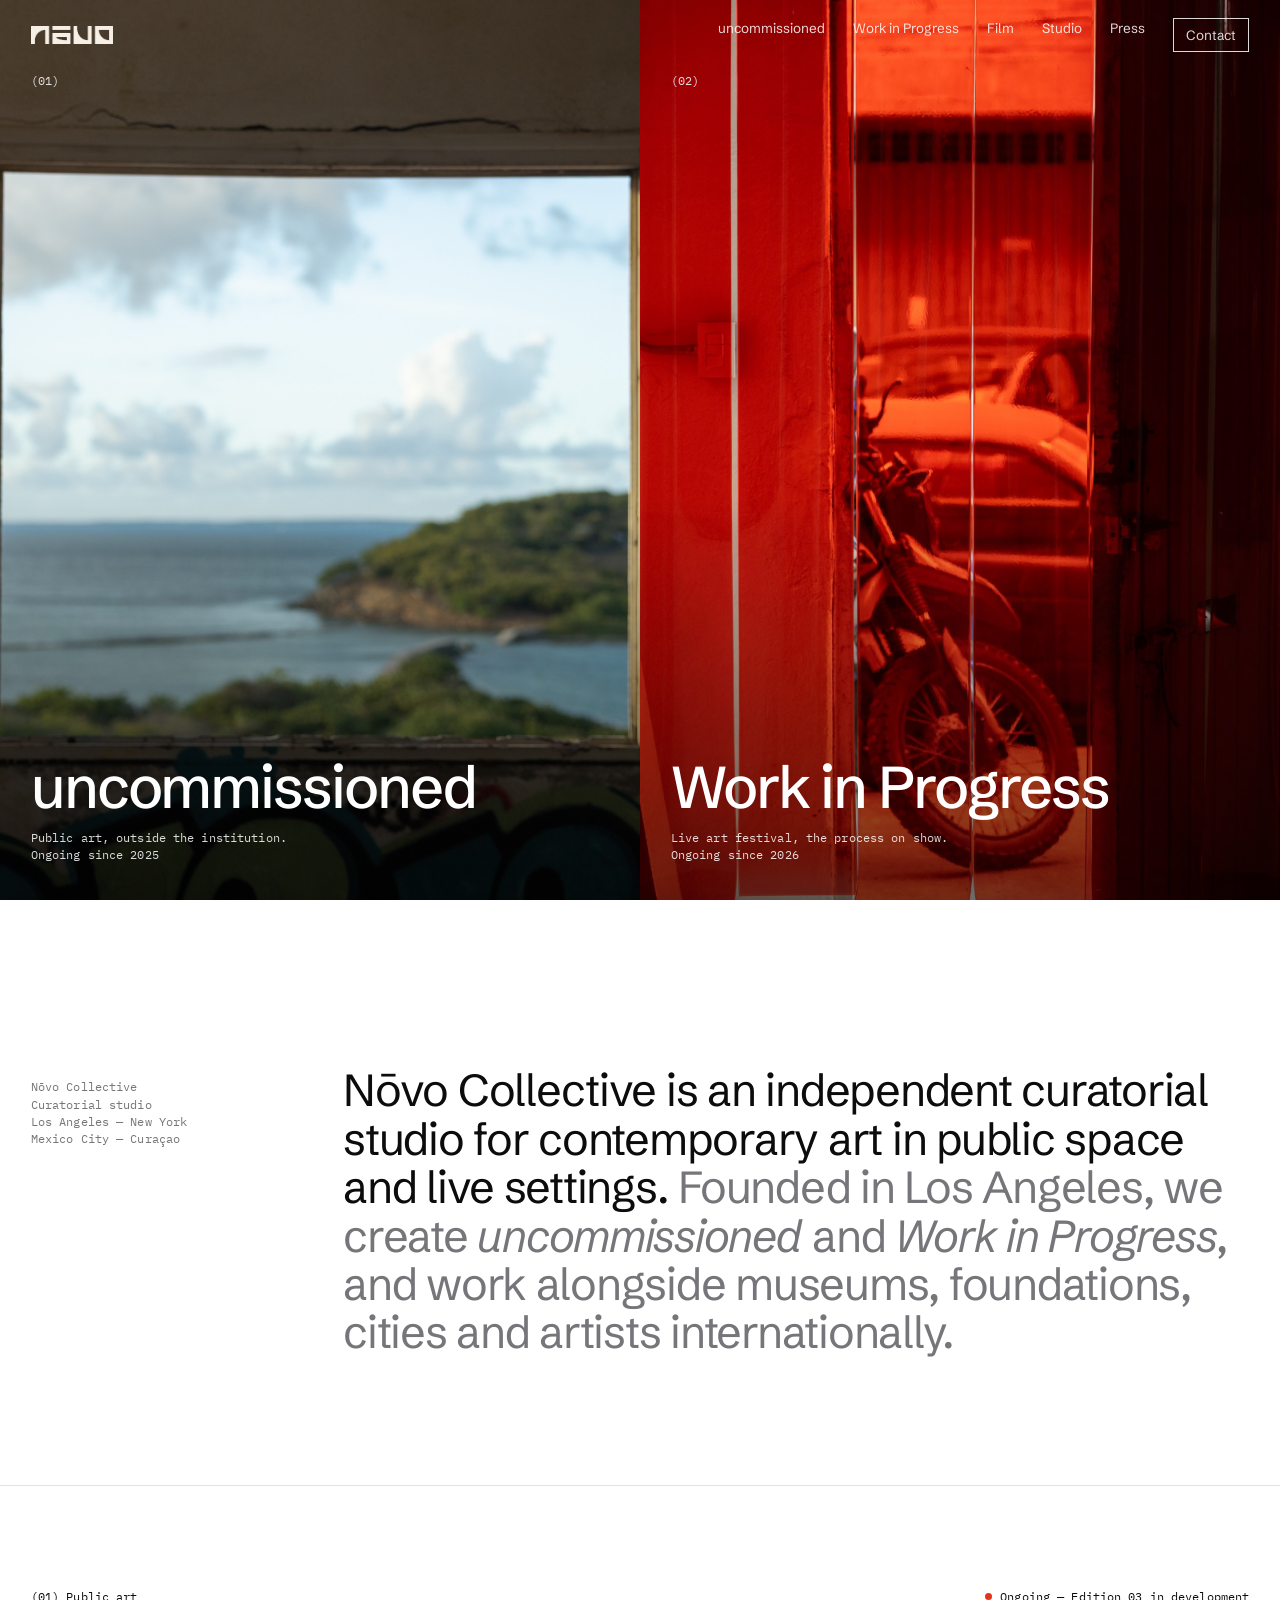
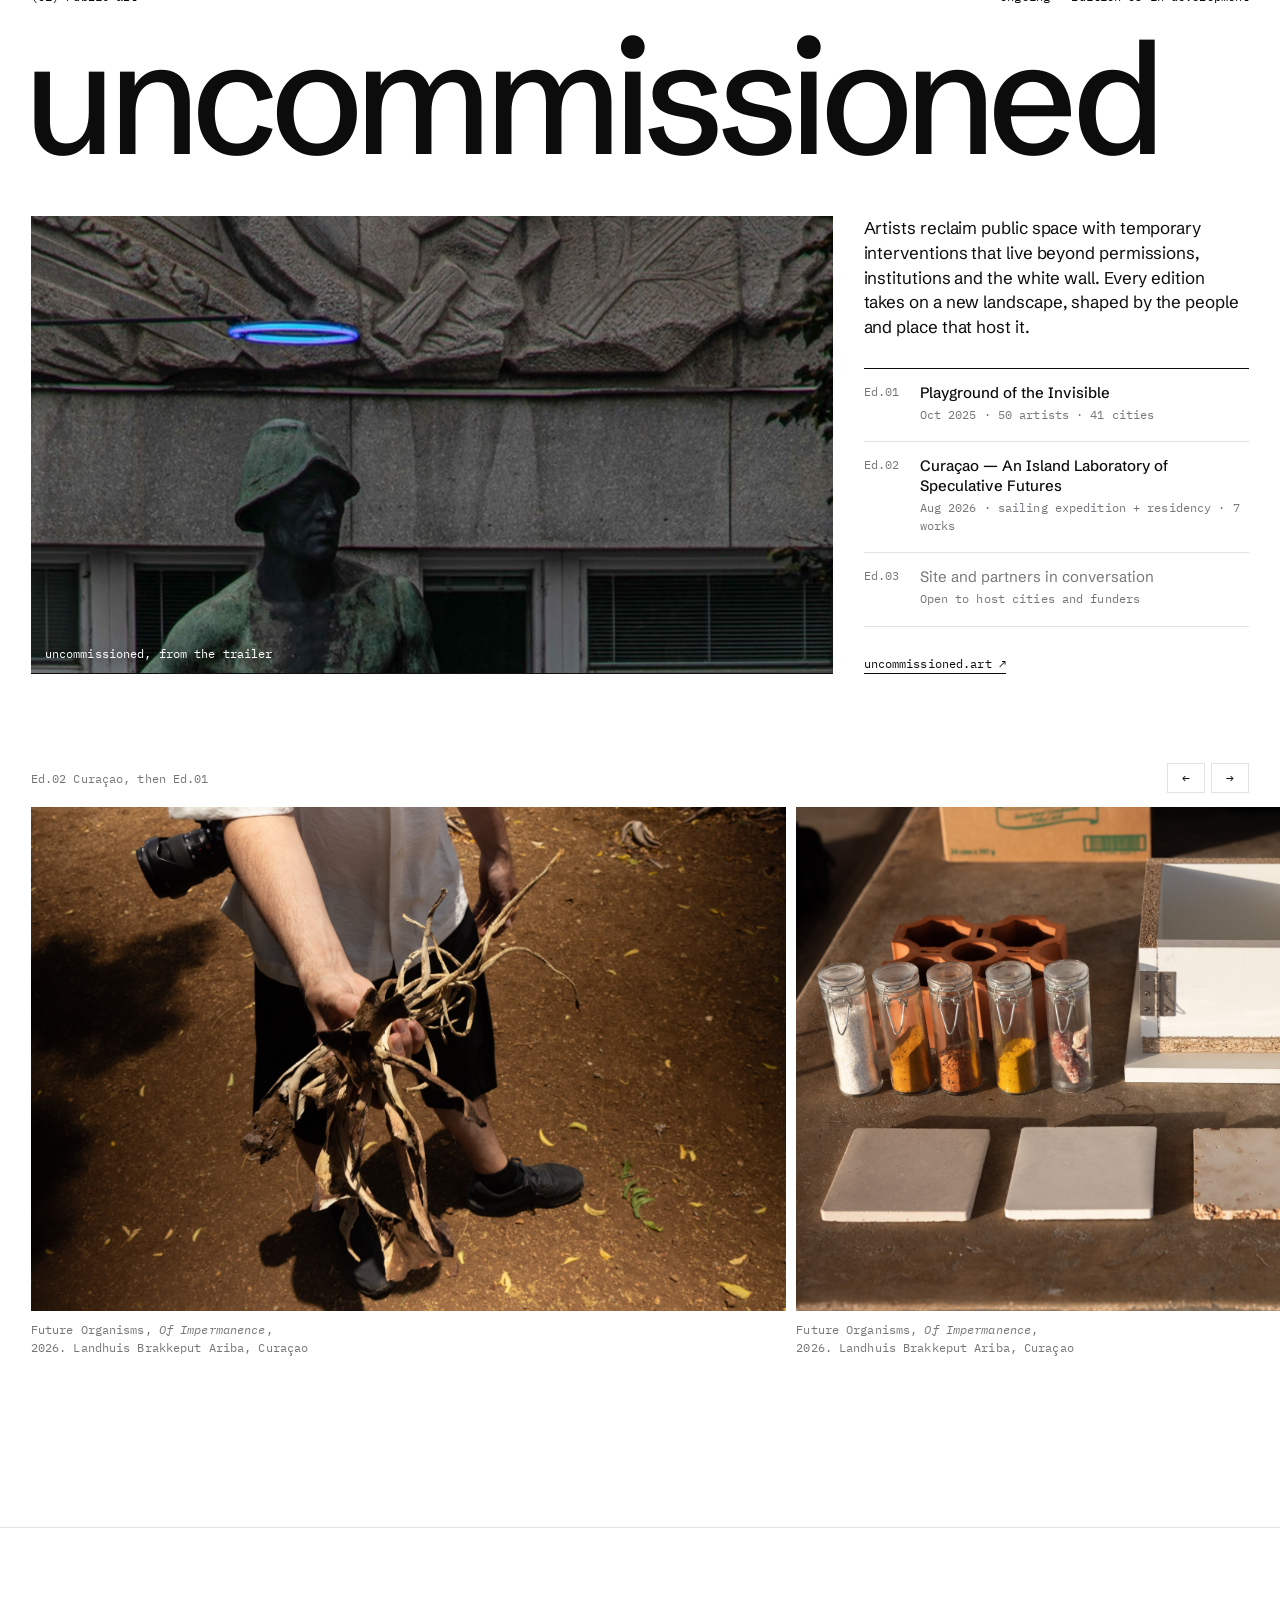
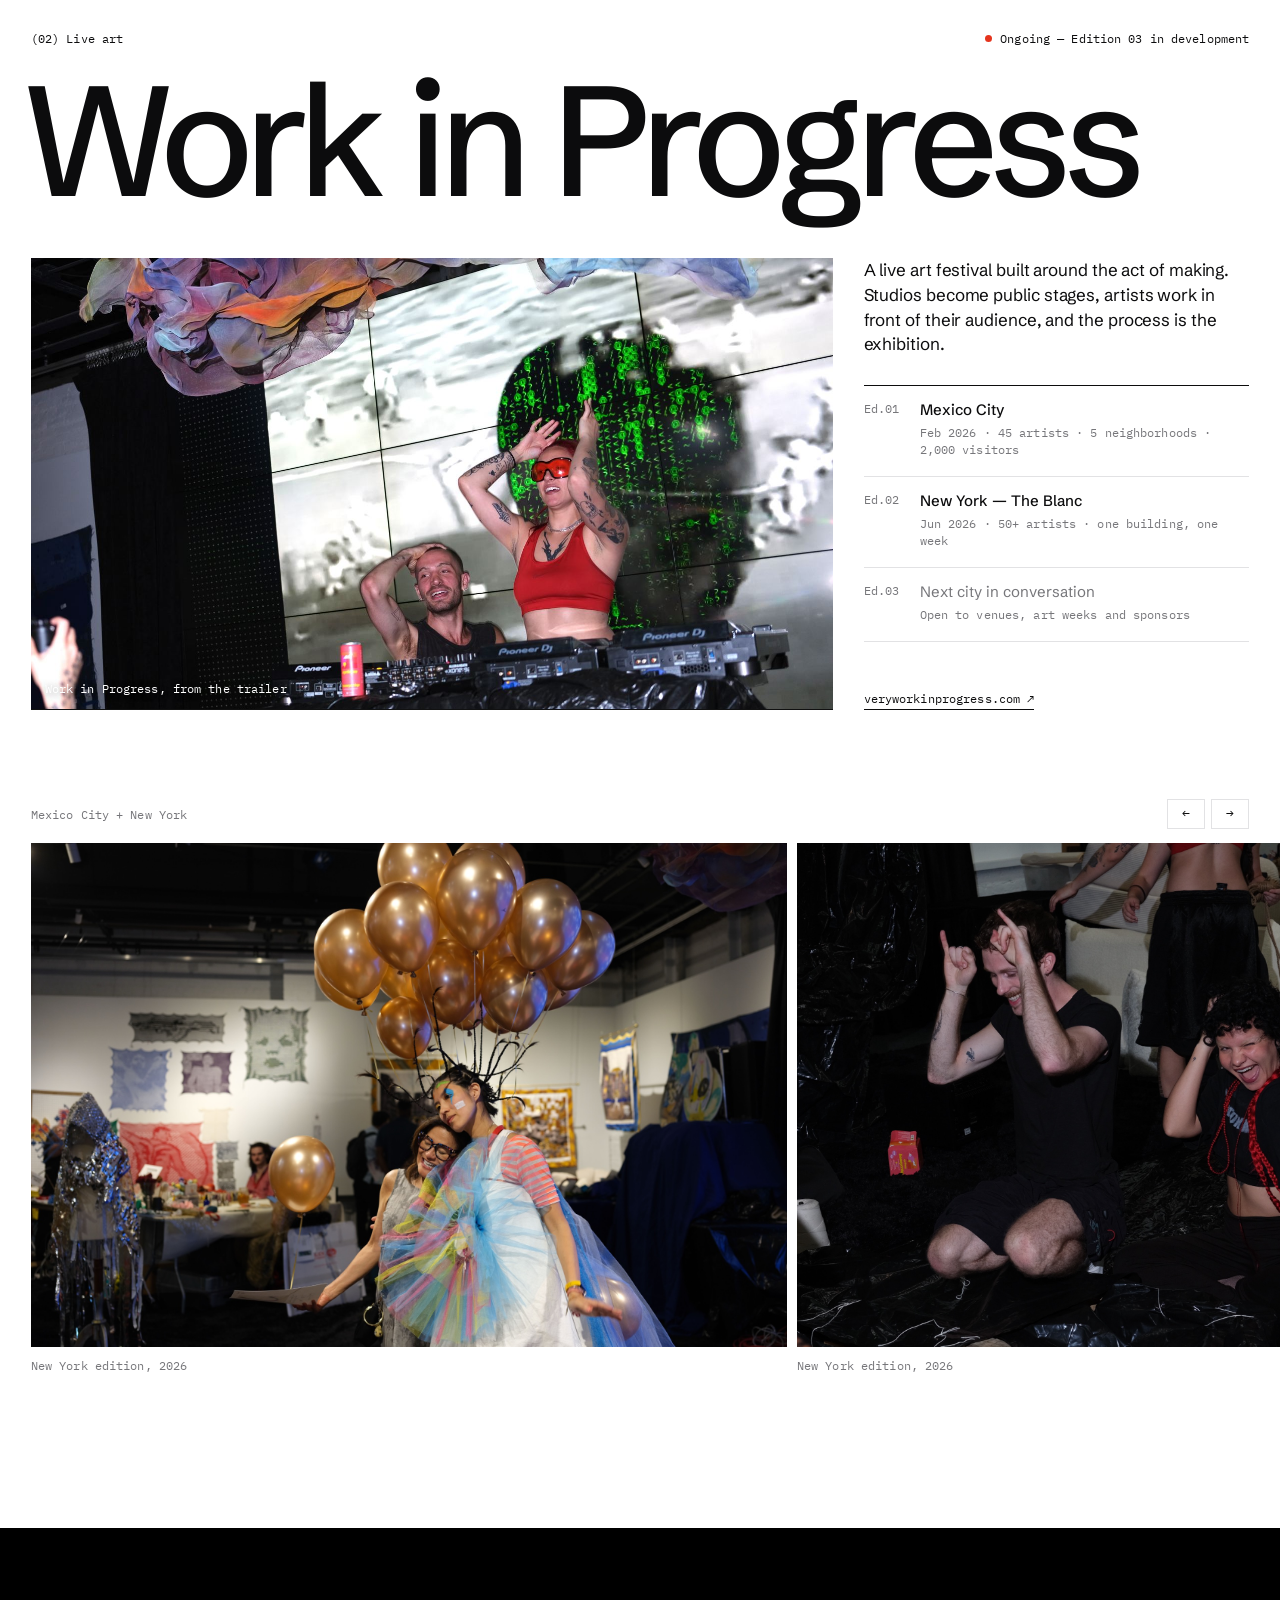
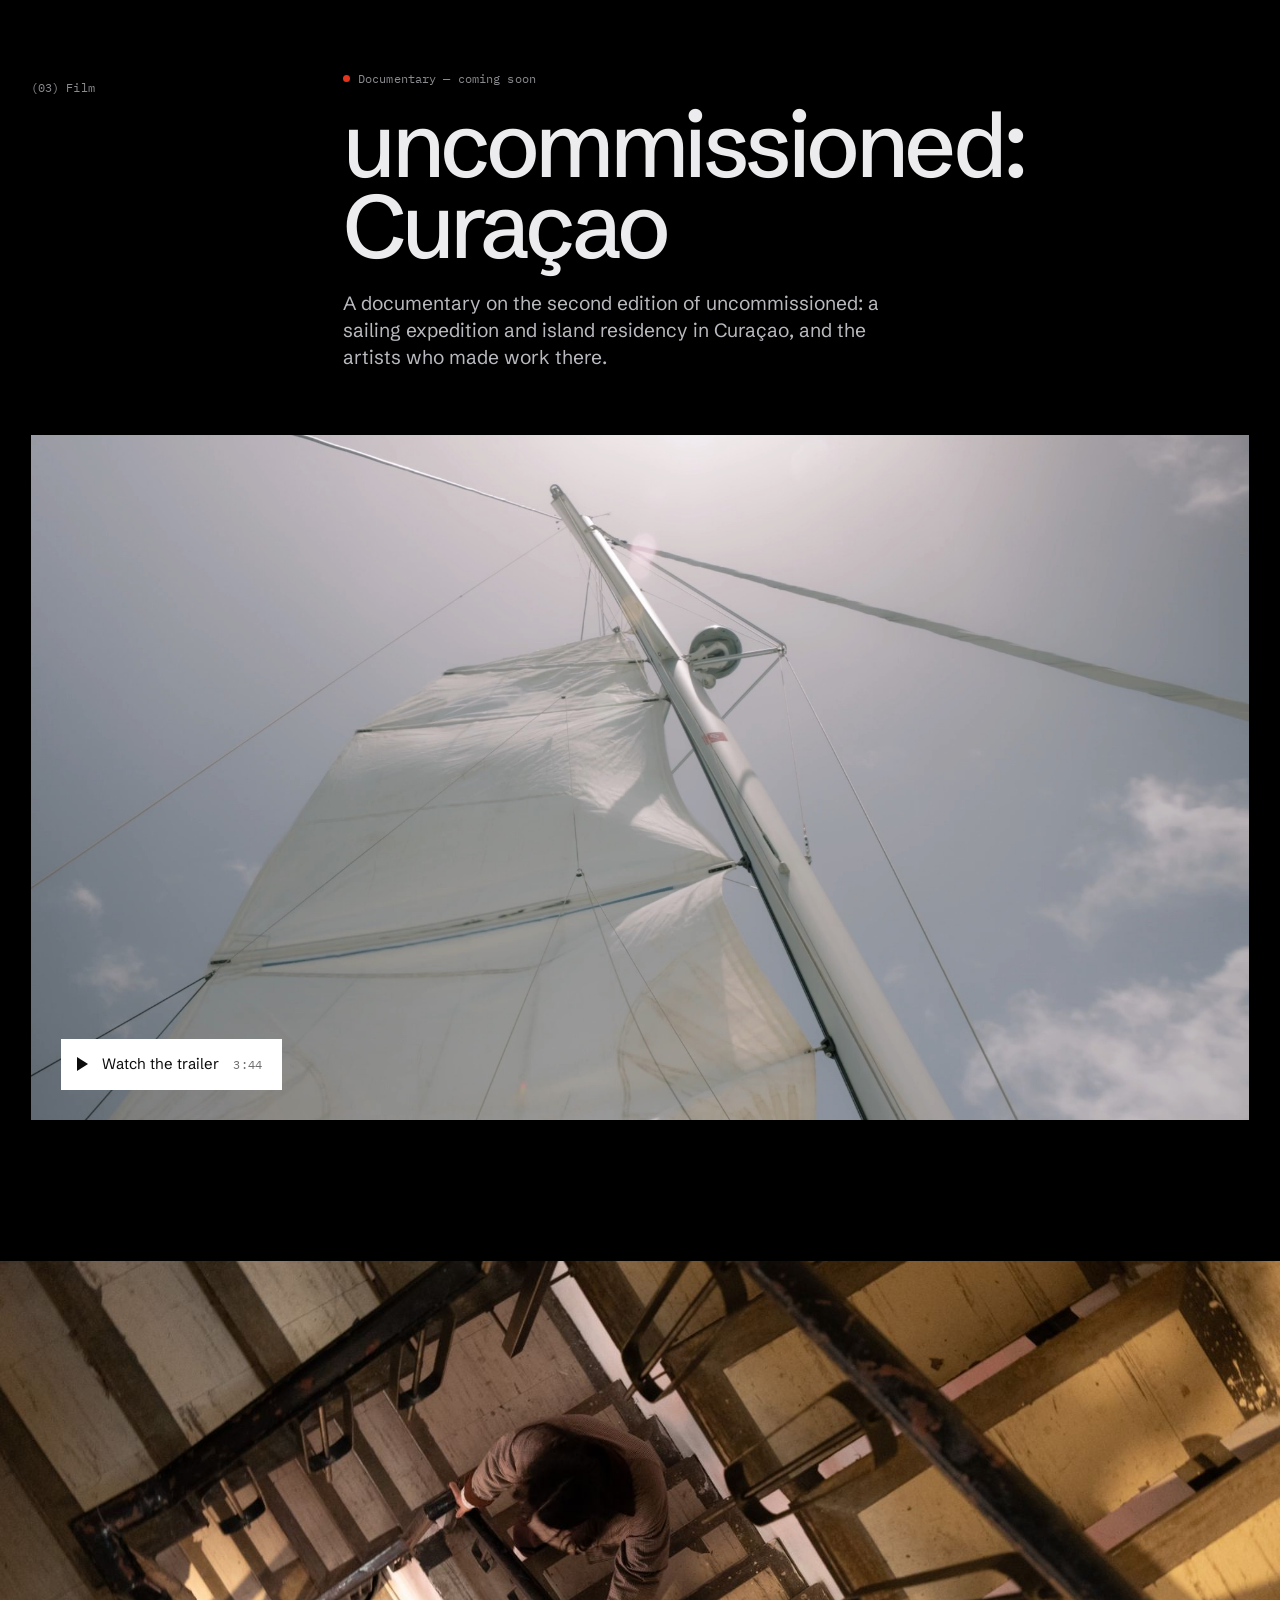
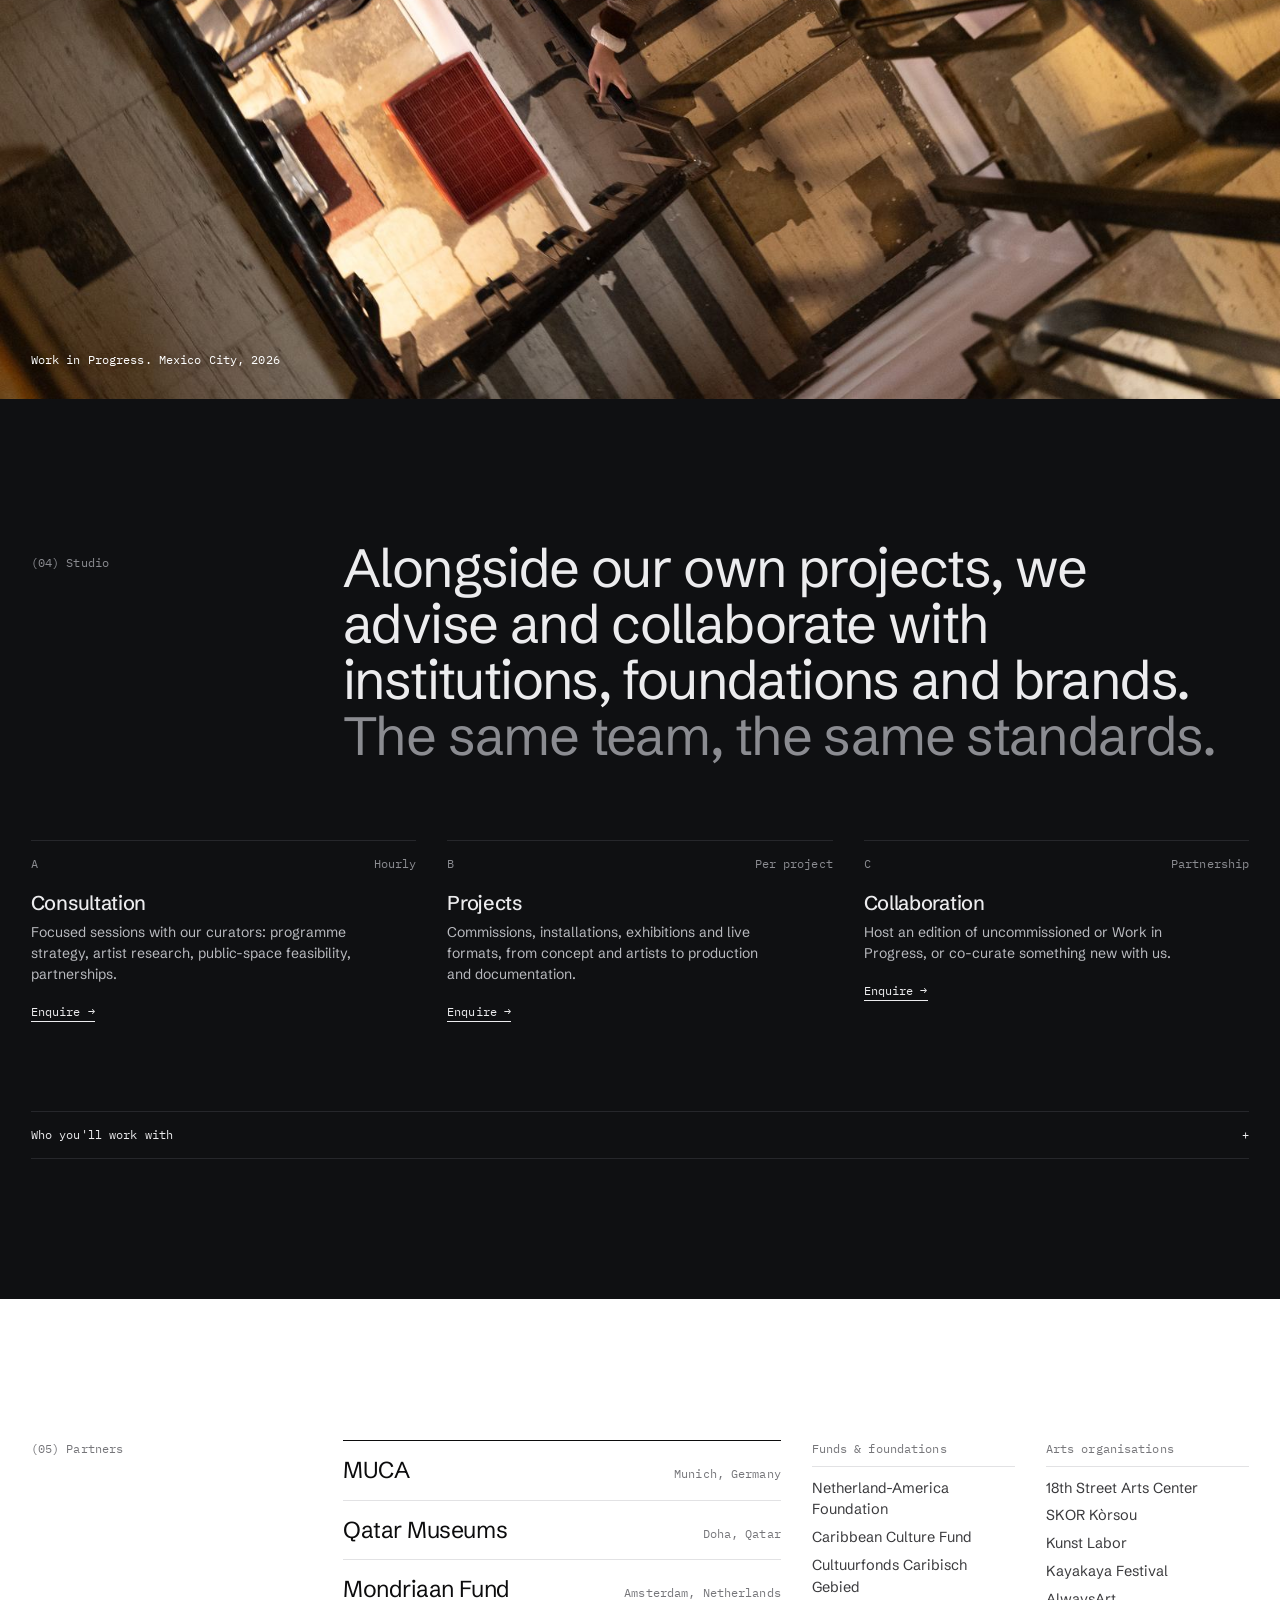
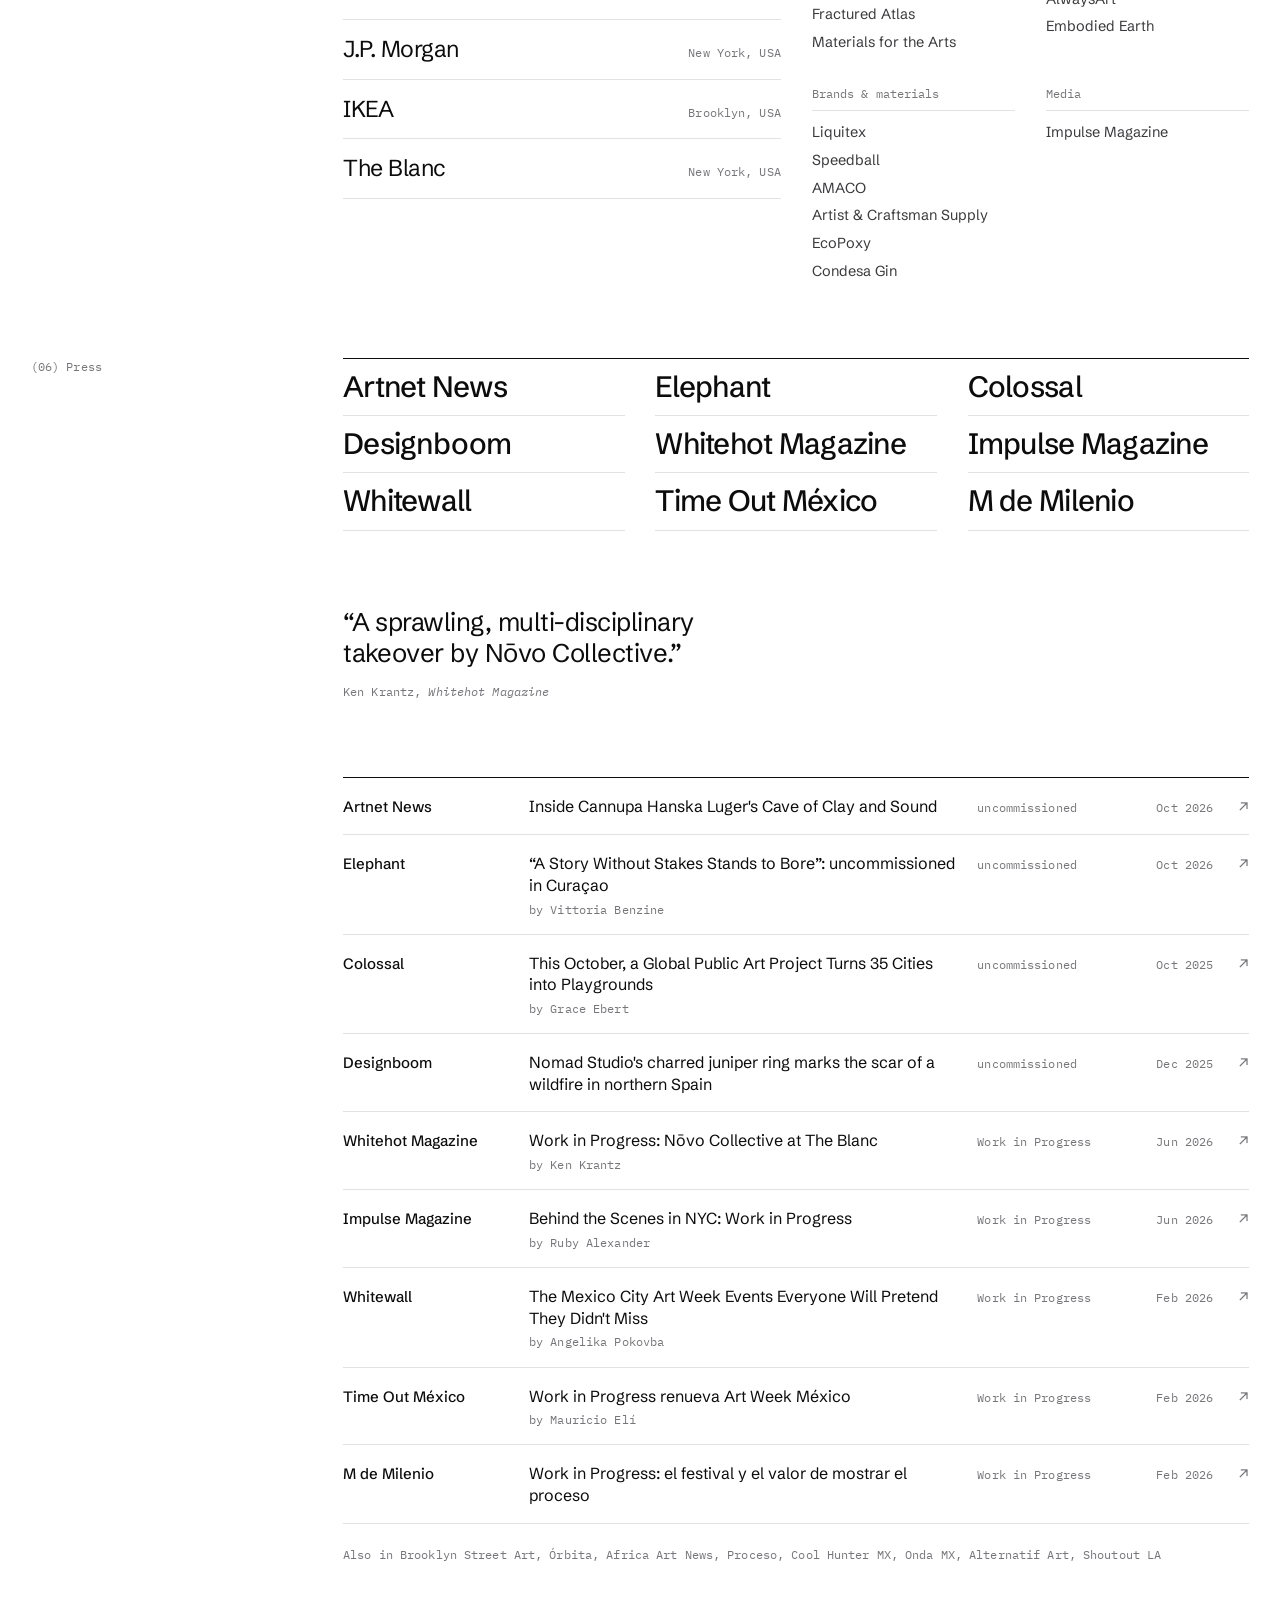
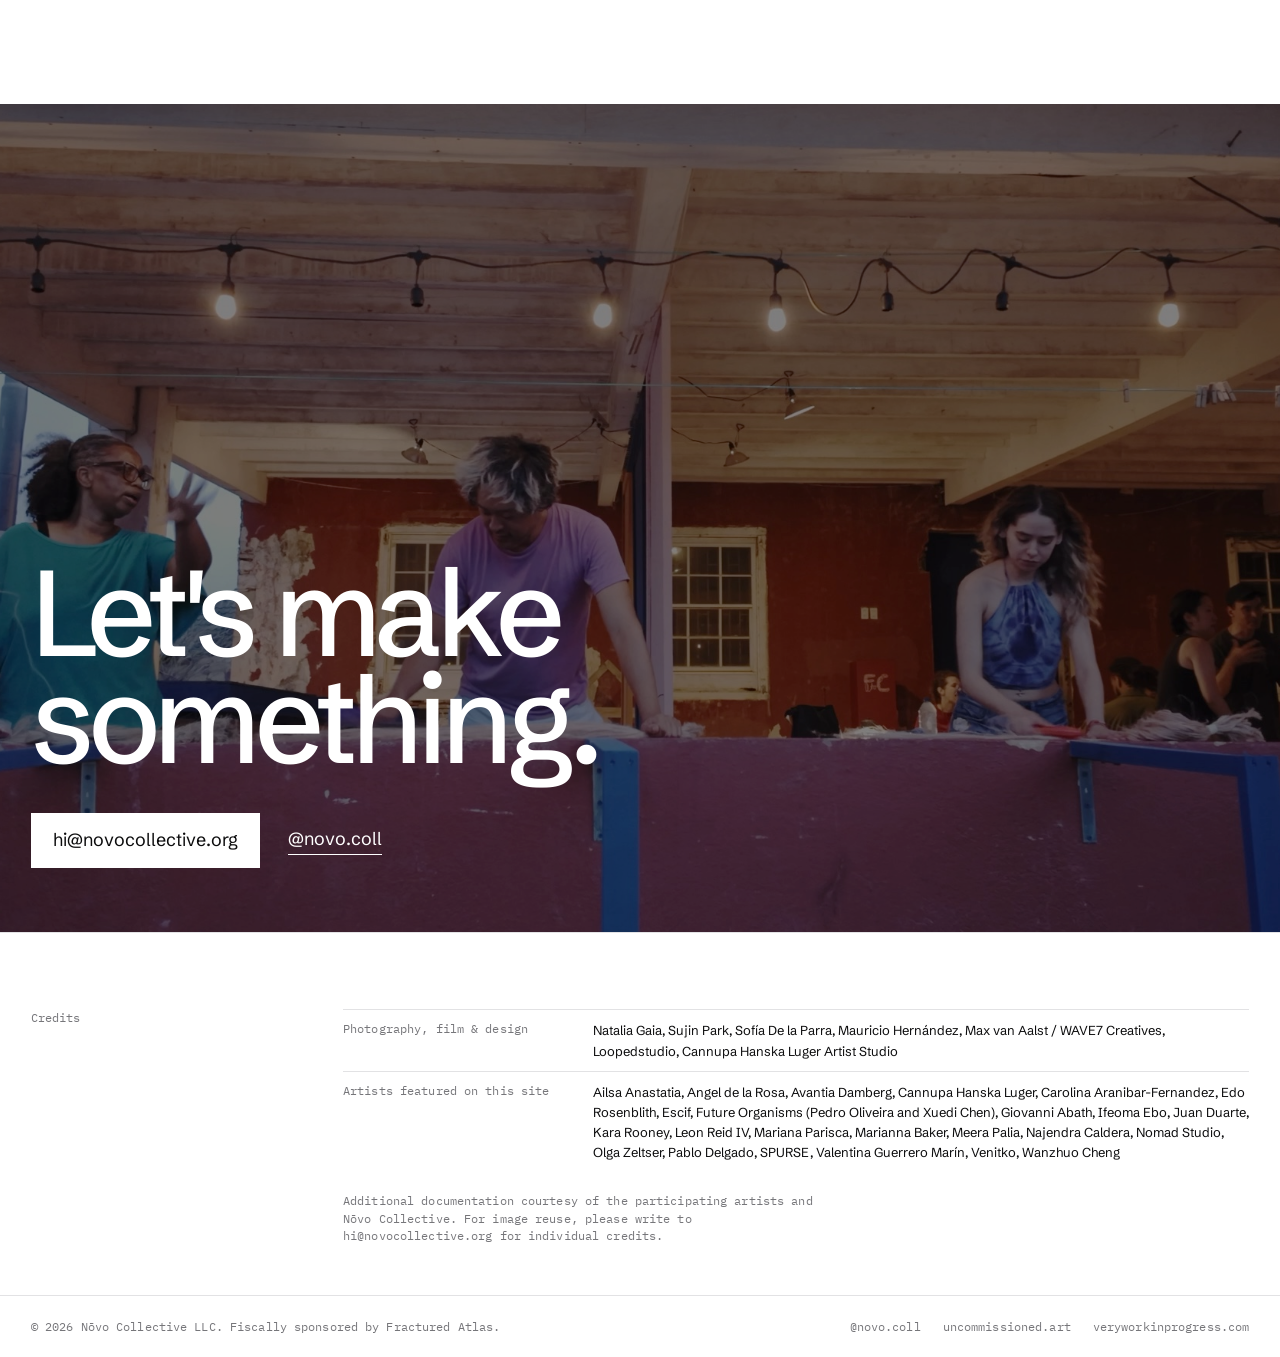
==== index.html @ 58501016 "Carolina Aranibar-Fernandez spelling Co-Authored-By: Claude Opus 5.5 <noreply@anthropic.com>" ====
<!doctype html>
<html lang="en">
<head>
<meta charset="utf-8">
<meta name="viewport" content="width=device-width, initial-scale=1">
<title>Nōvo Collective</title>
<meta name="description" content="Nōvo Collective is an independent curatorial studio working with contemporary art in public space and live settings. Creators of uncommissioned and Work in Progress.">
<meta property="og:title" content="Nōvo Collective">
<meta property="og:description" content="Independent curatorial studio. Creators of uncommissioned and Work in Progress.">
<meta property="og:image" content="https://novocollective.org/img/uc/curacao-window.jpg">
<meta property="og:url" content="https://novocollective.org/">
<meta name="twitter:card" content="summary_large_image">
<link rel="icon" type="image/png" href="img/brand/favicon-64.png">
<link rel="apple-touch-icon" href="img/brand/apple-touch-icon.png">
<link rel="preconnect" href="https://fonts.googleapis.com">
<link rel="preconnect" href="https://fonts.gstatic.com" crossorigin>
<link href="https://fonts.googleapis.com/css2?family=IBM+Plex+Mono:wght@400&family=Schibsted+Grotesk:ital,wght@0,400;0,500;1,400&display=swap" rel="stylesheet">
<link rel="stylesheet" href="style.css">
</head>
<body>

<header class="top">
  <a class="logo" href="#top" aria-label="Nōvo Collective, back to top"><img src="img/brand/novo-white.png" alt="Nōvo Collective"></a>
  <nav>
    <a href="#uncommissioned">uncommissioned</a>
    <a href="#wip">Work in Progress</a>
    <a href="#film">Film</a>
    <a href="#studio">Studio</a>
    <a href="#record">Press</a>
    <a class="cta" href="#contact">Contact</a>
  </nav>
</header>

<main id="top">

  <!-- Two pillars, side by side -->
  <section class="hero" aria-label="Our two projects">
    <a class="panel" href="#uncommissioned">
      <img src="img/uc/curacao-window.jpg" width="2400" height="1600" alt="A window in a ruined building framing the sea, Curaçao" fetchpriority="high">
      <span class="idx mono">(01)</span>
      <div class="panel-txt">
        <h2>uncommissioned</h2>
        <span class="mono">Public art, outside the institution.<br>Ongoing since 2025</span>
      </div>
    </a>
    <a class="panel" href="#wip">
      <img src="img/wip/mx-entrance.jpg" width="1600" height="2400" alt="The red-lit entrance of Work in Progress, Mexico City" fetchpriority="high">
      <span class="idx mono">(02)</span>
      <div class="panel-txt">
        <h2>Work in Progress</h2>
        <span class="mono">Live art festival, the process on show.<br>Ongoing since 2026</span>
      </div>
    </a>
  </section>

  <!-- Who we are -->
  <section class="statement grid">
    <p class="side mono mute">Nōvo Collective<br>Curatorial studio<br>Los Angeles — New York<br>Mexico City — Curaçao</p>
    <p class="lead">Nōvo Collective is an independent curatorial studio for contemporary art in public space and live settings. <em>Founded in Los Angeles, we create <i>uncommissioned</i> and <i>Work in Progress</i>, and work alongside museums, foundations, cities and artists internationally.</em></p>
  </section>

  <!-- Pillar 01 -->
  <section class="pillar" id="uncommissioned">
    <div class="grid p-head">
      <div class="no mono">
        <span>(01) Public art</span>
        <span class="status">Ongoing — Edition 03 in development</span>
      </div>
      <h2>uncommissioned</h2>
    </div>

    <div class="grid p-body">
<!-- lead:uc -->
      <figure class="lead">
        <video autoplay muted loop playsinline preload="metadata" poster="img/uc/stolen-light.jpg" aria-label="uncommissioned, excerpts from the trailer"><source src="media/uncommissioned-loop.mp4" type="video/mp4"></video>
        <figcaption class="mono">uncommissioned, from the trailer</figcaption>
      </figure>
<!-- /lead:uc -->
      <aside>
        <p>Artists reclaim public space with temporary interventions that live beyond permissions, institutions and the white wall. Every edition takes on a new landscape, shaped by the people and place that host it.</p>
        <div class="eds">
          <div class="ed"><span class="n mono">Ed.01</span><b>Playground of the Invisible</b><span class="mono mute">Oct 2025 · 50 artists · 41 cities</span></div>
          <div class="ed"><span class="n mono">Ed.02</span><b>Curaçao — An Island Laboratory of Speculative Futures</b><span class="mono mute">Aug 2026 · sailing expedition + residency · 7 works</span></div>
          <div class="ed next"><span class="n mono">Ed.03</span><b>Site and partners in conversation</b><span class="mono mute">Open to host cities and funders</span></div>
        </div>
        <a class="u mono" href="https://uncommissioned.art" target="_blank" rel="noopener">uncommissioned.art ↗</a>
      </aside>
    </div>

    <div class="strip">
      <div class="strip-bar"><span class="mono mute">Ed.02 Curaçao, then Ed.01</span><span class="btns"><button type="button" data-dir="-1" aria-label="Previous images">←</button><button type="button" data-dir="1" aria-label="Next images">→</button></span></div>
      <div class="track" tabindex="0" aria-label="uncommissioned photographs">
<!-- gallery:uc -->
        <figure><img src="img/gallery/uc/01-future-organisms-of-impermanence-2026-landhuis-brakkeput-ari.jpg" width="2000" height="1334" alt="Future Organisms, Of Impermanence, 2026. Landhuis Brakkeput Ariba, Curaçao" loading="lazy"><figcaption class="mono mute">Future Organisms, <i>Of Impermanence</i>, 2026. Landhuis Brakkeput Ariba, Curaçao</figcaption></figure>
        <figure><img src="img/gallery/uc/02-future-organisms-of-impermanence-2026-landhuis-brakkeput-ari.jpg" width="2000" height="1334" alt="Future Organisms, Of Impermanence, 2026. Landhuis Brakkeput Ariba, Curaçao" loading="lazy"><figcaption class="mono mute">Future Organisms, <i>Of Impermanence</i>, 2026. Landhuis Brakkeput Ariba, Curaçao</figcaption></figure>
        <figure><img src="img/gallery/uc/03-ailsa-anastatia-terms-and-conditions-2026-sint-jorisbaai-cur.jpg" width="2000" height="1333" alt="Ailsa Anastatia, Terms and Conditions, 2026. Sint Jorisbaai, Curaçao" loading="lazy"><figcaption class="mono mute">Ailsa Anastatia, <i>Terms and Conditions</i>, 2026. Sint Jorisbaai, Curaçao</figcaption></figure>
        <figure><img src="img/gallery/uc/04-ailsa-anastatia-terms-and-conditions-2026-sint-jorisbaai-cur.jpg" width="2000" height="1333" alt="Ailsa Anastatia, Terms and Conditions, 2026. Sint Jorisbaai, Curaçao" loading="lazy"><figcaption class="mono mute">Ailsa Anastatia, <i>Terms and Conditions</i>, 2026. Sint Jorisbaai, Curaçao</figcaption></figure>
        <figure><img src="img/gallery/uc/05-cannupa-hanska-luger-land-song-2026-kueba-di-indjan-curacao.jpg" width="1428" height="2000" alt="Cannupa Hanska Luger, Land Song, 2026. Kueba di Indjan, Curaçao" loading="lazy"><figcaption class="mono mute">Cannupa Hanska Luger, <i>Land Song</i>, 2026. Kueba di Indjan, Curaçao</figcaption></figure>
        <figure><img src="img/gallery/uc/06-cannupa-hanska-luger-land-song-2026-kueba-di-indjan-curacao.jpg" width="1428" height="2000" alt="Cannupa Hanska Luger, Land Song, 2026. Kueba di Indjan, Curaçao" loading="lazy"><figcaption class="mono mute">Cannupa Hanska Luger, <i>Land Song</i>, 2026. Kueba di Indjan, Curaçao</figcaption></figure>
        <figure><img src="img/gallery/uc/07-avantia-damberg-the-lands-hexagonised-treasures-2026-kueba-d.jpg" width="2000" height="1335" alt="Avantia Damberg, the land’s hexagonised treasures, 2026. Kueba di Indjan, Curaçao" loading="lazy"><figcaption class="mono mute">Avantia Damberg, <i>the land’s hexagonised treasures</i>, 2026. Kueba di Indjan, Curaçao</figcaption></figure>
        <figure><img src="img/gallery/uc/08-avantia-damberg-through-colourful-shades-inside-out-2026-kle.jpg" width="2000" height="1500" alt="Avantia Damberg, Through Colourful Shades - Inside Out, 2026. Klein Curaçao" loading="lazy"><figcaption class="mono mute">Avantia Damberg, <i>Through Colourful Shades - Inside Out</i>, 2026. Klein Curaçao</figcaption></figure>
        <figure><img src="img/gallery/uc/09-najendra-caldera-karga-2026-curacao.jpg" width="2000" height="1333" alt="Najendra Caldera, Karga, 2026. Curaçao" loading="lazy"><figcaption class="mono mute">Najendra Caldera, <i>Karga</i>, 2026. Curaçao</figcaption></figure>
        <figure><img src="img/gallery/uc/10-najendra-caldera-karga-2026-curacao.jpg" width="2000" height="1334" alt="Najendra Caldera, Karga, 2026. Curaçao" loading="lazy"><figcaption class="mono mute">Najendra Caldera, <i>Karga</i>, 2026. Curaçao</figcaption></figure>
        <figure><img src="img/gallery/uc/11-giovanni-abath-explaining-everything-without-saying-anything.jpg" width="2000" height="1334" alt="Giovanni Abath, Explaining Everything Without Saying Anything…, 2026. Curaçao" loading="lazy"><figcaption class="mono mute">Giovanni Abath, <i>Explaining Everything Without Saying Anything…</i>, 2026. Curaçao</figcaption></figure>
        <figure><img src="img/gallery/uc/12-carolina-aranibar-fernandez-the-reef-of-our-future-ancestors.jpg" width="1334" height="2000" alt="Carolina Aranibar-Fernandez, The Reef of our Future Ancestors, 2026. Curaçao" loading="lazy"><figcaption class="mono mute">Carolina Aranibar-Fernandez, <i>The Reef of our Future Ancestors</i>, 2026. Curaçao</figcaption></figure>
        <figure><img src="img/gallery/uc/13-carolina-aranibar-fernandez-the-reef-of-our-future-ancestors.jpg" width="1334" height="2000" alt="Carolina Aranibar-Fernandez, The Reef of our Future Ancestors, 2026. Curaçao" loading="lazy"><figcaption class="mono mute">Carolina Aranibar-Fernandez, <i>The Reef of our Future Ancestors</i>, 2026. Curaçao</figcaption></figure>
        <figure><img src="img/gallery/uc/14-carolina-aranibar-fernandez-the-reef-of-our-future-ancestors.jpg" width="2000" height="1334" alt="Carolina Aranibar-Fernandez, The Reef of our Future Ancestors, 2026. Curaçao" loading="lazy"><figcaption class="mono mute">Carolina Aranibar-Fernandez, <i>The Reef of our Future Ancestors</i>, 2026. Curaçao</figcaption></figure>
        <figure><img src="img/gallery/uc/15-carolina-aranibar-fernandez-the-reef-of-our-future-ancestors.jpg" width="2000" height="1334" alt="Carolina Aranibar-Fernandez, The Reef of our Future Ancestors, 2026. Curaçao" loading="lazy"><figcaption class="mono mute">Carolina Aranibar-Fernandez, <i>The Reef of our Future Ancestors</i>, 2026. Curaçao</figcaption></figure>
        <figure><img src="img/gallery/uc/16-angel-de-la-rosa-curacao-2026.jpg" width="1334" height="2000" alt="Angel de la Rosa. Curaçao, 2026" loading="lazy"><figcaption class="mono mute">Angel de la Rosa. Curaçao, 2026</figcaption></figure>
        <figure><img src="img/gallery/uc/17-ailsa-anastatia-curacao-2026.jpg" width="2000" height="1334" alt="Ailsa Anastatia. Curaçao, 2026" loading="lazy"><figcaption class="mono mute">Ailsa Anastatia. Curaçao, 2026</figcaption></figure>
        <figure><img src="img/gallery/uc/18-reception-kueba-di-indjan-curacao-2026.jpg" width="2000" height="1335" alt="Reception, Kueba di Indjan. Curaçao, 2026" loading="lazy"><figcaption class="mono mute">Reception, Kueba di Indjan. Curaçao, 2026</figcaption></figure>
        <figure><img src="img/gallery/uc/19-curacao-2026.jpg" width="2000" height="1335" alt="Curaçao, 2026" loading="lazy"><figcaption class="mono mute">Curaçao, 2026</figcaption></figure>
        <figure><img src="img/gallery/uc/20-curacao-2026.jpg" width="2000" height="1335" alt="Curaçao, 2026" loading="lazy"><figcaption class="mono mute">Curaçao, 2026</figcaption></figure>
        <figure><img src="img/gallery/uc/21-curacao-2026.jpg" width="2000" height="1500" alt="Curaçao, 2026" loading="lazy"><figcaption class="mono mute">Curaçao, 2026</figcaption></figure>
        <figure><img src="img/gallery/uc/22-curacao-2026.jpg" width="2000" height="900" alt="Curaçao, 2026" loading="lazy"><figcaption class="mono mute">Curaçao, 2026</figcaption></figure>
        <figure><img src="img/gallery/uc/23-curacao-2026.jpg" width="2000" height="900" alt="Curaçao, 2026" loading="lazy"><figcaption class="mono mute">Curaçao, 2026</figcaption></figure>
        <figure><img src="img/gallery/uc/24-curacao-2026.jpg" width="2000" height="900" alt="Curaçao, 2026" loading="lazy"><figcaption class="mono mute">Curaçao, 2026</figcaption></figure>
        <figure><img src="img/gallery/uc/25-curacao-2026.jpg" width="2000" height="1125" alt="Curaçao, 2026" loading="lazy"><figcaption class="mono mute">Curaçao, 2026</figcaption></figure>
        <figure><img src="img/gallery/uc/26-curacao-2026.jpg" width="2000" height="1334" alt="Curaçao, 2026" loading="lazy"><figcaption class="mono mute">Curaçao, 2026</figcaption></figure>
        <figure><img src="img/gallery/uc/27-curacao-2026.jpg" width="2000" height="1334" alt="Curaçao, 2026" loading="lazy"><figcaption class="mono mute">Curaçao, 2026</figcaption></figure>
        <figure><img src="img/gallery/uc/28-curacao-2026.jpg" width="2000" height="1334" alt="Curaçao, 2026" loading="lazy"><figcaption class="mono mute">Curaçao, 2026</figcaption></figure>
        <figure><img src="img/gallery/uc/29-curacao-2026.jpg" width="2000" height="1334" alt="Curaçao, 2026" loading="lazy"><figcaption class="mono mute">Curaçao, 2026</figcaption></figure>
        <figure><img src="img/gallery/uc/30-photo.jpg" width="1600" height="1065" alt="Photograph" loading="lazy"><figcaption class="mono mute"></figcaption></figure>
        <figure><img src="img/gallery/uc/31-cannupa-hanska-luger.jpg" width="1200" height="857" alt="Cannupa Hanska Luger" loading="lazy"><figcaption class="mono mute">Cannupa Hanska Luger</figcaption></figure>
        <figure><img src="img/gallery/uc/32-wanzhuo-cheng.jpg" width="1200" height="1221" alt="Wanzhuo Cheng" loading="lazy"><figcaption class="mono mute">Wanzhuo Cheng</figcaption></figure>
        <figure><img src="img/gallery/uc/33-nomad-studio-socarrado-castilla-y-leon.jpg" width="800" height="450" alt="Nomad Studio, Socarrado. Castilla y León" loading="lazy"><figcaption class="mono mute">Nomad Studio, <i>Socarrado</i>. Castilla y León</figcaption></figure>
        <figure><img src="img/gallery/uc/34-valentina-guerrero-marin.jpg" width="1200" height="1600" alt="Valentina Guerrero Marín" loading="lazy"><figcaption class="mono mute">Valentina Guerrero Marín</figcaption></figure>
        <figure><img src="img/gallery/uc/35-kara-rooney.jpg" width="1200" height="800" alt="Kara Rooney" loading="lazy"><figcaption class="mono mute">Kara Rooney</figcaption></figure>
        <figure><img src="img/gallery/uc/36-spurse-et-al-carbon-harvest-new-paltz.jpg" width="800" height="600" alt="SPURSE et al., Carbon Harvest. New Paltz" loading="lazy"><figcaption class="mono mute">SPURSE et al., <i>Carbon Harvest</i>. New Paltz</figcaption></figure>
        <figure><img src="img/gallery/uc/37-escif.jpg" width="900" height="978" alt="Escif" loading="lazy"><figcaption class="mono mute">Escif</figcaption></figure>
        <figure><img src="img/gallery/uc/38-leon-reid-iv.jpg" width="1200" height="900" alt="Leon Reid IV" loading="lazy"><figcaption class="mono mute">Leon Reid IV</figcaption></figure>
<!-- /gallery:uc -->
      </div>
    </div>
  </section>

  <!-- Pillar 02 -->
  <section class="pillar" id="wip" style="margin-top:clamp(96px,12vw,170px)">
    <div class="grid p-head">
      <div class="no mono">
        <span>(02) Live art</span>
        <span class="status">Ongoing — Edition 03 in development</span>
      </div>
      <h2>Work in Progress</h2>
    </div>

    <div class="grid p-body">
<!-- lead:wip -->
      <figure class="lead">
        <video autoplay muted loop playsinline preload="metadata" poster="img/wip/verbal-animal.jpg" aria-label="Work in Progress, excerpts from the trailer"><source src="media/work-in-progress-loop.mp4" type="video/mp4"></video>
        <figcaption class="mono">Work in Progress, from the trailer</figcaption>
      </figure>
<!-- /lead:wip -->
      <aside>
        <p>A live art festival built around the act of making. Studios become public stages, artists work in front of their audience, and the process is the exhibition.</p>
        <div class="eds">
          <div class="ed"><span class="n mono">Ed.01</span><b>Mexico City</b><span class="mono mute">Feb 2026 · 45 artists · 5 neighborhoods · 2,000 visitors</span></div>
          <div class="ed"><span class="n mono">Ed.02</span><b>New York — The Blanc</b><span class="mono mute">Jun 2026 · 50+ artists · one building, one week</span></div>
          <div class="ed next"><span class="n mono">Ed.03</span><b>Next city in conversation</b><span class="mono mute">Open to venues, art weeks and sponsors</span></div>
        </div>
        <a class="u mono" href="https://veryworkinprogress.com" target="_blank" rel="noopener">veryworkinprogress.com ↗</a>
      </aside>
    </div>

    <div class="strip">
      <div class="strip-bar"><span class="mono mute">Mexico City + New York</span><span class="btns"><button type="button" data-dir="-1" aria-label="Previous images">←</button><button type="button" data-dir="1" aria-label="Next images">→</button></span></div>
      <div class="track" tabindex="0" aria-label="Work in Progress photographs">
<!-- gallery:wip -->
        <figure><img src="img/gallery/wip/01-new-york-edition-2026.jpg" width="2000" height="1333" alt="New York edition, 2026" loading="lazy"><figcaption class="mono mute">New York edition, 2026</figcaption></figure>
        <figure><img src="img/gallery/wip/02-new-york-edition-2026.jpg" width="2000" height="1489" alt="New York edition, 2026" loading="lazy"><figcaption class="mono mute">New York edition, 2026</figcaption></figure>
        <figure><img src="img/gallery/wip/03-new-york-edition-2026.jpg" width="2000" height="1333" alt="New York edition, 2026" loading="lazy"><figcaption class="mono mute">New York edition, 2026</figcaption></figure>
        <figure><img src="img/gallery/wip/04-new-york-edition-2026.jpg" width="2000" height="1333" alt="New York edition, 2026" loading="lazy"><figcaption class="mono mute">New York edition, 2026</figcaption></figure>
        <figure><img src="img/gallery/wip/05-new-york-edition-2026.jpg" width="2000" height="1506" alt="New York edition, 2026" loading="lazy"><figcaption class="mono mute">New York edition, 2026</figcaption></figure>
        <figure><img src="img/gallery/wip/06-new-york-edition-2026.jpg" width="2000" height="1333" alt="New York edition, 2026" loading="lazy"><figcaption class="mono mute">New York edition, 2026</figcaption></figure>
        <figure><img src="img/gallery/wip/07-new-york-edition-2026.jpg" width="2000" height="1333" alt="New York edition, 2026" loading="lazy"><figcaption class="mono mute">New York edition, 2026</figcaption></figure>
        <figure><img src="img/gallery/wip/08-new-york-edition-2026.jpg" width="2000" height="1333" alt="New York edition, 2026" loading="lazy"><figcaption class="mono mute">New York edition, 2026</figcaption></figure>
        <figure><img src="img/gallery/wip/09-new-york-edition-2026.jpg" width="2000" height="1333" alt="New York edition, 2026" loading="lazy"><figcaption class="mono mute">New York edition, 2026</figcaption></figure>
        <figure><img src="img/gallery/wip/10-new-york-edition-2026.jpg" width="2000" height="1333" alt="New York edition, 2026" loading="lazy"><figcaption class="mono mute">New York edition, 2026</figcaption></figure>
        <figure><img src="img/gallery/wip/11-new-york-edition-2026.jpg" width="2000" height="1333" alt="New York edition, 2026" loading="lazy"><figcaption class="mono mute">New York edition, 2026</figcaption></figure>
        <figure><img src="img/gallery/wip/12-new-york-edition-2026.jpg" width="2000" height="1333" alt="New York edition, 2026" loading="lazy"><figcaption class="mono mute">New York edition, 2026</figcaption></figure>
        <figure><img src="img/gallery/wip/13-new-york-edition-2026.jpg" width="2000" height="1333" alt="New York edition, 2026" loading="lazy"><figcaption class="mono mute">New York edition, 2026</figcaption></figure>
        <figure><img src="img/gallery/wip/14-new-york-edition-2026.jpg" width="2000" height="1333" alt="New York edition, 2026" loading="lazy"><figcaption class="mono mute">New York edition, 2026</figcaption></figure>
        <figure><img src="img/gallery/wip/15-new-york-edition-2026.jpg" width="2000" height="1333" alt="New York edition, 2026" loading="lazy"><figcaption class="mono mute">New York edition, 2026</figcaption></figure>
        <figure><img src="img/gallery/wip/16-new-york-edition-2026.jpg" width="2000" height="1333" alt="New York edition, 2026" loading="lazy"><figcaption class="mono mute">New York edition, 2026</figcaption></figure>
        <figure><img src="img/gallery/wip/17-new-york-edition-2026.jpg" width="2000" height="1333" alt="New York edition, 2026" loading="lazy"><figcaption class="mono mute">New York edition, 2026</figcaption></figure>
        <figure><img src="img/gallery/wip/18-new-york-edition-2026.jpg" width="1600" height="1066" alt="New York edition, 2026" loading="lazy"><figcaption class="mono mute">New York edition, 2026</figcaption></figure>
        <figure><img src="img/gallery/wip/19-new-york-edition-2026.jpg" width="1600" height="1066" alt="New York edition, 2026" loading="lazy"><figcaption class="mono mute">New York edition, 2026</figcaption></figure>
        <figure><img src="img/gallery/wip/20-new-york-edition-2026.jpg" width="1600" height="1066" alt="New York edition, 2026" loading="lazy"><figcaption class="mono mute">New York edition, 2026</figcaption></figure>
        <figure><img src="img/gallery/wip/21-new-york-edition-2026.jpg" width="1600" height="1066" alt="New York edition, 2026" loading="lazy"><figcaption class="mono mute">New York edition, 2026</figcaption></figure>
        <figure><img src="img/gallery/wip/22-mexico-city-edition-2026.jpg" width="800" height="533" alt="Mexico City edition, 2026" loading="lazy"><figcaption class="mono mute">Mexico City edition, 2026</figcaption></figure>
        <figure><img src="img/gallery/wip/23-mexico-city-edition-2026.jpg" width="1600" height="1066" alt="Mexico City edition, 2026" loading="lazy"><figcaption class="mono mute">Mexico City edition, 2026</figcaption></figure>
        <figure><img src="img/gallery/wip/24-mexico-city-edition-2026.jpg" width="1600" height="1066" alt="Mexico City edition, 2026" loading="lazy"><figcaption class="mono mute">Mexico City edition, 2026</figcaption></figure>
        <figure><img src="img/gallery/wip/25-mexico-city-edition-2026.jpg" width="1600" height="1066" alt="Mexico City edition, 2026" loading="lazy"><figcaption class="mono mute">Mexico City edition, 2026</figcaption></figure>
        <figure><img src="img/gallery/wip/26-mexico-city-edition-2026.jpg" width="1600" height="1066" alt="Mexico City edition, 2026" loading="lazy"><figcaption class="mono mute">Mexico City edition, 2026</figcaption></figure>
        <figure><img src="img/gallery/wip/27-mexico-city-edition-2026.jpg" width="1600" height="1066" alt="Mexico City edition, 2026" loading="lazy"><figcaption class="mono mute">Mexico City edition, 2026</figcaption></figure>
        <figure><img src="img/gallery/wip/28-mexico-city-edition-2026.jpg" width="1600" height="1066" alt="Mexico City edition, 2026" loading="lazy"><figcaption class="mono mute">Mexico City edition, 2026</figcaption></figure>
<!-- /gallery:wip -->
      </div>
    </div>
  </section>

<!-- film -->
  <section class="film" id="film">
    <div class="grid f-head">
      <p class="no mono">(03) Film</p>
      <div class="f-title">
        <p class="mono f-status"><span class="status">Documentary — coming soon</span></p>
        <h2>uncommissioned: Curaçao</h2>
        <p class="f-lede">A documentary on the second edition of uncommissioned: a sailing expedition and island residency in Curaçao, and the artists who made work there.</p>
      </div>
    </div>
    <figure class="player">
      <video preload="none" playsinline poster="img/film/curacao-documentary.jpg" aria-label="uncommissioned: Curaçao, documentary trailer"><source src="media/curacao-documentary-trailer.mp4" type="video/mp4"></video>
      <button class="play" type="button"><span class="tri" aria-hidden="true"></span><span>Watch the trailer</span><span class="mono">3:44</span></button>
    </figure>
  </section>
<!-- /film -->

  <figure class="bleed">
    <img src="img/wip/mx-stairwell.jpg" width="1600" height="1066" alt="Looking down a spiral stairwell during Work in Progress, Mexico City" loading="lazy">
    <figcaption class="mono">Work in Progress. Mexico City, 2026</figcaption>
  </figure>

  <!-- Studio / work with us -->
  <section class="work" id="studio">
    <div class="grid w-head">
      <p class="no mono mute">(04) Studio</p>
      <h2>Alongside our own projects, we advise and collaborate with institutions, foundations and brands. <span>The same team, the same standards.</span></h2>
    </div>

    <div class="grid offers">
      <article class="offer">
        <div class="row mono mute"><span>A</span><span>Hourly</span></div>
        <h3>Consultation</h3>
        <p>Focused sessions with our curators: programme strategy, artist research, public-space feasibility, partnerships.</p>
        <a class="go u mono" href="mailto:hi@novocollective.org?subject=Consultation">Enquire →</a>
      </article>
      <article class="offer">
        <div class="row mono mute"><span>B</span><span>Per project</span></div>
        <h3>Projects</h3>
        <p>Commissions, installations, exhibitions and live formats, from concept and artists to production and documentation.</p>
        <a class="go u mono" href="mailto:hi@novocollective.org?subject=Project">Enquire →</a>
      </article>
      <article class="offer">
        <div class="row mono mute"><span>C</span><span>Partnership</span></div>
        <h3>Collaboration</h3>
        <p>Host an edition of uncommissioned or Work in Progress, or co-curate something new with us.</p>
        <a class="go u mono" href="mailto:hi@novocollective.org?subject=Collaboration">Enquire →</a>
      </article>
    </div>

    <div class="grid">
      <details class="team">
        <summary class="mono"><span>Who you'll work with</span><span class="plus" aria-hidden="true">+</span></summary>
        <div class="people">
          <div class="person">
            <p class="name">Chuman Zhang</p>
            <p class="mono mute">Co-Founder · Curatorial &amp; Production</p>
            <p>Leads production, from first plan to opening day, and shapes curatorial and marketing direction.</p>
          </div>
          <div class="person">
            <p class="name">Jerry Guo</p>
            <p class="mono mute">Co-Founder · Creative Director &amp; Partnerships</p>
            <p>Shapes the creative direction of each project, and leads partnerships and business development, from the first conversation to a signed agreement.</p>
          </div>
        </div>
      </details>
    </div>
  </section>

  <!-- Partners + press -->
  <section class="record grid" id="record">
    <p class="no mono mute">(05) Partners</p>
    <div class="partners">
      <ul class="big-list">
        <li>MUCA <span class="mono mute">Munich, Germany</span></li>
        <li>Qatar Museums <span class="mono mute">Doha, Qatar</span></li>
        <li>Mondriaan Fund <span class="mono mute">Amsterdam, Netherlands</span></li>
        <li>J.P. Morgan <span class="mono mute">New York, USA</span></li>
        <li>IKEA <span class="mono mute">Brooklyn, USA</span></li>
        <li>The Blanc <span class="mono mute">New York, USA</span></li>
      </ul>
      <div class="groups">
        <div>
          <p class="mono mute">Funds &amp; foundations</p>
          <ul>
            <li>Netherland-America Foundation</li>
            <li>Caribbean Culture Fund</li>
            <li>Cultuurfonds Caribisch Gebied</li>
            <li>Fractured Atlas</li>
            <li>Materials for the Arts</li>
          </ul>
        </div>
        <div>
          <p class="mono mute">Arts organisations</p>
          <ul>
            <li>18th Street Arts Center</li>
            <li>SKOR Kòrsou</li>
            <li>Kunst Labor</li>
            <li>Kayakaya Festival</li>
            <li>AlwaysArt</li>
            <li>Embodied Earth</li>
          </ul>
        </div>
        <div>
          <p class="mono mute">Brands &amp; materials</p>
          <ul>
            <li>Liquitex</li>
            <li>Speedball</li>
            <li>AMACO</li>
            <li>Artist &amp; Craftsman Supply</li>
            <li>EcoPoxy</li>
            <li>Condesa Gin</li>
          </ul>
        </div>
        <div>
          <p class="mono mute">Media</p>
          <ul>
            <li>Impulse Magazine</li>
          </ul>
        </div>
      </div>
    </div>

    <p class="no mono mute">(06) Press</p>
    <div class="press">
<!-- press -->
      <ul class="outlets" aria-label="Featured in"><li>Artnet News</li><li>Elephant</li><li>Colossal</li><li>Designboom</li><li>Whitehot Magazine</li><li>Impulse Magazine</li><li>Whitewall</li><li>Time Out México</li><li>M de Milenio</li></ul>
      <div class="quotes">
        <blockquote><p>“A sprawling, multi-disciplinary takeover by Nōvo Collective.”</p><cite class="mono mute">Ken Krantz, <i>Whitehot Magazine</i></cite></blockquote>
      </div>
      <ul class="press-list">
        <li><a href="https://news.artnet.com/art-world/cannupa-hanska-luger-curacao-uncommissioned-2818058" target="_blank" rel="noopener"><span class="o">Artnet News</span><span class="t">Inside Cannupa Hanska Luger&#x27;s Cave of Clay and Sound</span><span class="p mono mute">uncommissioned</span><span class="d mono mute">Oct 2026</span><span class="ar" aria-hidden="true">↗</span></a></li>
        <li><a href="https://elephant.art/a-story-without-stakes-stands-to-bore-uncommissioned-in-curacao/" target="_blank" rel="noopener"><span class="o">Elephant</span><span class="t">“A Story Without Stakes Stands to Bore”: uncommissioned in Curaçao<span class="by mono mute">by Vittoria Benzine</span></span><span class="p mono mute">uncommissioned</span><span class="d mono mute">Oct 2026</span><span class="ar" aria-hidden="true">↗</span></a></li>
        <li><a href="https://www.thisiscolossal.com/2025/10/novo-collective-uncommissioned/" target="_blank" rel="noopener"><span class="o">Colossal</span><span class="t">This October, a Global Public Art Project Turns 35 Cities into Playgrounds<span class="by mono mute">by Grace Ebert</span></span><span class="p mono mute">uncommissioned</span><span class="d mono mute">Oct 2025</span><span class="ar" aria-hidden="true">↗</span></a></li>
        <li><a href="https://www.designboom.com/architecture/nomad-studio-charred-juniper-ring-scar-wildfire-northern-spain-12-29-2025/" target="_blank" rel="noopener"><span class="o">Designboom</span><span class="t">Nomad Studio&#x27;s charred juniper ring marks the scar of a wildfire in northern Spain</span><span class="p mono mute">uncommissioned</span><span class="d mono mute">Dec 2025</span><span class="ar" aria-hidden="true">↗</span></a></li>
        <li><a href="https://whitehotmagazine.com/articles/n-vo-collective-at-blanc/7892" target="_blank" rel="noopener"><span class="o">Whitehot Magazine</span><span class="t">Work in Progress: Nōvo Collective at The Blanc<span class="by mono mute">by Ken Krantz</span></span><span class="p mono mute">Work in Progress</span><span class="d mono mute">Jun 2026</span><span class="ar" aria-hidden="true">↗</span></a></li>
        <li><a href="https://www.impulsemagazine.com/articles/behind-the-scenes-in-nyc-work-in-progress" target="_blank" rel="noopener"><span class="o">Impulse Magazine</span><span class="t">Behind the Scenes in NYC: Work in Progress<span class="by mono mute">by Ruby Alexander</span></span><span class="p mono mute">Work in Progress</span><span class="d mono mute">Jun 2026</span><span class="ar" aria-hidden="true">↗</span></a></li>
        <li><a href="https://whitewall.art/lifestyle/mexico-city-art-week-2026-events-highlight/" target="_blank" rel="noopener"><span class="o">Whitewall</span><span class="t">The Mexico City Art Week Events Everyone Will Pretend They Didn&#x27;t Miss<span class="by mono mute">by Angelika Pokovba</span></span><span class="p mono mute">Work in Progress</span><span class="d mono mute">Feb 2026</span><span class="ar" aria-hidden="true">↗</span></a></li>
        <li><a href="https://www.timeoutmexico.mx/ciudad-de-mexico/arte/work-in-progress-renueva-art-week-mexico" target="_blank" rel="noopener"><span class="o">Time Out México</span><span class="t">Work in Progress renueva Art Week México<span class="by mono mute">by Mauricio Elí</span></span><span class="p mono mute">Work in Progress</span><span class="d mono mute">Feb 2026</span><span class="ar" aria-hidden="true">↗</span></a></li>
        <li><a href="https://mrevistademilenio.com/work-in-progress-festival-y-el-valor-de-mostrar-el-proceso/" target="_blank" rel="noopener"><span class="o">M de Milenio</span><span class="t">Work in Progress: el festival y el valor de mostrar el proceso</span><span class="p mono mute">Work in Progress</span><span class="d mono mute">Feb 2026</span><span class="ar" aria-hidden="true">↗</span></a></li>
      </ul>
      <p class="also mono mute">Also in Brooklyn Street Art, Órbita, Africa Art News, Proceso, Cool Hunter MX, Onda MX, Alternatif Art, Shoutout LA</p>
<!-- /press -->
    </div>
  </section>

  <!-- Contact -->
  <section class="contact" id="contact">
    <img src="img/contact.jpg" width="1920" height="1080" alt="" loading="lazy">
    <div class="grid">
      <h2>Let's make<br>something.</h2>
      <div class="reach">
        <a class="btn" href="mailto:hi@novocollective.org">hi@novocollective.org</a>
        <a class="u" href="https://instagram.com/novo.coll" target="_blank" rel="noopener">@novo.coll</a>
      </div>
    </div>
  </section>

<!-- credits -->
  <section class="credits grid" id="credits">
    <p class="no mono mute">Credits</p>
    <dl class="cr">
      <div><dt class="mono mute">Photography, film &amp; design</dt><dd>Natalia Gaia, Sujin Park, Sofía De la Parra, Mauricio Hernández, Max van Aalst / WAVE7 Creatives, Loopedstudio, Cannupa Hanska Luger Artist Studio</dd></div>
      <div><dt class="mono mute">Artists featured on this site</dt><dd>Ailsa Anastatia, Angel de la Rosa, Avantia Damberg, Cannupa Hanska Luger, Carolina Aranibar-Fernandez, Edo Rosenblith, Escif, Future Organisms (Pedro Oliveira and Xuedi Chen), Giovanni Abath, Ifeoma Ebo, Juan Duarte, Kara Rooney, Leon Reid IV, Mariana Parisca, Marianna Baker, Meera Palia, Najendra Caldera, Nomad Studio, Olga Zeltser, Pablo Delgado, SPURSE, Valentina Guerrero Marín, Venitko, Wanzhuo Cheng</dd></div>
    </dl>
    <p class="cr-note mono mute">Additional documentation courtesy of the participating artists and Nōvo Collective. For image reuse, please write to hi@novocollective.org for individual credits.</p>
  </section>
<!-- /credits -->
</main>

<footer class="mono mute">
  <span>© 2026 Nōvo Collective LLC. Fiscally sponsored by Fractured Atlas.</span>
  <nav>
    <a href="https://instagram.com/novo.coll" target="_blank" rel="noopener">@novo.coll</a>
    <a href="https://uncommissioned.art" target="_blank" rel="noopener">uncommissioned.art</a>
    <a href="https://veryworkinprogress.com" target="_blank" rel="noopener">veryworkinprogress.com</a>
  </nav>
</footer>


<script>
  // filmstrip arrows
  document.querySelectorAll('.strip').forEach(function (s) {
    var t = s.querySelector('.track');
    s.querySelectorAll('button').forEach(function (b) {
      b.addEventListener('click', function () {
        t.scrollBy({ left: Number(b.dataset.dir) * t.clientWidth * 0.8, behavior: 'smooth' });
      });
    });
  });

  // project loops: play only while on screen
  var loops = document.querySelectorAll('.lead video');
  if ('IntersectionObserver' in window) {
    var vo = new IntersectionObserver(function (es) {
      es.forEach(function (e) { e.isIntersecting ? e.target.play().catch(function () {}) : e.target.pause(); });
    }, { threshold: 0.25 });
    loops.forEach(function (v) { vo.observe(v); });
  }

  // documentary trailer: plays with sound on click
  document.querySelectorAll('.player').forEach(function (f) {
    var v = f.querySelector('video'), b = f.querySelector('.play');
    b.addEventListener('click', function () {
      v.controls = true; v.muted = false; v.play(); f.classList.add('playing');
    });
    v.addEventListener('ended', function () { f.classList.remove('playing'); v.controls = false; v.load(); });
  });
  // header: transparent over the hero, then a solid bar that matches the section beneath it;
  // hides while scrolling down, returns when scrolling up
  (function () {
    var top = document.querySelector('.top'), hero = document.querySelector('.hero');
    var darks = document.querySelectorAll('.hero, .film, .bleed, .work, .contact');
    var lastY = window.scrollY, ticking = false;
    function update() {
      ticking = false;
      var y = window.scrollY, h = top.offsetHeight, mid = h / 2;
      var past = hero.getBoundingClientRect().bottom <= h;
      var dark = false;
      darks.forEach(function (d) { var r = d.getBoundingClientRect(); if (r.top <= mid && r.bottom > mid) dark = true; });
      top.classList.toggle('solid', past);
      top.classList.toggle('dark', dark);
      if (Math.abs(y - lastY) > 6) { top.classList.toggle('away', past && y > lastY); lastY = y; }
    }
    window.addEventListener('scroll', function () { if (!ticking) { ticking = true; requestAnimationFrame(update); } }, { passive: true });
    top.addEventListener('focusin', function () { top.classList.remove('away'); });
    update();
  })();
</script>
</body>
</html>
---- style.css ----
:root{
  --bg:#ffffff;
  --ink:#0c0c0d;
  --mute:#76767a;
  --rule:#e2e2e4;
  --night:#0f1012;
  --night-ink:#ececee;
  --night-mute:#8b8c91;
  --night-rule:#26272b;
  --signal:#e5341d;
  --gutter:clamp(16px,2.4vw,36px);
  --sans:'Schibsted Grotesk',system-ui,-apple-system,'Helvetica Neue',Arial,sans-serif;
  --mono:'IBM Plex Mono',ui-monospace,Menlo,monospace;
}
*{margin:0;padding:0;box-sizing:border-box}
html{-webkit-text-size-adjust:100%;scroll-behavior:smooth}
body{background:var(--bg);color:var(--ink);font-family:var(--sans);font-size:16px;line-height:1.5;-webkit-font-smoothing:antialiased;overflow-x:hidden}
a{color:inherit;text-decoration:none}
img{display:block;max-width:100%}
::selection{background:var(--ink);color:var(--bg)}
.film ::selection,.work ::selection,.contact ::selection,.hero ::selection,.top.dark ::selection{background:#fff;color:#0c0c0d}
.mono{font-family:var(--mono);font-size:11.5px;letter-spacing:.01em;line-height:1.5}
.mute{color:var(--mute)}
.grid{display:grid;grid-template-columns:repeat(12,minmax(0,1fr));column-gap:var(--gutter);padding-inline:var(--gutter)}
.u{background:linear-gradient(currentColor,currentColor) 0 100%/100% 1px no-repeat;padding-bottom:2px;transition:background-size .35s ease}
.u:hover{background-size:0 1px;background-position:100% 100%}
:focus-visible{outline:2px solid var(--signal);outline-offset:3px}

/* header */
.top{position:fixed;inset:0 0 auto 0;z-index:50;display:flex;justify-content:space-between;align-items:center;padding:18px var(--gutter);color:#fff;border-bottom:1px solid transparent;transition:background-color .35s,color .35s,border-color .35s,transform .45s cubic-bezier(.2,.7,.2,1)}
.top.solid{background:rgba(255,255,255,.96);color:var(--ink);border-bottom-color:var(--rule);-webkit-backdrop-filter:blur(12px);backdrop-filter:blur(12px)}
.top.solid .logo img{filter:invert(1)}
.top.solid.dark{background:rgba(12,12,13,.94);color:#ececee;border-bottom-color:rgba(255,255,255,.08)}
.top.solid.dark .logo img{filter:none}
.top.away{transform:translateY(-101%)}
.top .logo img{height:18px;width:auto}
.top nav{display:flex;gap:28px;font-size:13.5px}
.top nav a{opacity:.85}
.top nav a:hover{opacity:1}
.top .cta{border:1px solid currentColor;padding:6px 12px}
@media (max-width:760px){.top nav a:not(.cta){display:none}.top .logo img{height:15px}}

/* hero diptych */
.hero{display:grid;grid-template-columns:1fr 1fr;height:100svh;min-height:560px;background:#000}
.panel{position:relative;overflow:hidden;color:#fff}
.panel img{width:100%;height:100%;object-fit:cover;transition:transform 1.4s cubic-bezier(.2,.7,.2,1),filter .6s}
.panel::after{content:"";position:absolute;inset:auto 0 0 0;height:45%;background:linear-gradient(transparent,rgba(0,0,0,.55))}
.panel:hover img{transform:scale(1.025)}
.hero:hover .panel:not(:hover) img{filter:brightness(.7)}
.panel-txt{position:absolute;left:var(--gutter);right:var(--gutter);bottom:calc(var(--gutter) + 6px);z-index:2;display:flex;flex-direction:column;gap:14px}
.panel h2{font-weight:500;font-size:clamp(34px,4.6vw,76px);line-height:.95;letter-spacing:-.035em}
.panel .mono{opacity:.85}
.panel .idx{position:absolute;top:72px;left:var(--gutter);z-index:2}
@media (max-width:760px){
  .hero{grid-template-columns:1fr;grid-template-rows:1fr 1fr}
  .panel .idx{top:64px}
  .panel+.panel .idx{top:16px}
  .panel-txt{gap:8px}
}

/* statement */
.statement{padding-block:clamp(88px,13vw,180px) clamp(72px,10vw,140px)}
.statement .side{grid-column:1/4;padding-top:12px}
.statement .lead{grid-column:4/13;font-size:clamp(26px,3.5vw,54px);line-height:1.08;letter-spacing:-.028em;font-weight:400}
.statement .lead em{font-style:normal;color:var(--mute)}
.statement .lead i{font-style:italic}
.statement .links{grid-column:4/13;margin-top:44px;display:flex;gap:32px;flex-wrap:wrap;font-size:15px}
@media (max-width:900px){.statement .side,.statement .lead,.statement .links{grid-column:1/-1}.statement .side{margin-bottom:28px;padding:0}}

/* pillars */
.pillar{padding-top:clamp(64px,8vw,120px);border-top:1px solid var(--rule)}
.p-head{align-items:end;margin-bottom:clamp(32px,4vw,56px)}
.p-head .no{grid-column:1/-1;display:flex;justify-content:space-between;gap:16px;padding-bottom:clamp(16px,2vw,28px)}
.p-head h2{grid-column:1/-1;font-weight:500;font-size:clamp(44px,12.2vw,210px);line-height:.86;letter-spacing:-.055em;margin-left:-.04em;white-space:nowrap}
.status{display:inline-flex;align-items:center;gap:8px}
.status::before{content:"";width:7px;height:7px;border-radius:50%;background:var(--signal);animation:pulse 2.4s ease-in-out infinite}
@keyframes pulse{50%{opacity:.3}}
@media (prefers-reduced-motion:reduce){.status::before{animation:none}*{scroll-behavior:auto!important}}
.p-body{row-gap:40px;align-items:stretch}
/* media box: at least 16:9, stretches so its bottom edge lines up with the last rule in the side column */
.p-body .lead{grid-column:1/9;position:relative;overflow:hidden;background:#111;min-height:0}
.p-body .lead::before{content:"";display:block;padding-top:56.25%}
.p-body .lead img,.p-body .lead video{position:absolute;inset:0;width:100%;height:100%;object-fit:cover;display:block}
.p-body .lead figcaption{position:absolute;left:14px;bottom:12px;margin:0;color:#fff;text-shadow:0 1px 8px rgba(0,0,0,.45);z-index:1}
.p-body aside{grid-column:9/13;display:flex;flex-direction:column;gap:28px}
.p-body aside>a:last-child{margin-top:auto;align-self:flex-start}
.p-body aside p{font-size:17px;line-height:1.45;letter-spacing:-.005em}
figcaption{margin-top:10px}
.eds{border-top:1px solid var(--ink)}
.ed{display:grid;grid-template-columns:44px 1fr;gap:4px 12px;padding:14px 0;border-bottom:1px solid var(--rule)}
.ed .n{grid-row:span 3;color:var(--mute)}
.ed b{font-weight:500;font-size:15px;line-height:1.3}
.ed.next b{color:var(--mute);font-weight:400}
@media (max-width:900px){
  .p-head .no,.p-head h2,.p-body .lead,.p-body aside{grid-column:1/-1}
  .p-head .no{flex-direction:column;gap:4px}
}

/* filmstrip */
.strip{position:relative;margin-top:clamp(56px,7vw,96px)}
.strip-bar{display:flex;justify-content:space-between;align-items:center;padding:0 var(--gutter) 14px}
.strip-bar .btns{display:flex;gap:6px}
.strip-bar button{font:inherit;font-family:var(--mono);font-size:13px;background:none;border:1px solid var(--rule);color:var(--ink);width:38px;height:30px;cursor:pointer;transition:border-color .2s}
.strip-bar button:hover{border-color:var(--ink)}
.track{display:flex;gap:10px;overflow-x:auto;scroll-snap-type:x mandatory;scrollbar-width:none;padding-inline:var(--gutter);scroll-padding-inline:var(--gutter);overscroll-behavior-x:contain}
.track::-webkit-scrollbar{display:none}
.track figure{flex:none;scroll-snap-align:start}
.track img{height:clamp(280px,56vh,600px);width:auto;background:#f1f1f2}
.track figcaption{max-width:40ch}
@media (max-width:760px){.track img{height:58vw;min-height:240px}}

/* film */
.film{background:#000;color:#ececee;padding-block:clamp(88px,11vw,160px);margin-top:clamp(96px,12vw,170px)}
.f-head{margin-bottom:clamp(40px,5vw,72px);row-gap:24px}
.f-head .no{grid-column:1/4;color:#8b8c91;padding-top:10px}
.f-title{grid-column:4/13}
.f-status{color:#8b8c91;margin-bottom:18px}
.f-title h2{font-weight:500;font-size:clamp(40px,7vw,120px);line-height:.9;letter-spacing:-.05em}
.f-lede{margin-top:24px;font-size:clamp(17px,1.5vw,21px);line-height:1.4;color:#b9babf;max-width:46ch}
.player{position:relative;background:#000;margin-inline:var(--gutter)}
.player video{display:block;width:100%;aspect-ratio:16/9;object-fit:cover;background:#000}
.play{position:absolute;left:var(--gutter);bottom:var(--gutter);display:flex;align-items:center;gap:14px;background:#fff;color:#0c0c0d;border:0;padding:14px 20px 14px 16px;font:inherit;font-size:15px;cursor:pointer;transition:background .25s,color .25s}
.play:hover{background:#0c0c0d;color:#fff}
.play .tri{width:0;height:0;border-left:11px solid currentColor;border-top:7px solid transparent;border-bottom:7px solid transparent}
.play .mono{opacity:.6}
.player.playing .play{display:none}
@media (max-width:900px){.f-head .no,.f-title{grid-column:1/-1}.f-head .no{padding:0}}
@media (max-width:600px){.play{left:12px;bottom:12px;padding:10px 14px 10px 12px;font-size:13px;gap:10px}}

.film+.bleed{margin-top:0}

/* full-bleed break */
.bleed{position:relative;margin-top:clamp(96px,12vw,170px)}
.bleed img{width:100%;height:clamp(380px,82vh,900px);object-fit:cover}
.bleed figcaption{position:absolute;left:var(--gutter);bottom:var(--gutter);color:#fff;margin:0;text-shadow:0 1px 8px rgba(0,0,0,.35)}

/* services */
.work{background:var(--night);color:var(--night-ink);padding-block:clamp(88px,11vw,160px)}
.work .mute,.work .mono.mute{color:var(--night-mute)}
.w-head .no{grid-column:1/4;padding-top:14px}
.w-head h2{grid-column:4/13;font-weight:400;font-size:clamp(30px,4.2vw,64px);line-height:1.04;letter-spacing:-.03em}
.w-head h2 span{color:var(--night-mute)}
.offers{margin-top:clamp(48px,6vw,80px);row-gap:36px}
.offer{grid-column:span 4;border-top:1px solid var(--night-rule);padding-top:14px;display:flex;flex-direction:column}
.offer .row{display:flex;justify-content:space-between;align-items:baseline}
.offer h3{font-weight:500;font-size:20px;letter-spacing:-.015em;line-height:1.15;margin:18px 0 8px}
.offer p{color:#b9babf;font-size:14px;line-height:1.5;max-width:36ch}
.offer .go{margin-top:18px;align-self:flex-start;color:var(--night-ink)}
@media (max-width:800px){.w-head .no,.w-head h2,.offer{grid-column:1/-1}.w-head .no{margin-bottom:22px;padding:0}}

.team{grid-column:1/-1;margin-top:clamp(56px,7vw,96px);border-top:1px solid var(--night-rule);border-bottom:1px solid var(--night-rule)}
.team summary{list-style:none;cursor:pointer;display:flex;justify-content:space-between;padding:14px 0;color:var(--night-ink)}
.team summary::-webkit-details-marker{display:none}
.team .plus{transition:transform .3s}
.team[open] .plus{transform:rotate(45deg)}
.people{display:grid;grid-template-columns:1fr 1fr;gap:var(--gutter);padding:8px 0 32px}
.person .name{font-size:20px;font-weight:500;letter-spacing:-.015em}
.person p{margin-bottom:6px}
.person p:not(.name):not(.mono){color:#b9babf;font-size:14px;max-width:44ch;margin-top:10px}
@media (max-width:700px){.people{grid-template-columns:1fr;row-gap:32px}}

/* partners + press */
.record{padding-block:clamp(88px,11vw,160px);row-gap:72px}
.record .no{grid-column:1/4}
.record .partners{grid-column:4/13;display:grid;grid-template-columns:1fr 1fr;gap:var(--gutter)}
.big-list{list-style:none;border-top:1px solid var(--ink)}
.big-list li{display:flex;justify-content:space-between;align-items:baseline;gap:12px;padding:12px 0;border-bottom:1px solid var(--rule);font-size:clamp(19px,1.8vw,26px);letter-spacing:-.02em}
.groups{display:grid;grid-template-columns:1fr 1fr;gap:28px var(--gutter);align-content:start}
.groups p{border-bottom:1px solid var(--rule);padding-bottom:8px;margin-bottom:8px}
.groups ul{list-style:none;font-size:14.5px;color:#3a3a3d}
.groups li{padding:3px 0}
.record .press{grid-column:4/13}
.outlets{list-style:none;display:grid;grid-template-columns:repeat(3,1fr);column-gap:var(--gutter);border-top:1px solid var(--ink);margin-bottom:clamp(48px,6vw,80px)}
.outlets li{font-size:clamp(20px,2.3vw,34px);line-height:1.1;letter-spacing:-.025em;font-weight:500;padding:12px 0;border-bottom:1px solid var(--rule)}
.quotes{display:grid;grid-template-columns:repeat(auto-fit,minmax(260px,1fr));gap:var(--gutter);margin-bottom:clamp(48px,6vw,80px)}
.quotes blockquote p{font-size:clamp(20px,2vw,28px);line-height:1.2;letter-spacing:-.02em;max-width:28ch}
.quotes cite{display:block;font-style:normal;margin-top:14px}
.press-list{list-style:none;border-top:1px solid var(--ink)}
.press-list a{display:grid;grid-template-columns:170px 1fr 140px 80px 20px;gap:16px;padding:16px 0;border-bottom:1px solid var(--rule);align-items:baseline;transition:border-color .25s}
.press-list a:hover{border-bottom-color:var(--ink)}
.press-list .o{font-size:15px;font-weight:500}
.press-list .t{font-size:16px;line-height:1.35}
.press-list .by{display:block;margin-top:4px}
.press-list .d{text-align:right}
.press-list .ar{text-align:right;color:var(--mute);transition:color .25s,transform .25s}
.press-list a:hover .ar{color:var(--ink);transform:translate(2px,-2px)}
.also{margin-top:22px}
@media (max-width:900px){
  .record .no,.record .partners,.record .press{grid-column:1/-1}
  .record{row-gap:24px}
  .record .no:not(:first-child){margin-top:56px}
  .record .partners{grid-template-columns:1fr;row-gap:40px}
  .outlets{grid-template-columns:1fr 1fr}
  .press-list a{grid-template-columns:1fr auto;gap:6px 12px}
  .press-list .t{grid-column:1/-1;grid-row:2}
  .press-list .p{grid-column:1;grid-row:3}
  .press-list .d{grid-column:2;grid-row:1}
  .press-list .ar{display:none}
}

/* contact */
.contact{position:relative;color:#fff;min-height:92svh;display:flex;flex-direction:column;justify-content:flex-end;overflow:hidden}
.contact>img{position:absolute;inset:0;width:100%;height:100%;object-fit:cover;filter:brightness(.55)}
.contact .grid{position:relative;z-index:1;padding-bottom:clamp(36px,5vw,72px);row-gap:40px}
.contact h2{grid-column:1/13;font-weight:500;font-size:clamp(48px,9.5vw,164px);line-height:.88;letter-spacing:-.055em}
.reach{grid-column:1/-1;display:flex;align-items:center;gap:28px;flex-wrap:wrap;font-size:clamp(16px,1.4vw,19px)}
.btn{background:#fff;color:var(--ink);padding:14px 22px;transition:background .25s,color .25s}
.btn:hover{background:var(--ink);color:#fff}

/* credits */
.credits{padding-block:clamp(48px,6vw,80px) clamp(36px,4vw,56px);row-gap:20px;border-top:1px solid var(--rule)}
.credits .no{grid-column:1/4}
.cr{grid-column:4/13}
.cr div{display:grid;grid-template-columns:minmax(0,1fr) minmax(0,3fr);column-gap:var(--gutter);padding:10px 0;border-top:1px solid var(--rule)}
.cr dd{font-size:13px;line-height:1.55;color:var(--ink)}
.cr-note{grid-column:4/13;max-width:72ch}
@media (max-width:800px){.credits .no,.cr,.cr-note{grid-column:1/-1}.cr div{grid-template-columns:1fr;row-gap:4px}}
footer{padding:22px var(--gutter);display:flex;justify-content:space-between;flex-wrap:wrap;gap:10px 28px;border-top:1px solid var(--rule)}
footer nav{display:flex;gap:22px;flex-wrap:wrap}
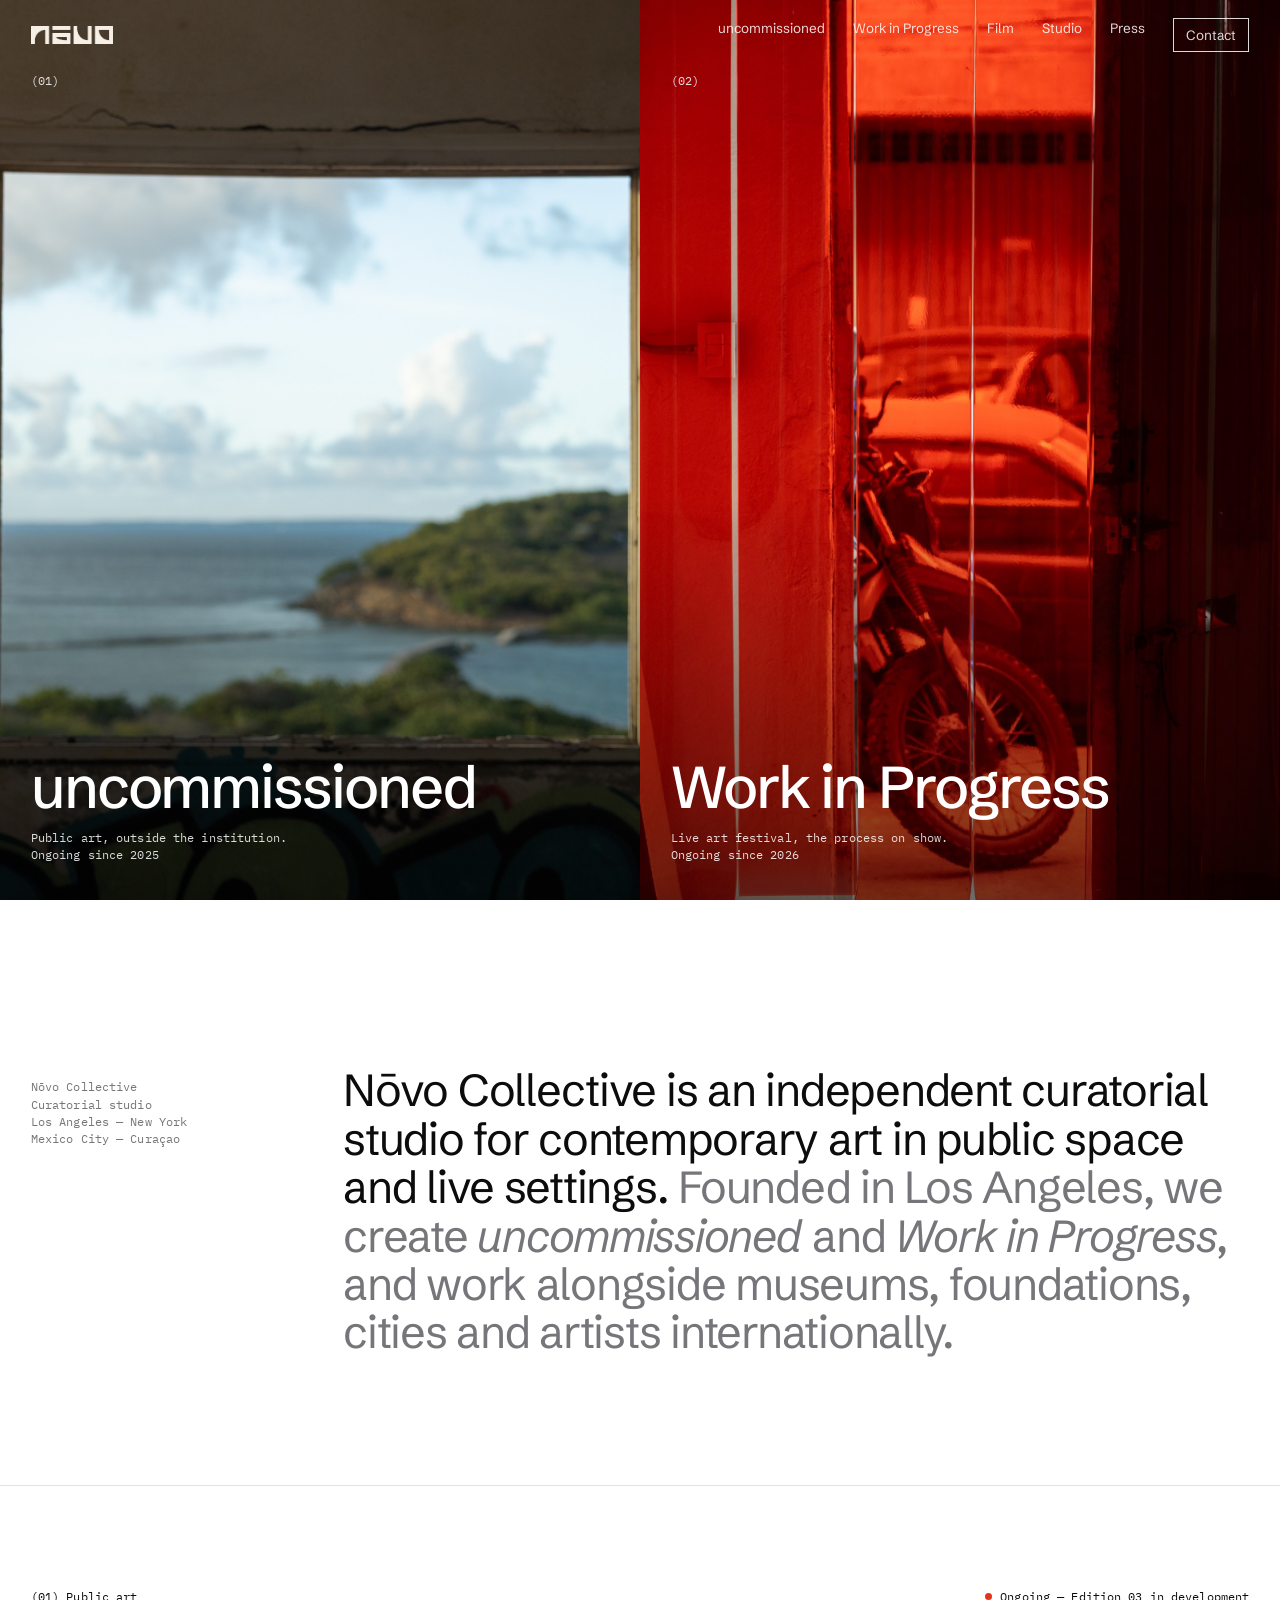
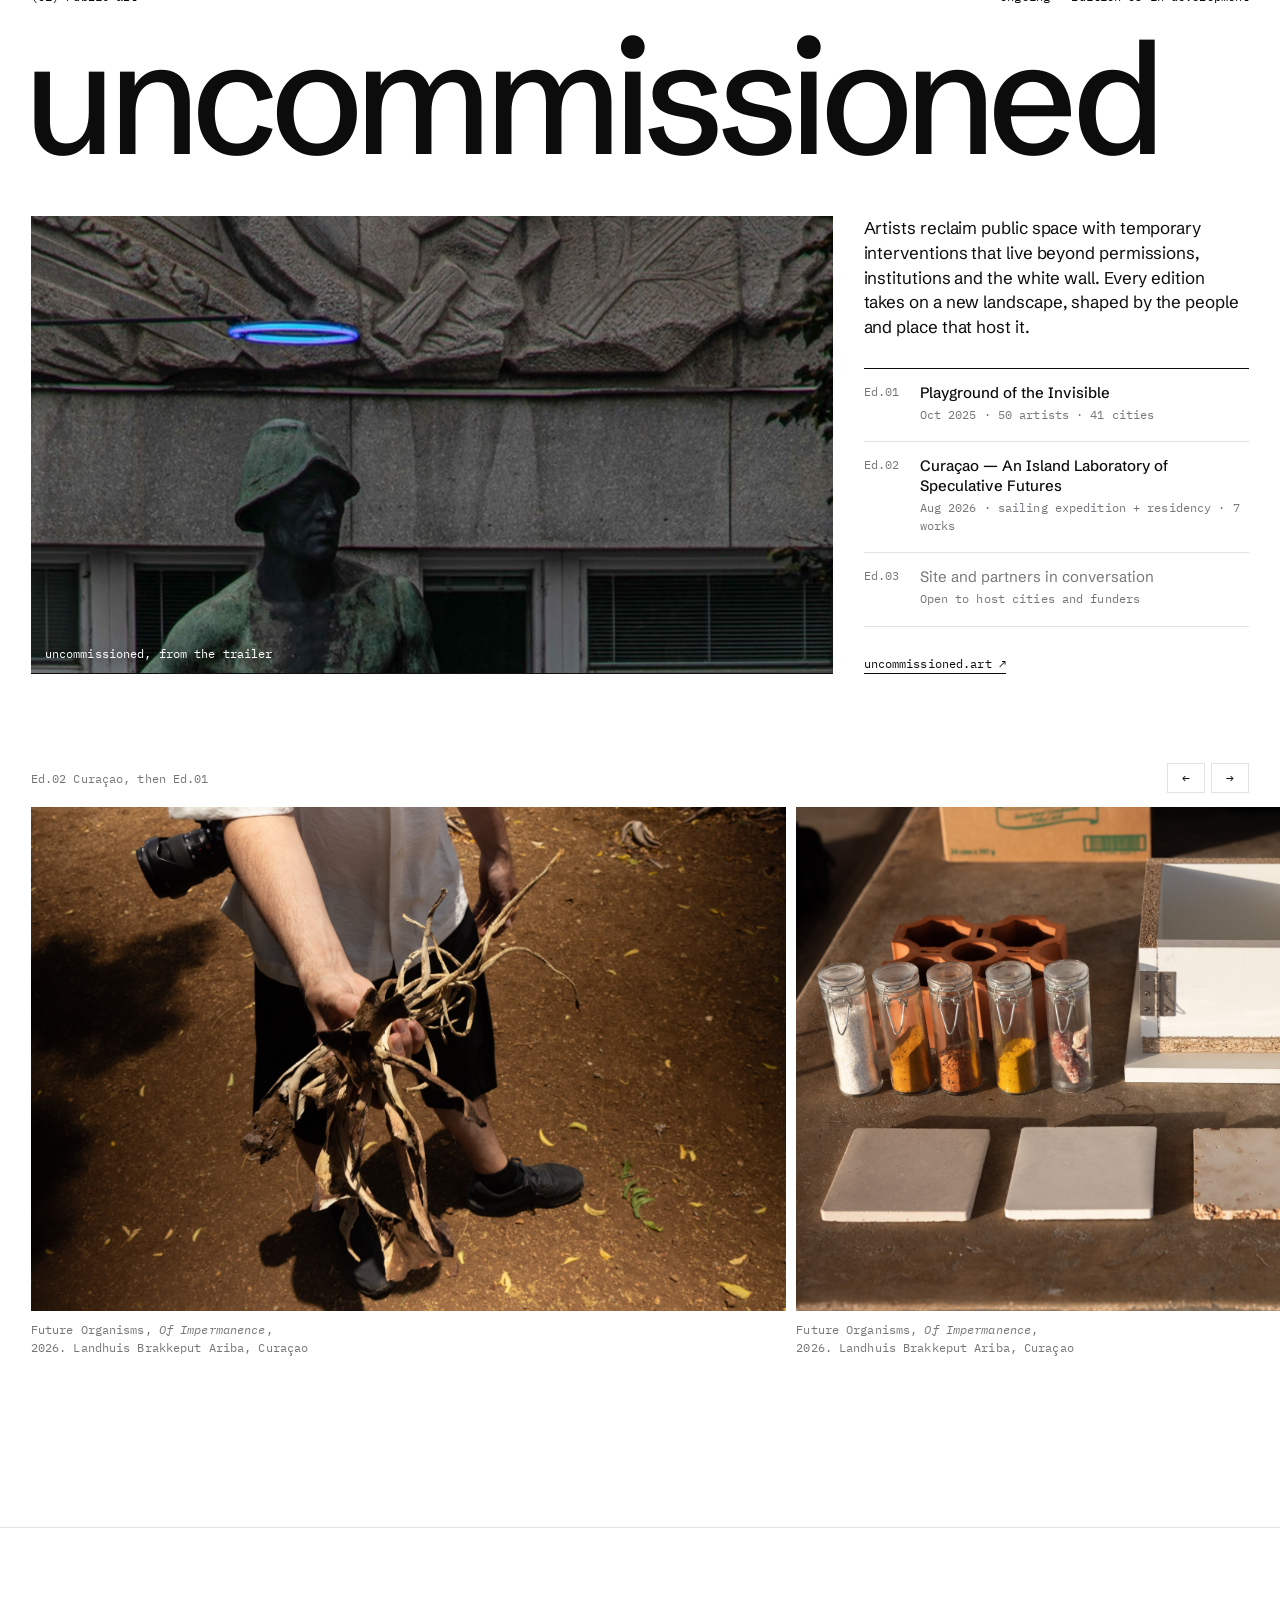
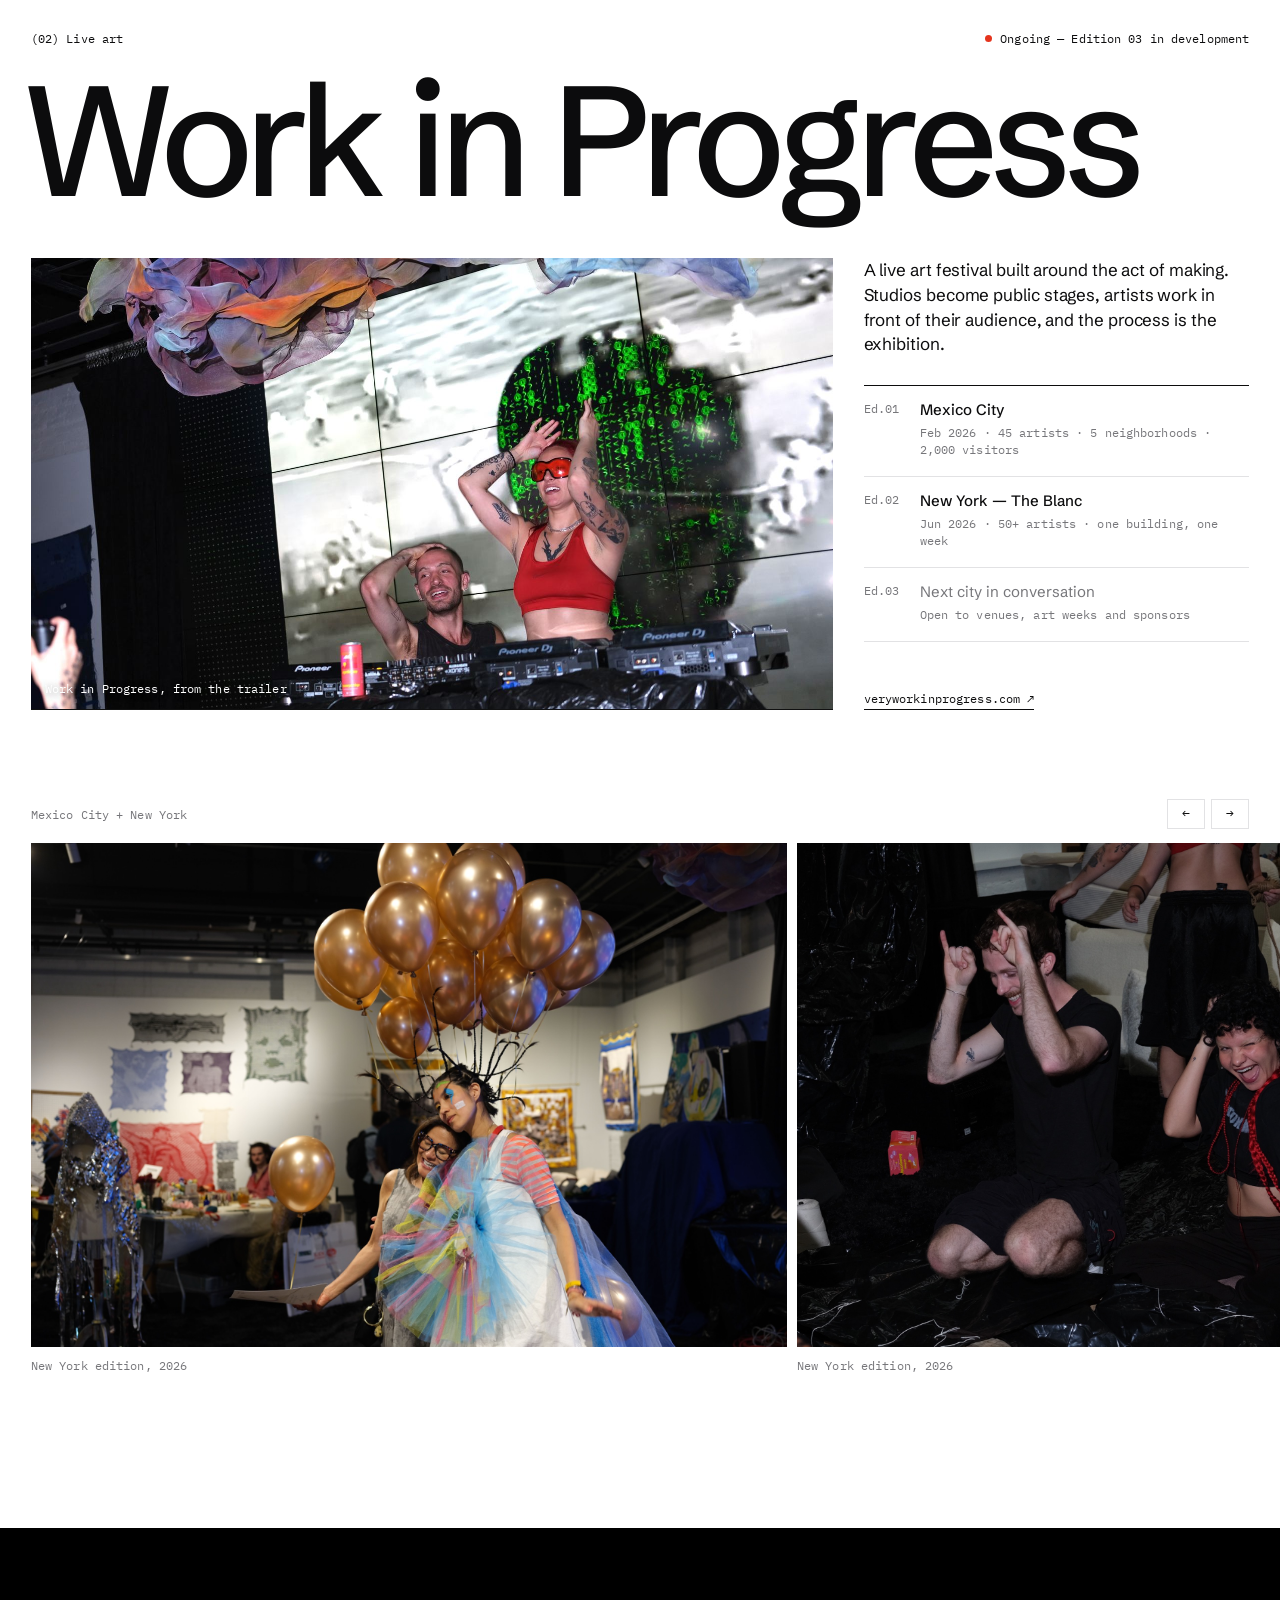
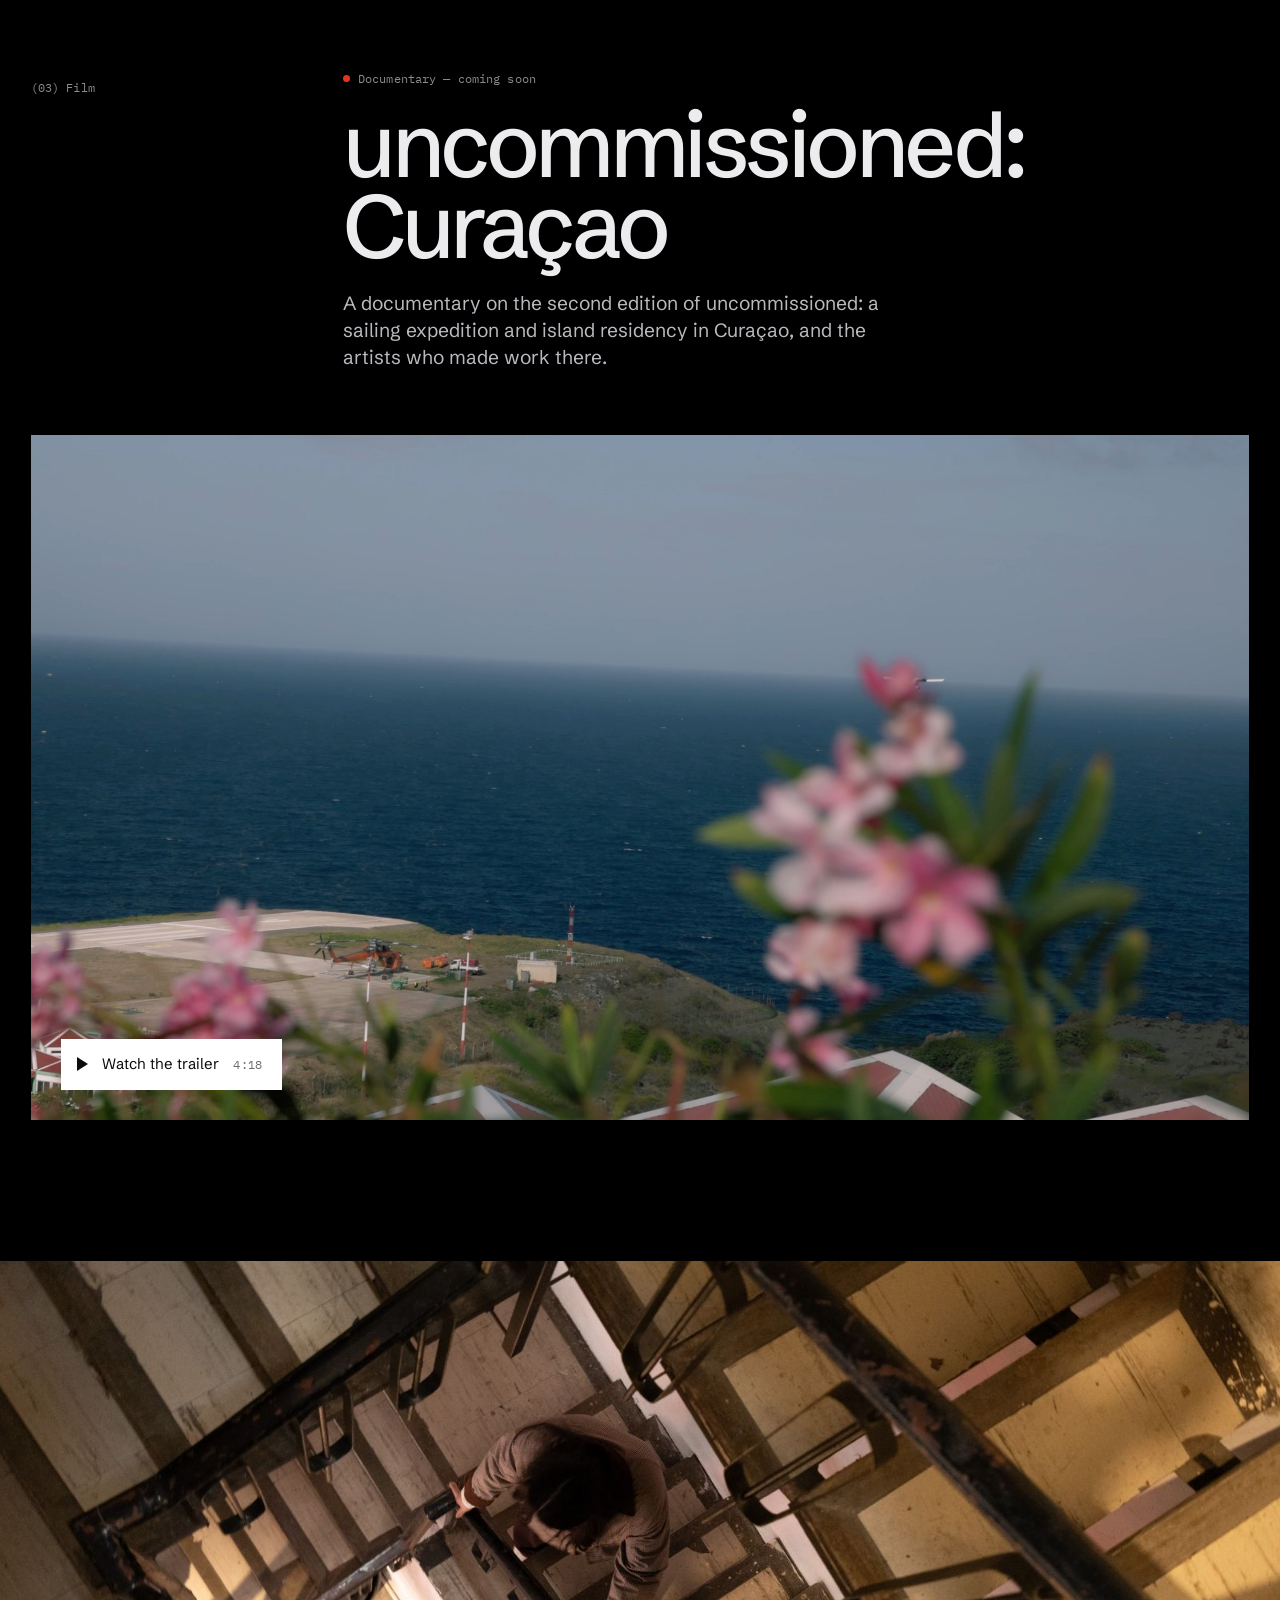
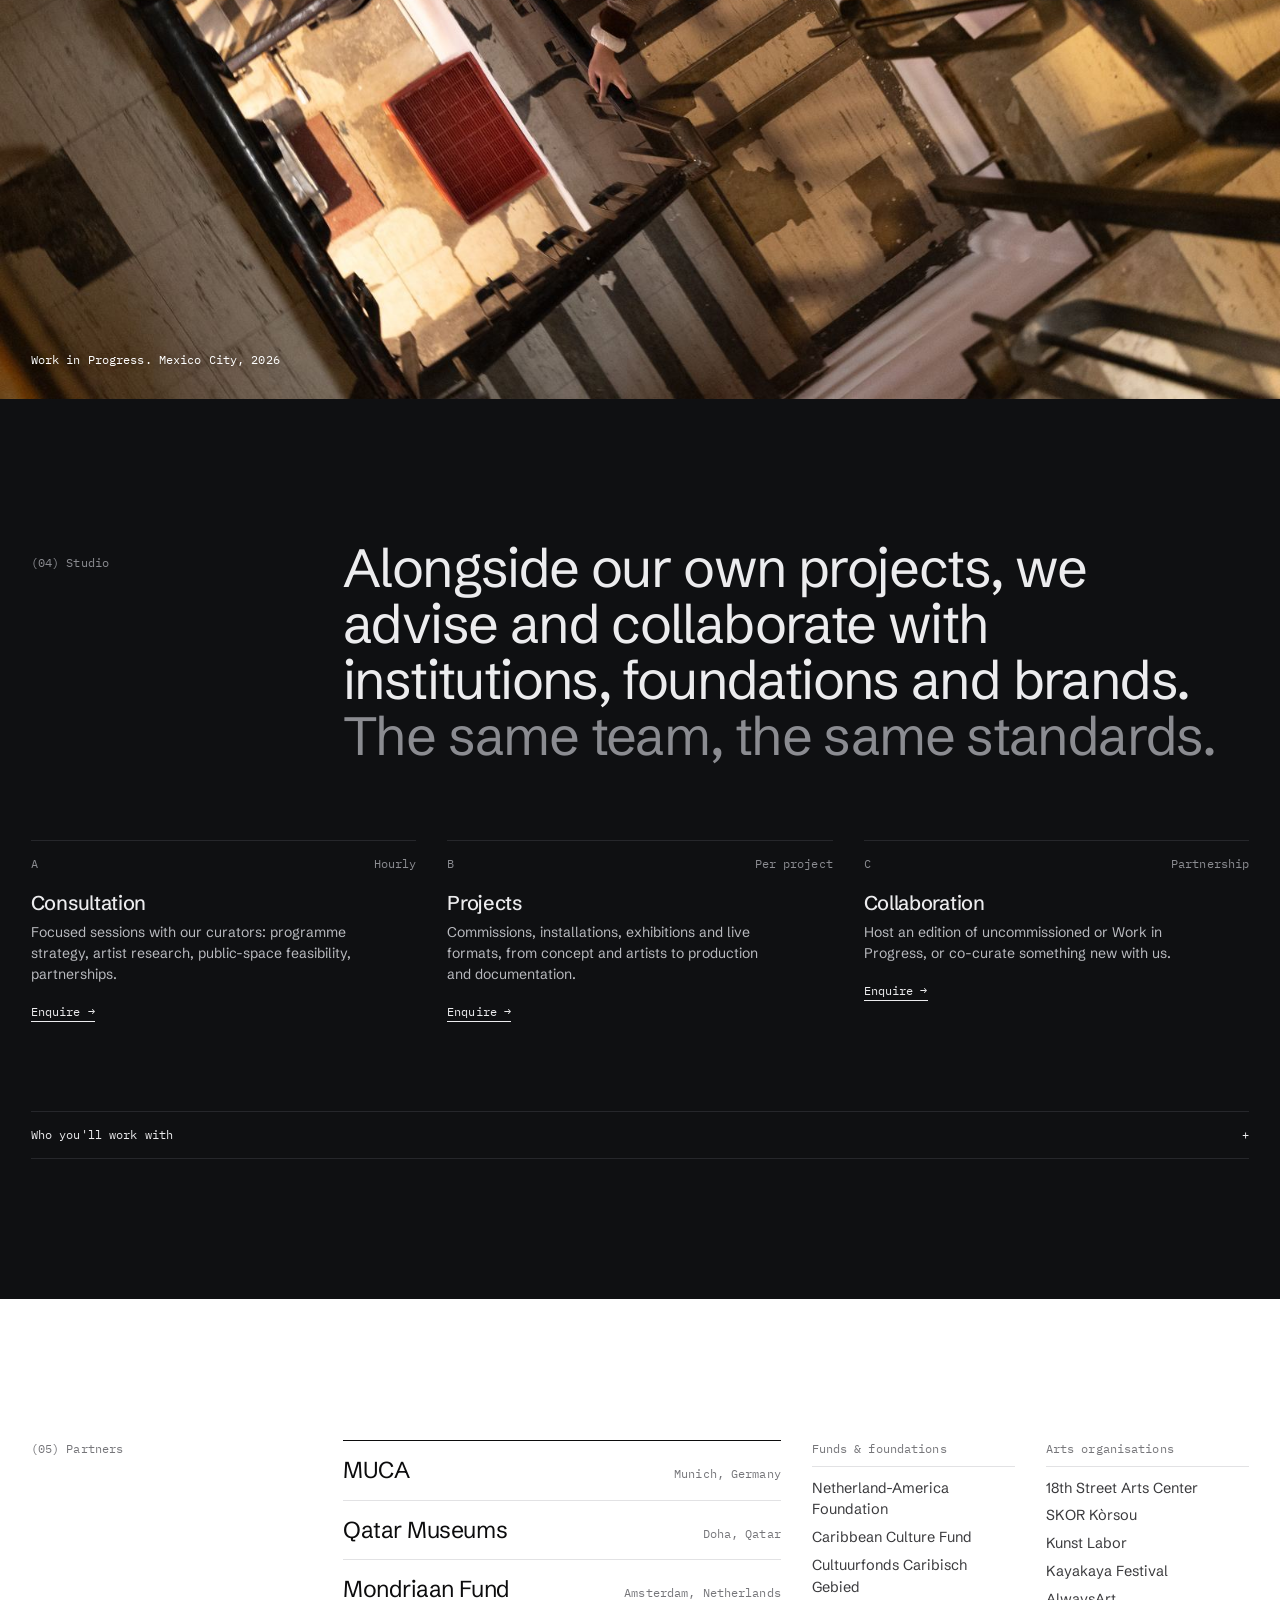
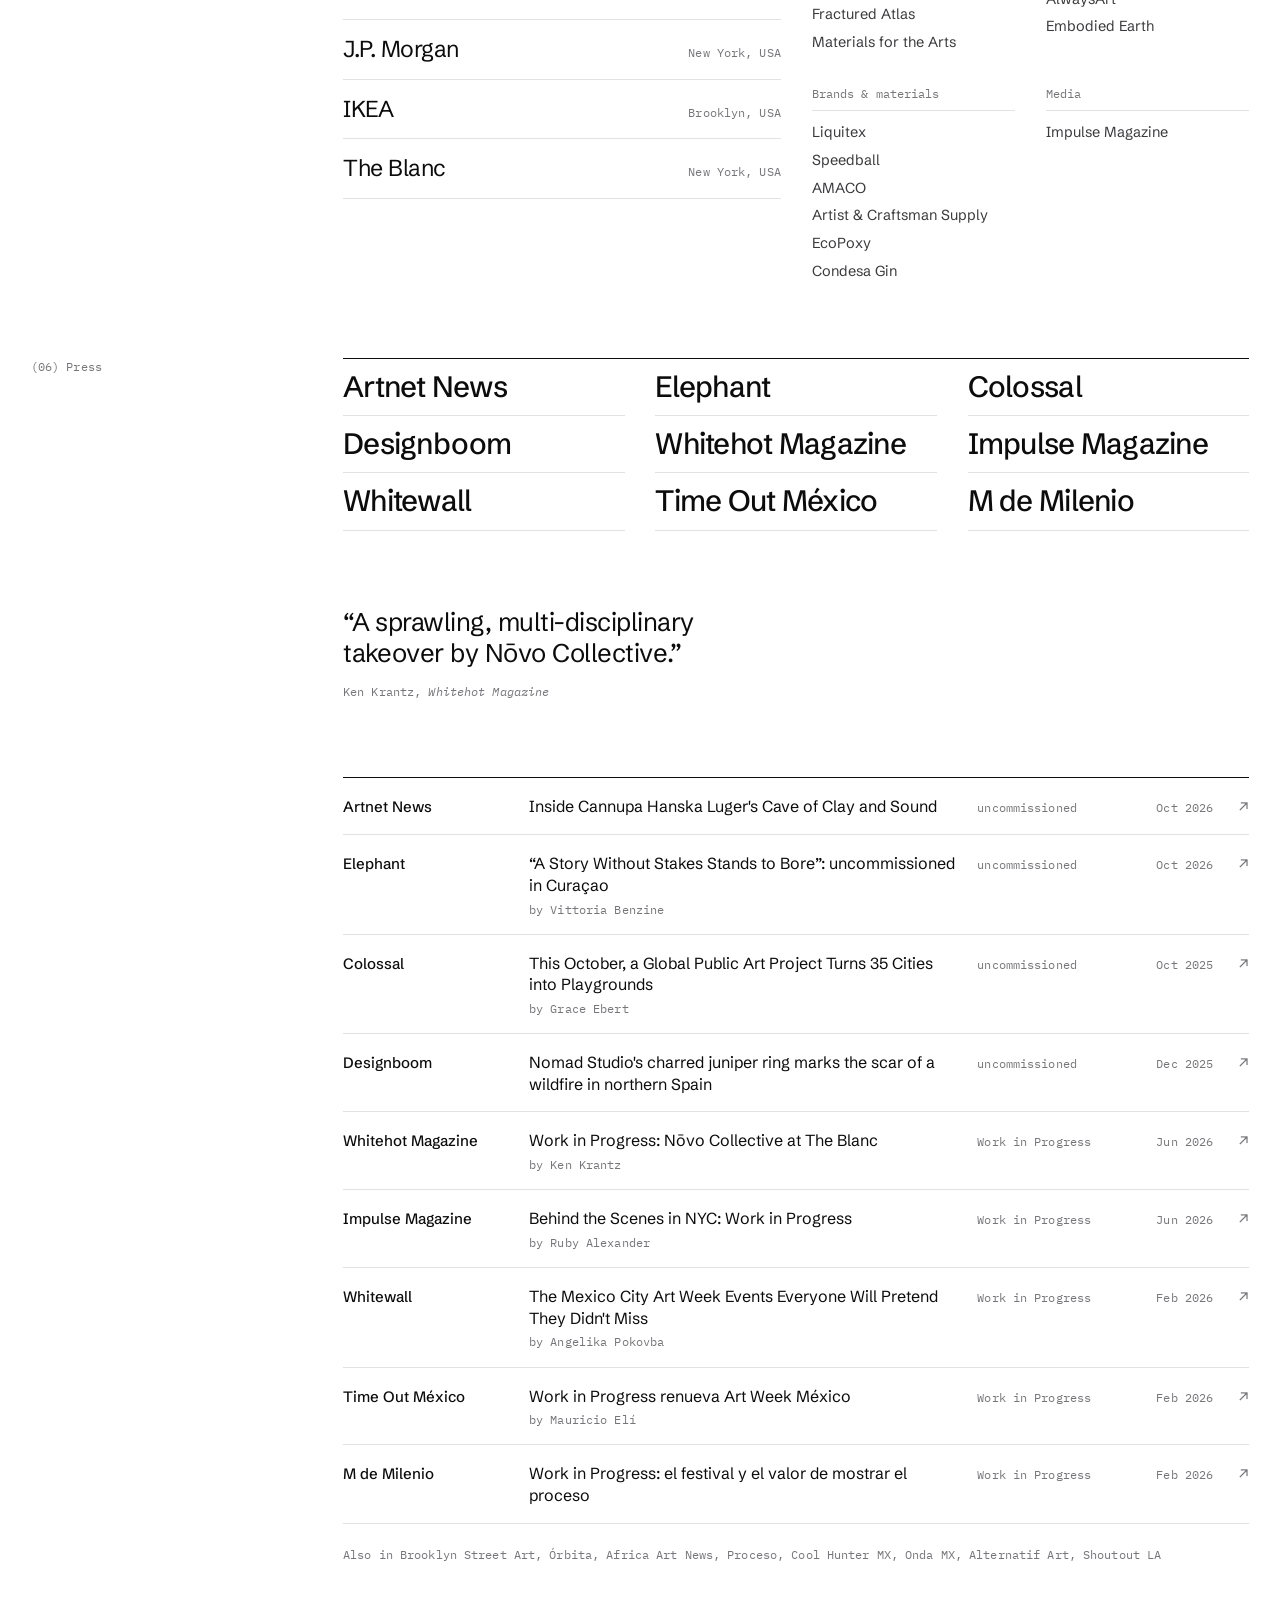
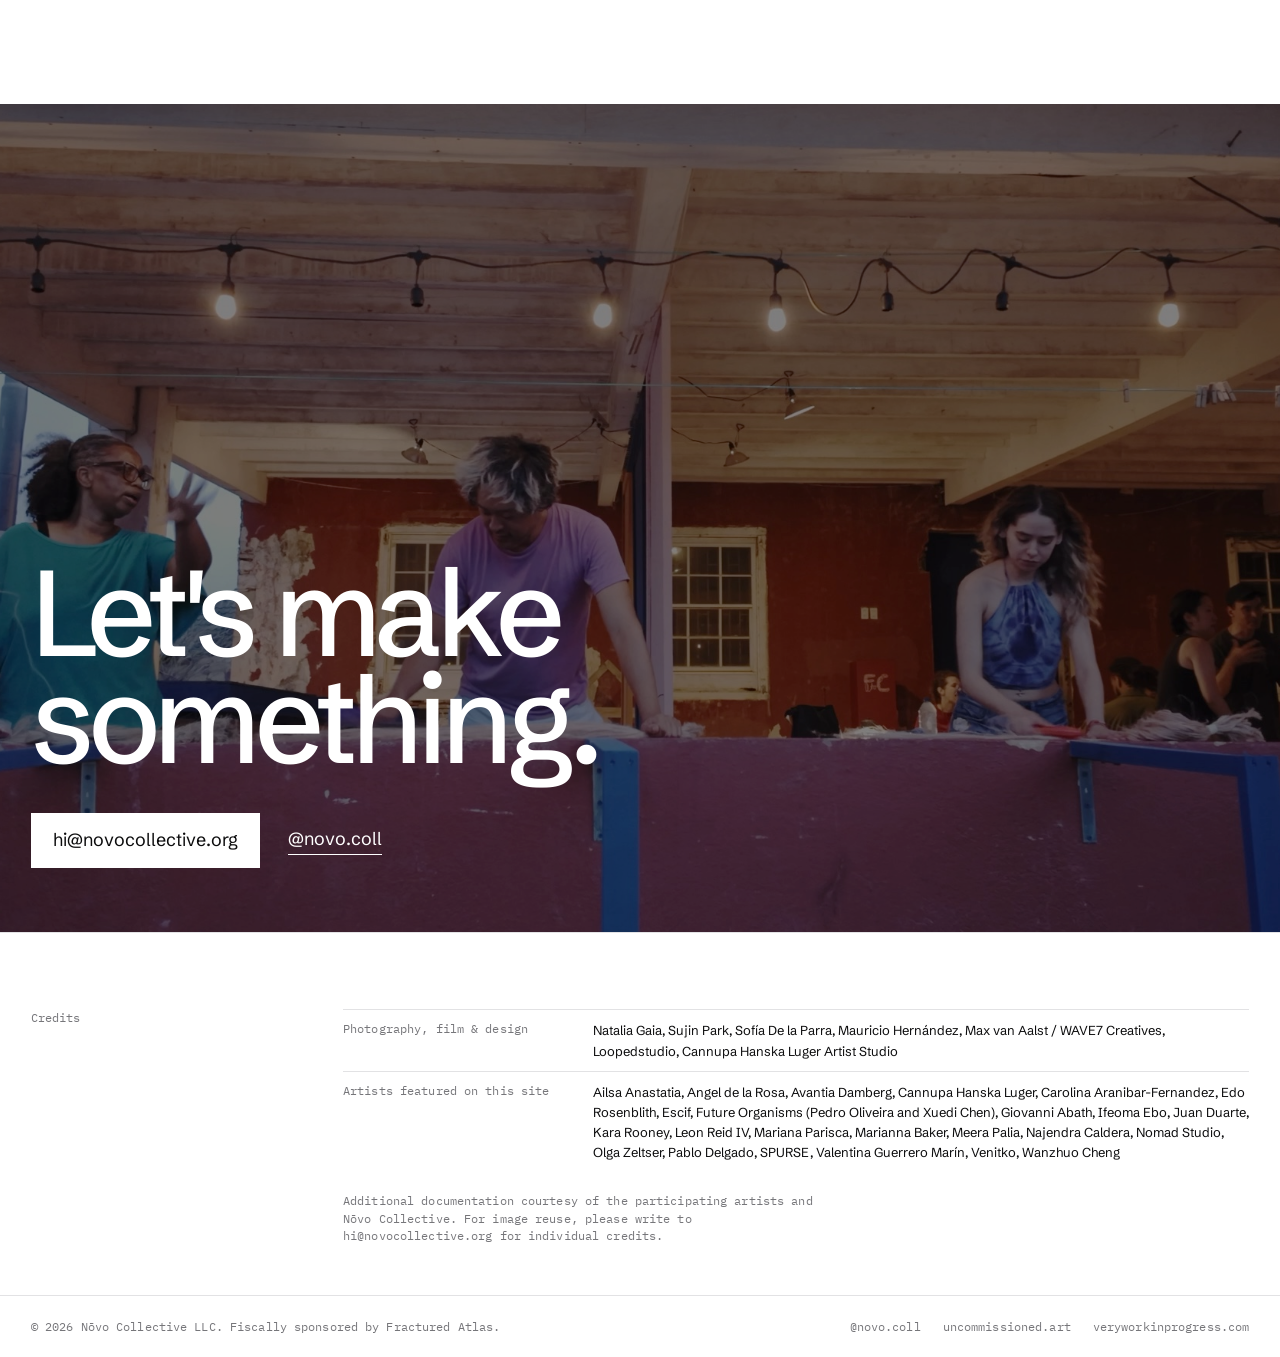
==== commit b0dc701f: "New Curaçao documentary trailer (4:18), new cover frame Co-Authored-By: Claude Opus 5.5 <noreply@ant" ====
--- a/index.html
+++ b/index.html
@@ -211,7 +211,7 @@
     </div>
     <figure class="player">
       <video preload="none" playsinline poster="img/film/curacao-documentary.jpg" aria-label="uncommissioned: Curaçao, documentary trailer"><source src="media/curacao-documentary-trailer.mp4" type="video/mp4"></video>
-      <button class="play" type="button"><span class="tri" aria-hidden="true"></span><span>Watch the trailer</span><span class="mono">3:44</span></button>
+      <button class="play" type="button"><span class="tri" aria-hidden="true"></span><span>Watch the trailer</span><span class="mono">4:18</span></button>
     </figure>
   </section>
 <!-- /film -->
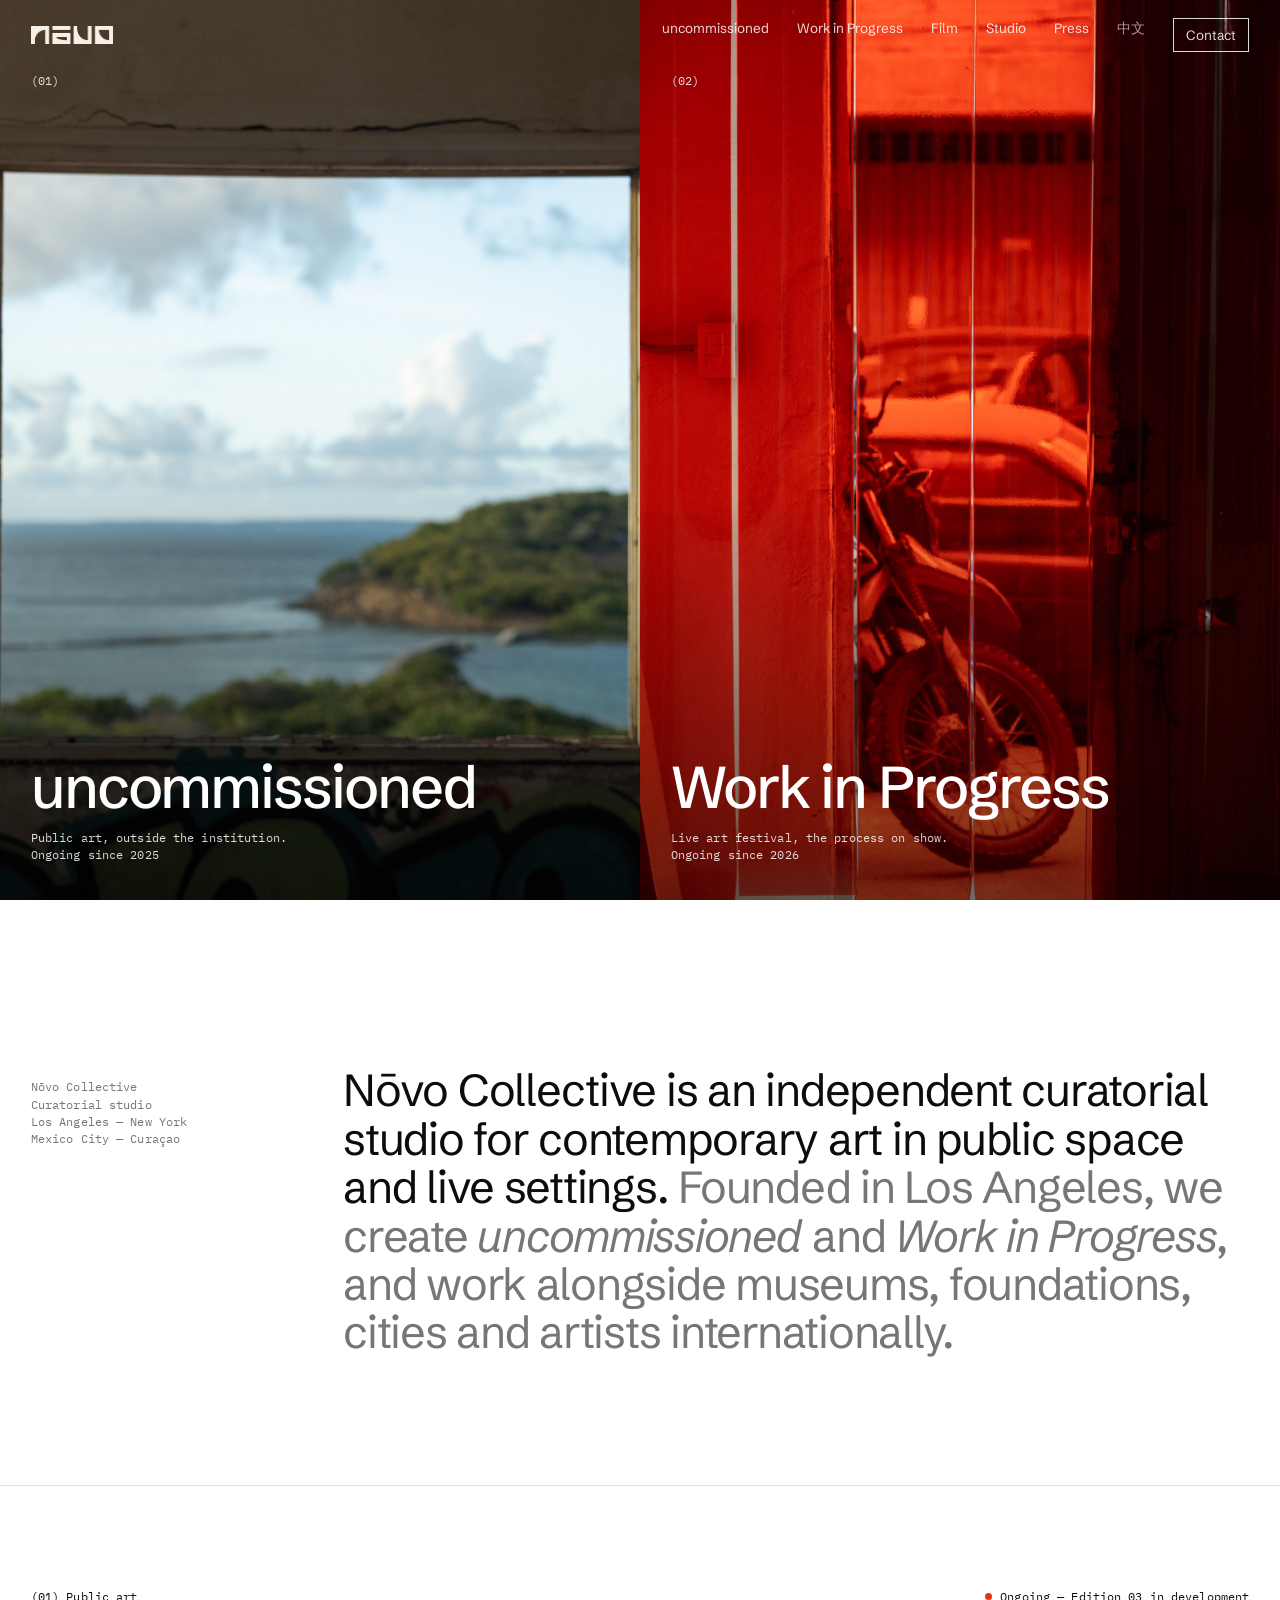
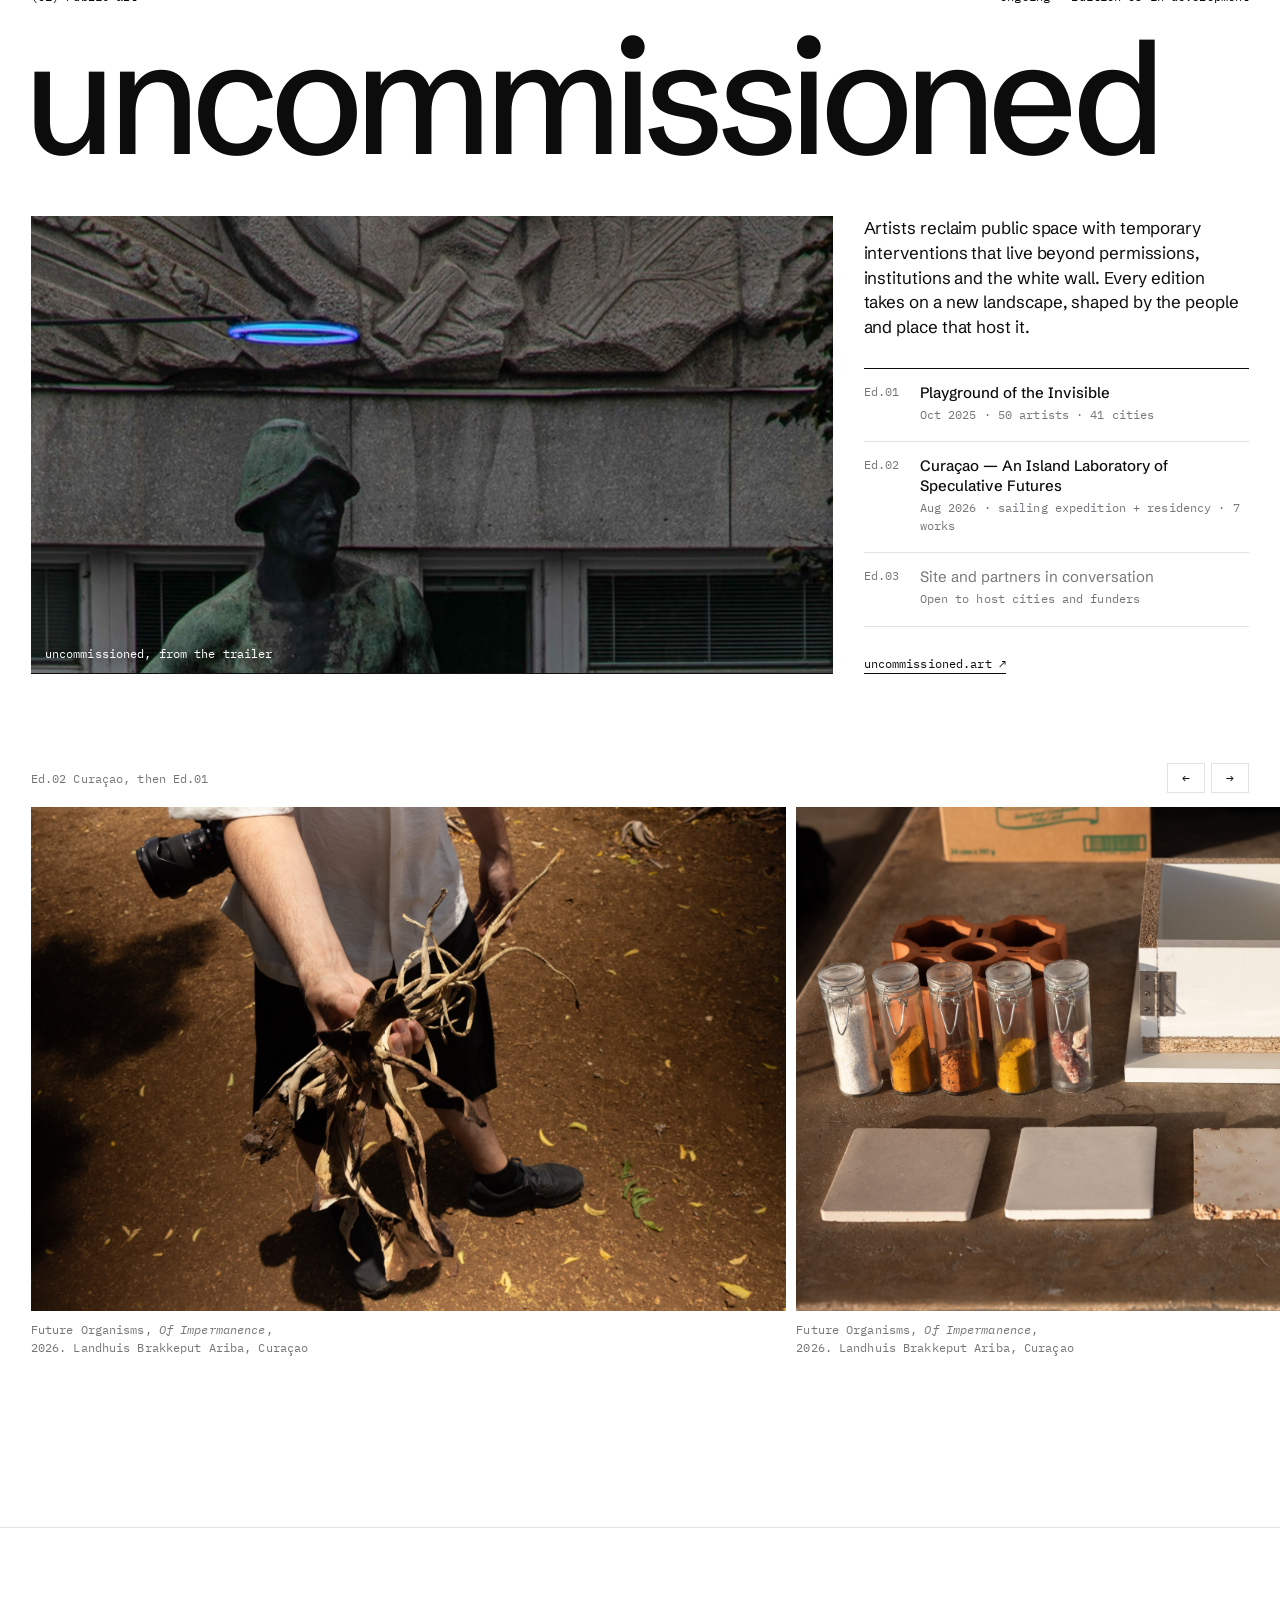
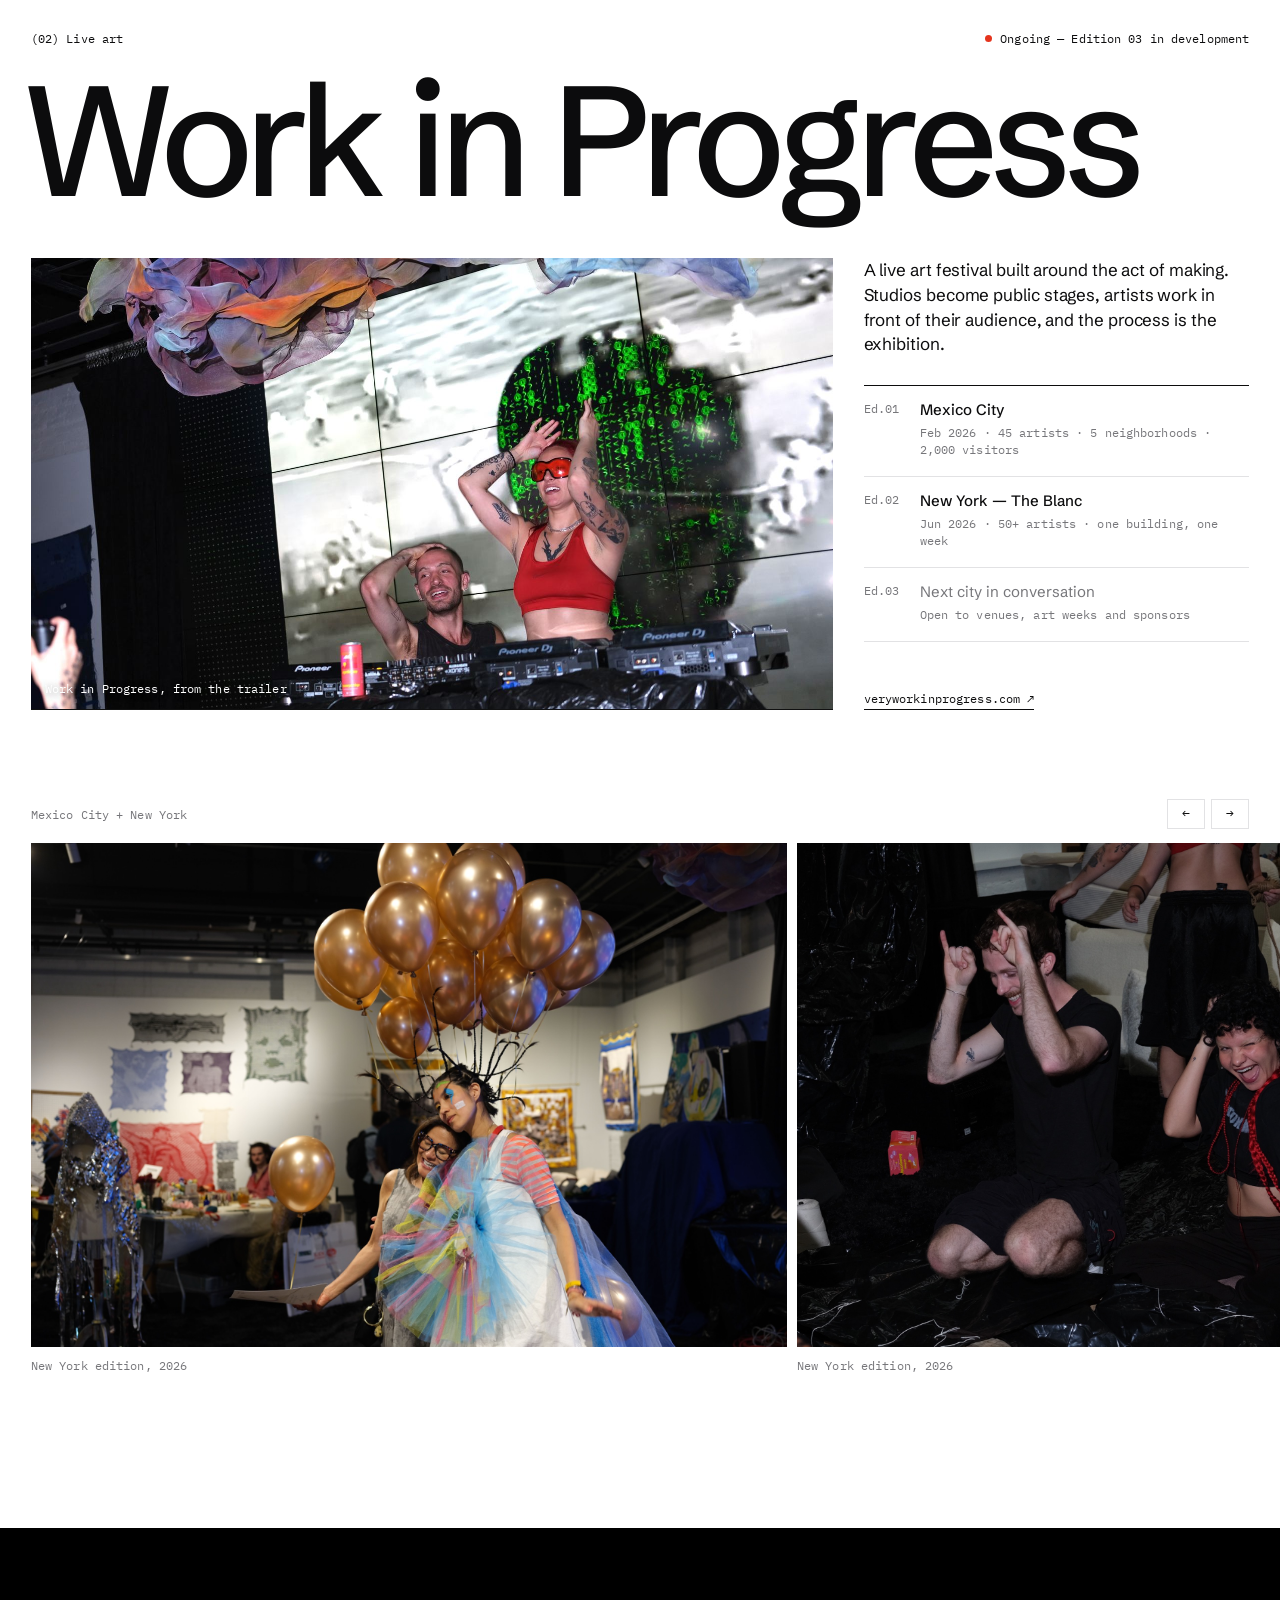
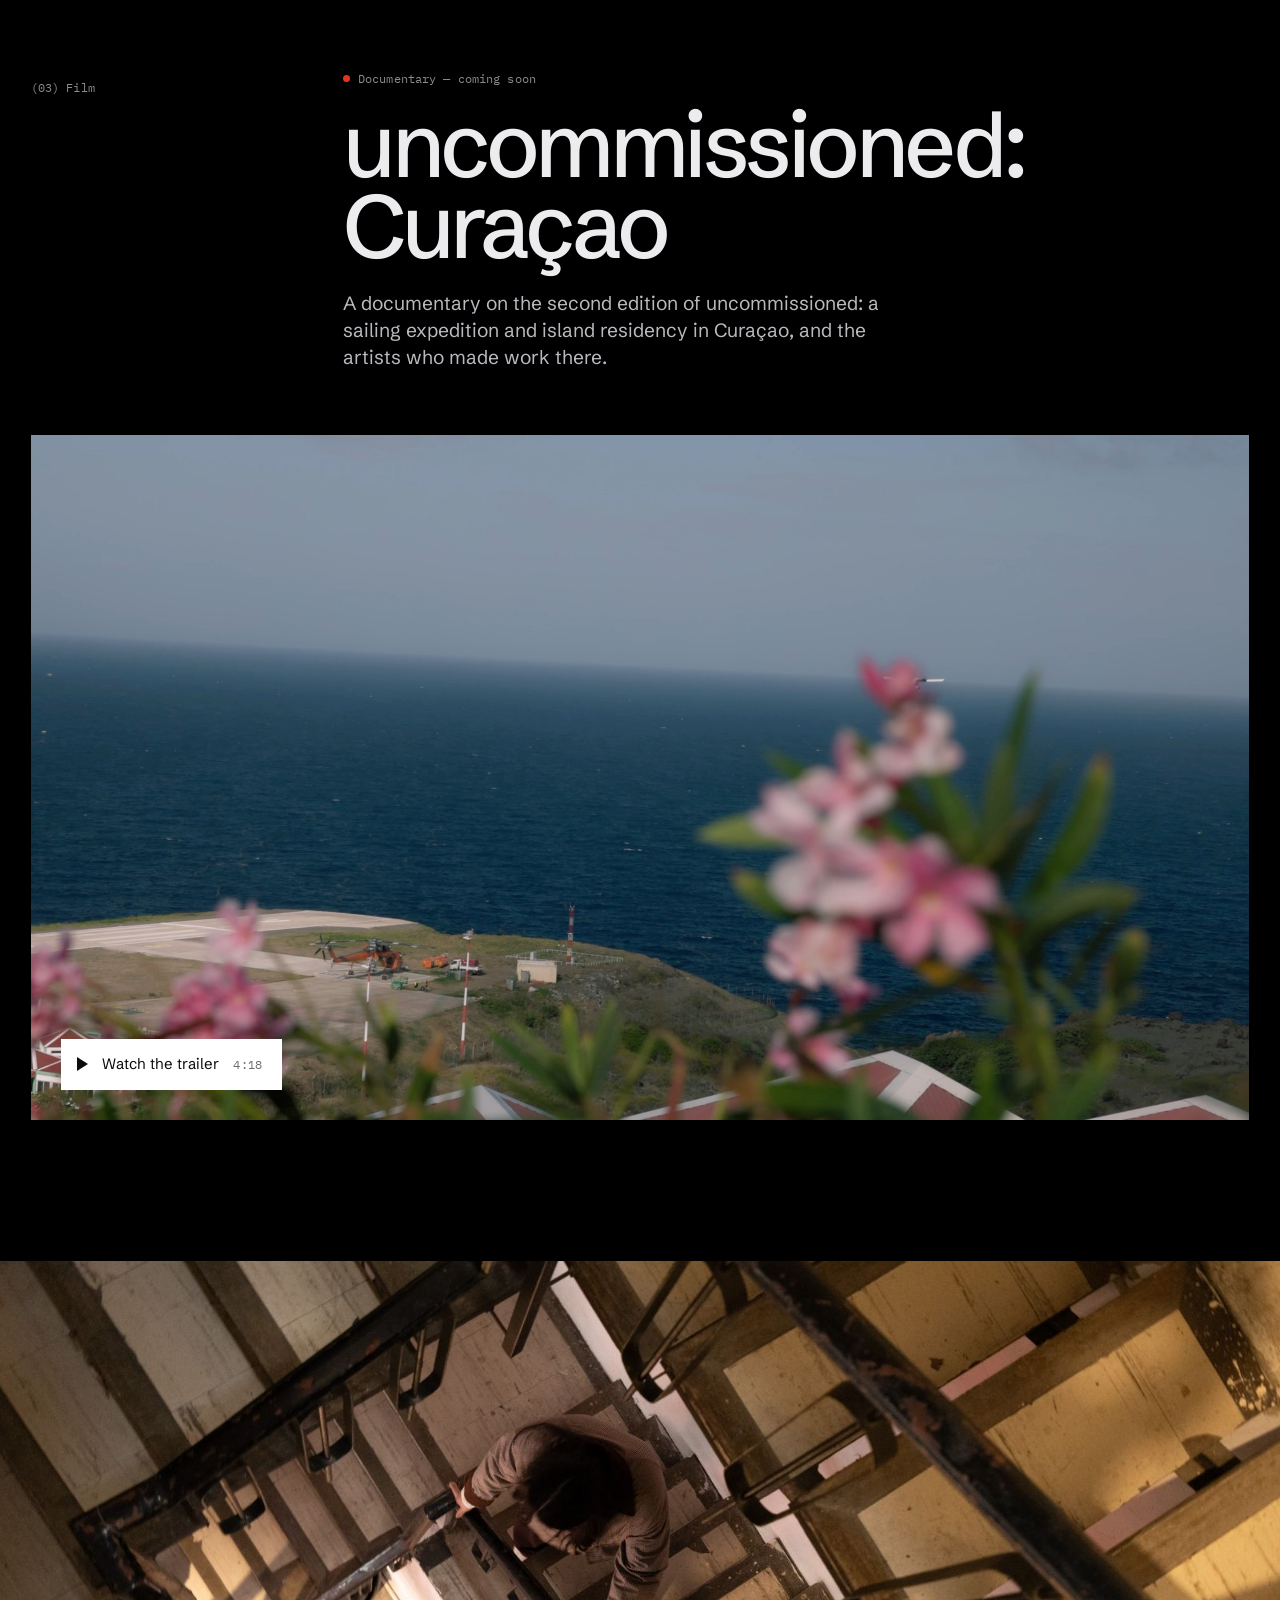
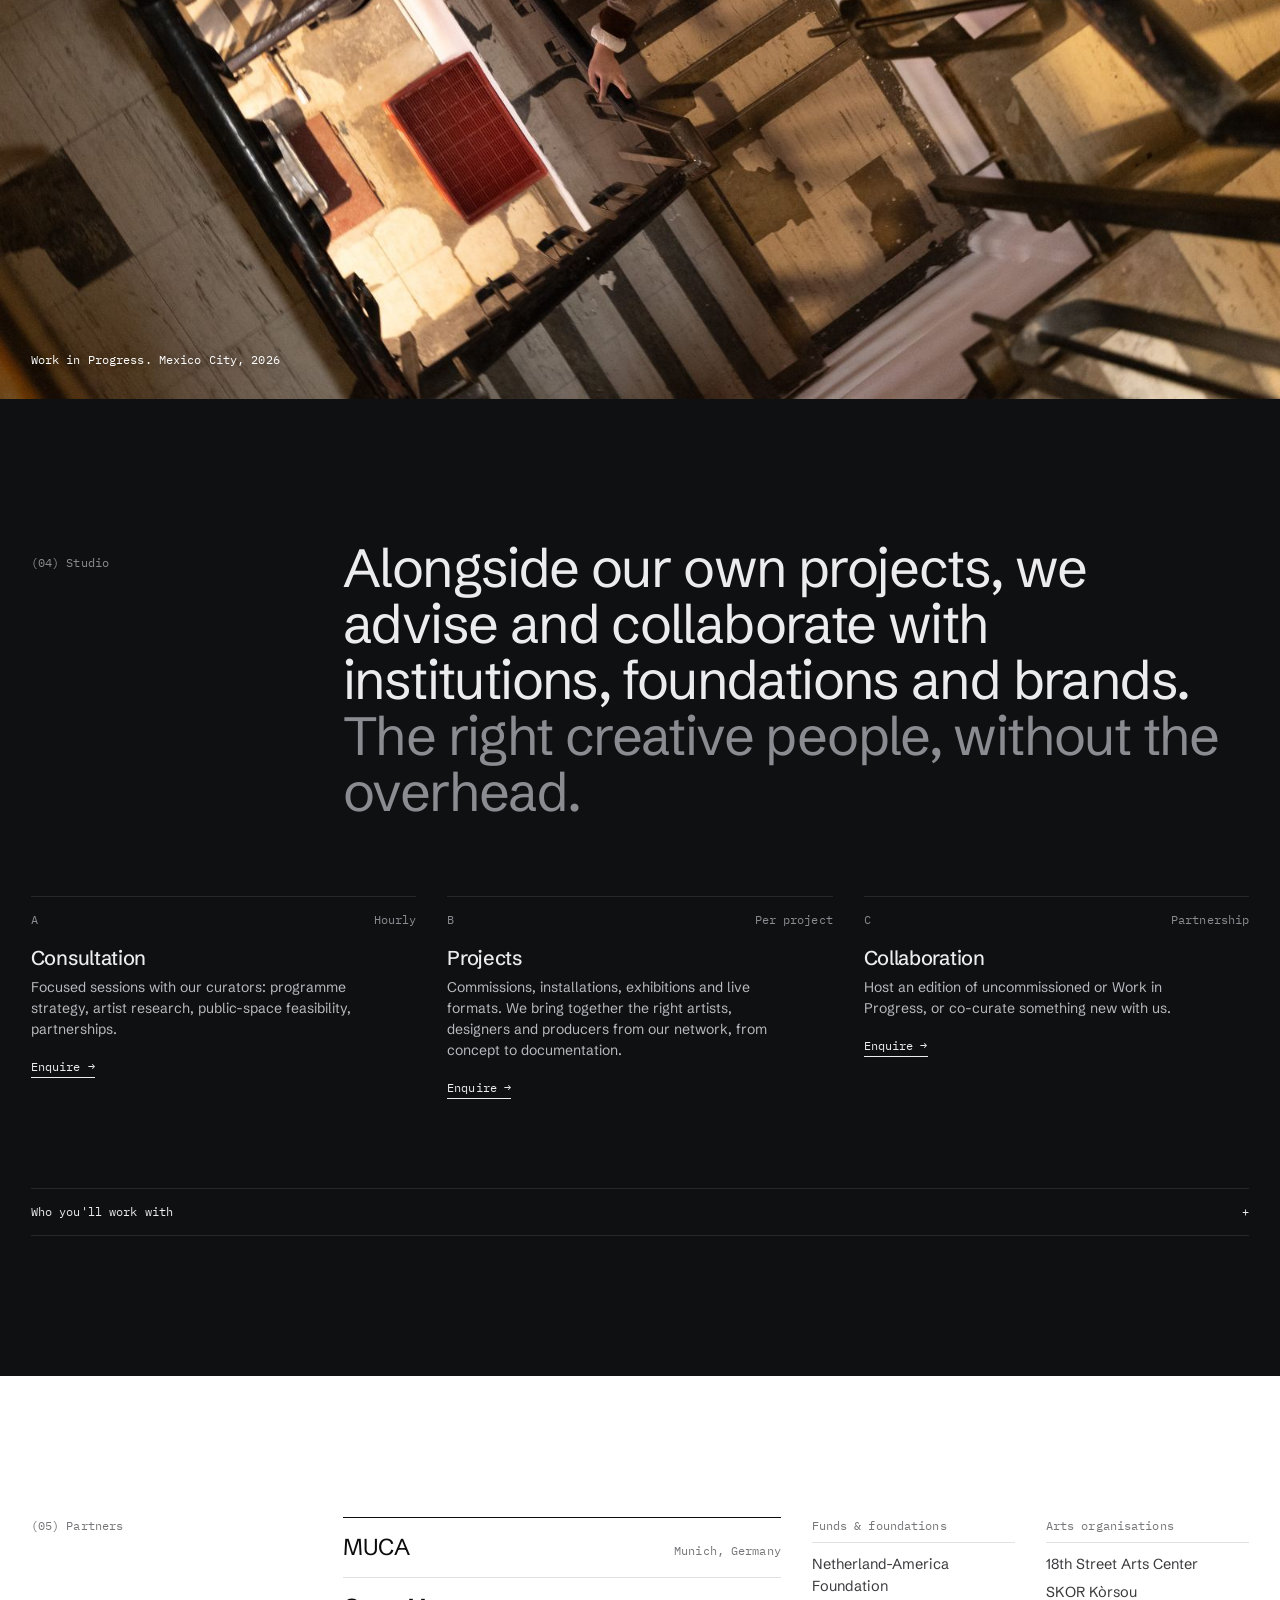
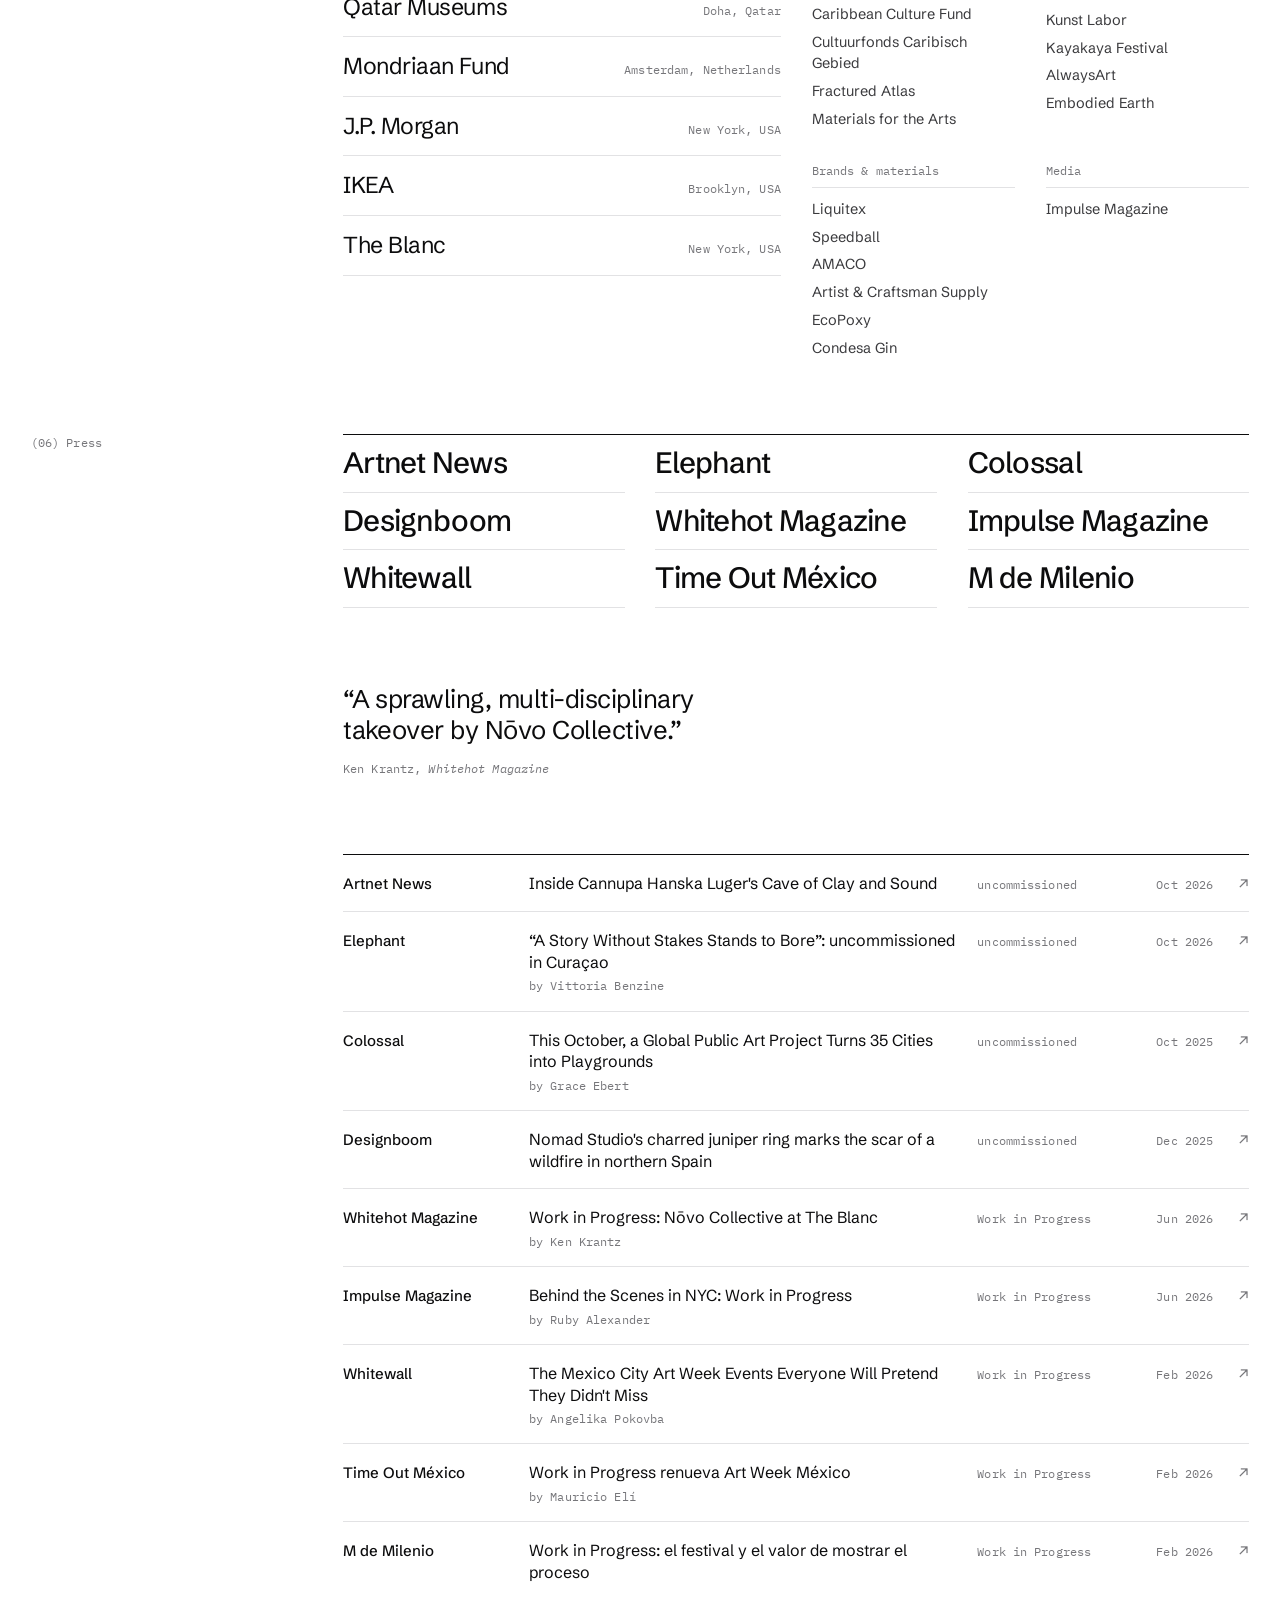
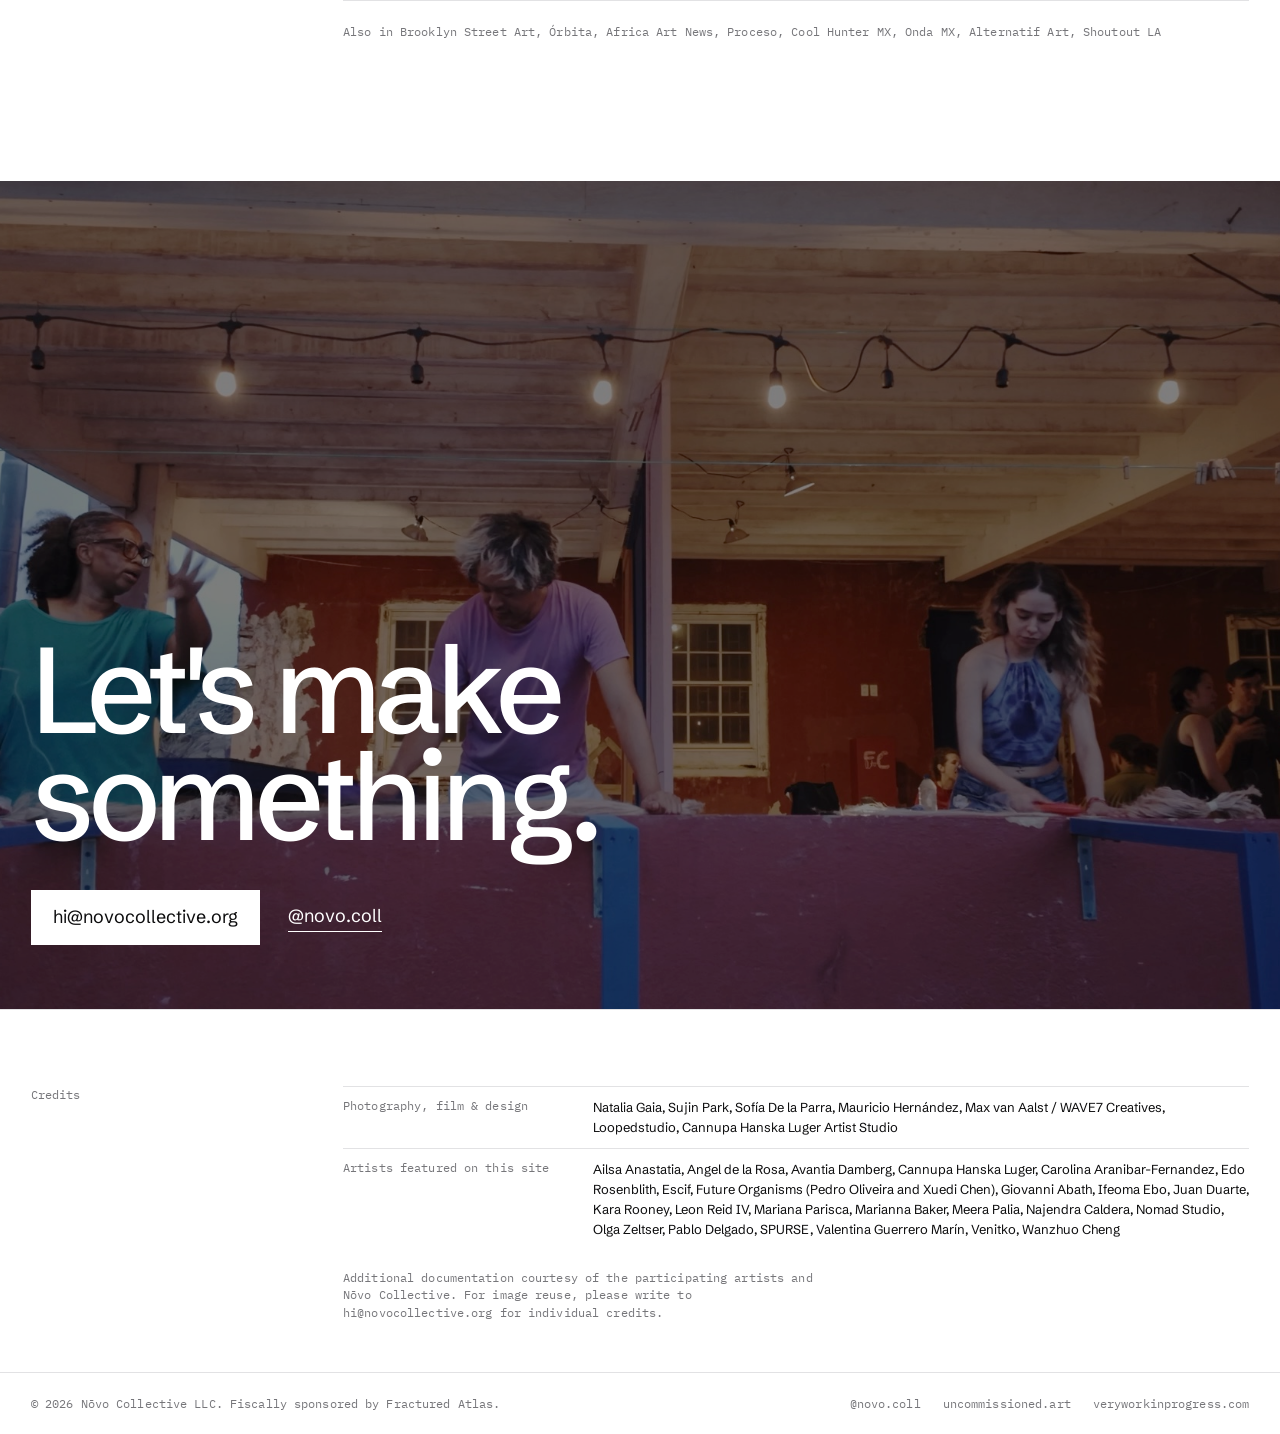
==== commit 169fda00: "Chinese version at /zh/ with language switch; Studio copy reflects the creative network Co-Authored-" ====
--- a/index.html
+++ b/index.html
@@ -9,6 +9,9 @@
 <meta property="og:description" content="Independent curatorial studio. Creators of uncommissioned and Work in Progress.">
 <meta property="og:image" content="https://novocollective.org/img/uc/curacao-window.jpg">
 <meta property="og:url" content="https://novocollective.org/">
+<link rel="canonical" href="https://novocollective.org/">
+<link rel="alternate" hreflang="en" href="https://novocollective.org/">
+<link rel="alternate" hreflang="zh-Hans" href="https://novocollective.org/zh/">
 <meta name="twitter:card" content="summary_large_image">
 <link rel="icon" type="image/png" href="img/brand/favicon-64.png">
 <link rel="apple-touch-icon" href="img/brand/apple-touch-icon.png">
@@ -27,6 +30,7 @@
     <a href="#film">Film</a>
     <a href="#studio">Studio</a>
     <a href="#record">Press</a>
+    <a class="lang" href="zh/" hreflang="zh-Hans" lang="zh-Hans">中文</a>
     <a class="cta" href="#contact">Contact</a>
   </nav>
 </header>
@@ -225,7 +229,7 @@
   <section class="work" id="studio">
     <div class="grid w-head">
       <p class="no mono mute">(04) Studio</p>
-      <h2>Alongside our own projects, we advise and collaborate with institutions, foundations and brands. <span>The same team, the same standards.</span></h2>
+      <h2>Alongside our own projects, we advise and collaborate with institutions, foundations and brands. <span>The right creative people, without the overhead.</span></h2>
     </div>
 
     <div class="grid offers">
@@ -238,7 +242,7 @@
       <article class="offer">
         <div class="row mono mute"><span>B</span><span>Per project</span></div>
         <h3>Projects</h3>
-        <p>Commissions, installations, exhibitions and live formats, from concept and artists to production and documentation.</p>
+        <p>Commissions, installations, exhibitions and live formats. We bring together the right artists, designers and producers from our network, from concept to documentation.</p>
         <a class="go u mono" href="mailto:hi@novocollective.org?subject=Project">Enquire →</a>
       </article>
       <article class="offer">
--- a/style.css
+++ b/style.css
@@ -38,7 +38,20 @@
 .top nav a{opacity:.85}
 .top nav a:hover{opacity:1}
 .top .cta{border:1px solid currentColor;padding:6px 12px}
-@media (max-width:760px){.top nav a:not(.cta){display:none}.top .logo img{height:15px}}
+.top .lang{opacity:.6}
+.top .lang:hover{opacity:1}
+@media (max-width:760px){.top nav a:not(.cta):not(.lang){display:none}.top nav{align-items:center;gap:18px}.top .logo img{height:15px}}
+
+/* Chinese page: CJK fonts, no negative tracking on running Chinese text, a little more line height */
+html:lang(zh){
+  --sans:'Schibsted Grotesk','PingFang SC','Hiragino Sans GB','Noto Sans SC','Microsoft YaHei',system-ui,sans-serif;
+  --mono:'IBM Plex Mono','PingFang SC','Noto Sans SC','Microsoft YaHei',ui-monospace,monospace;
+}
+html:lang(zh) .statement .lead{letter-spacing:0;line-height:1.32}
+html:lang(zh) .w-head h2{letter-spacing:0;line-height:1.3}
+html:lang(zh) .contact h2{letter-spacing:0;line-height:1.05}
+html:lang(zh) .f-lede,html:lang(zh) .p-body aside p,html:lang(zh) .offer p,html:lang(zh) .person p{letter-spacing:.02em;line-height:1.75}
+html:lang(zh) .mono{letter-spacing:.03em}
 
 /* hero diptych */
 .hero{display:grid;grid-template-columns:1fr 1fr;height:100svh;min-height:560px;background:#000}
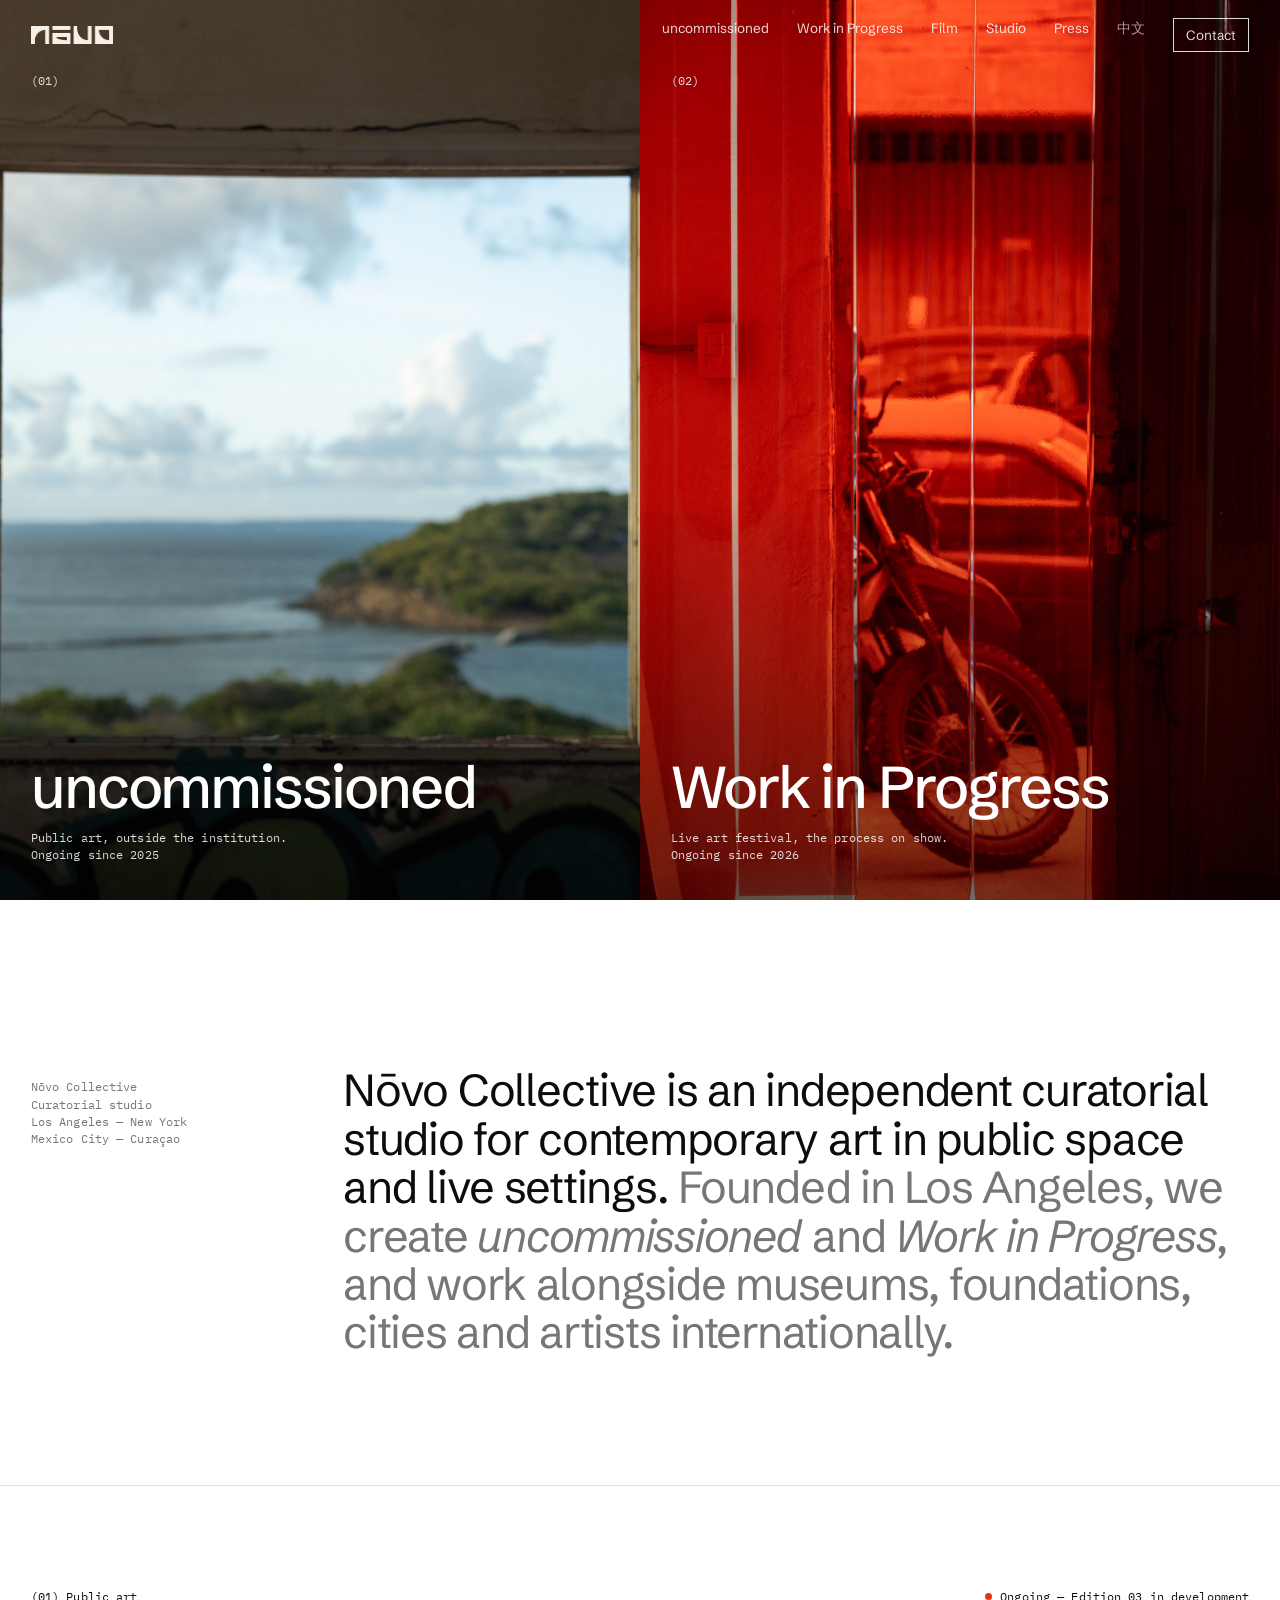
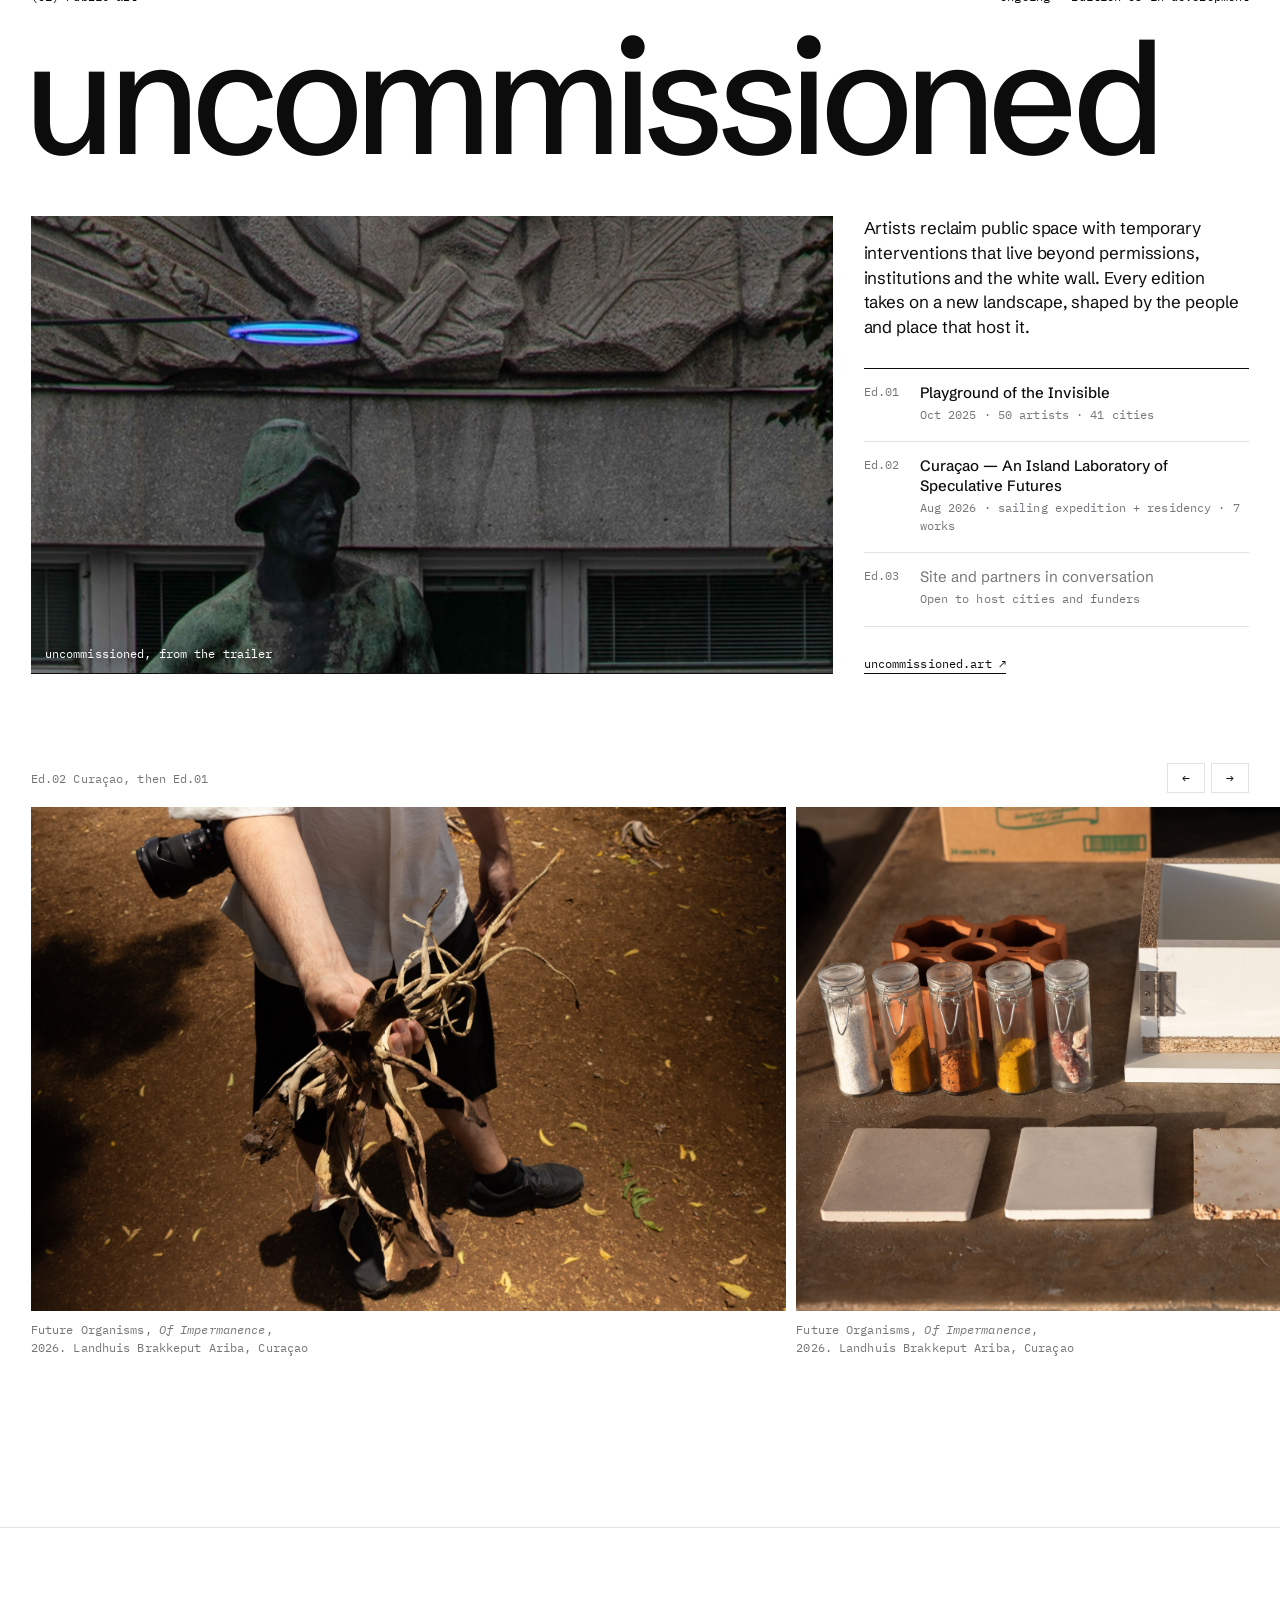
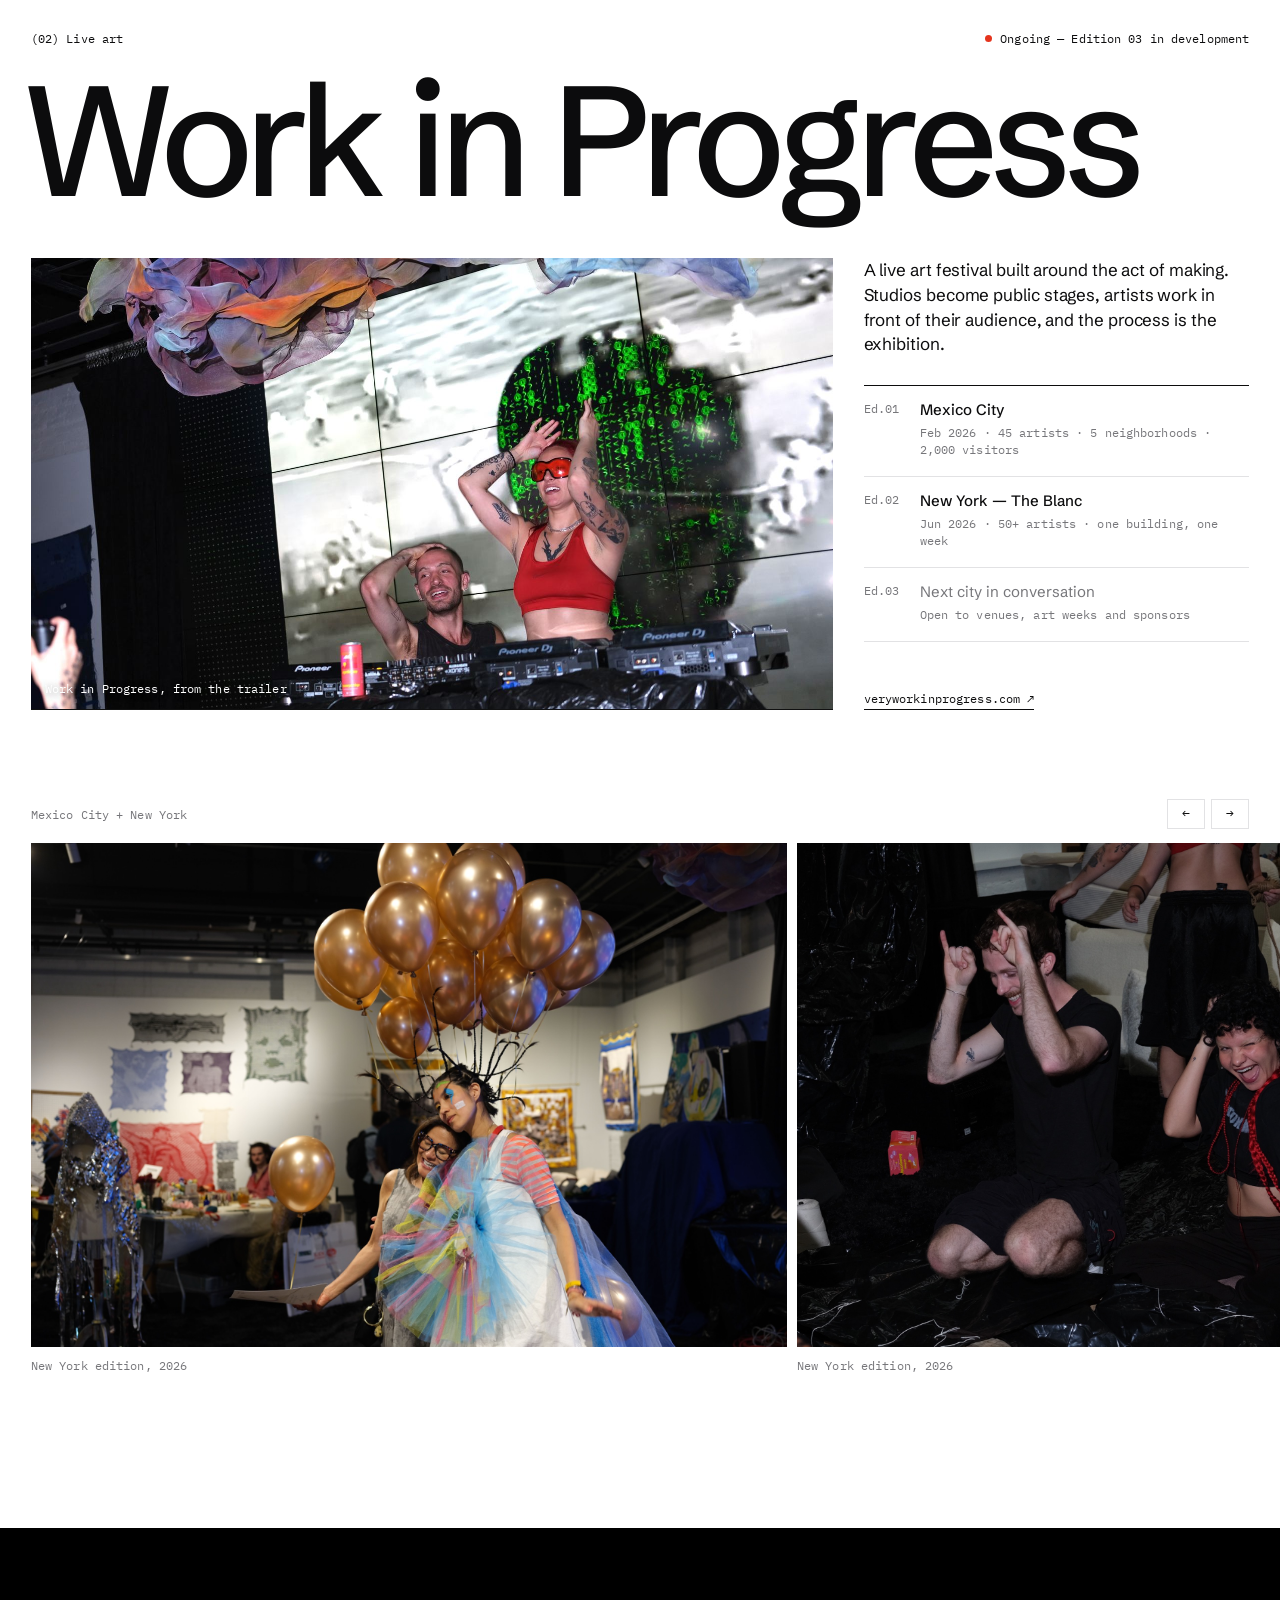
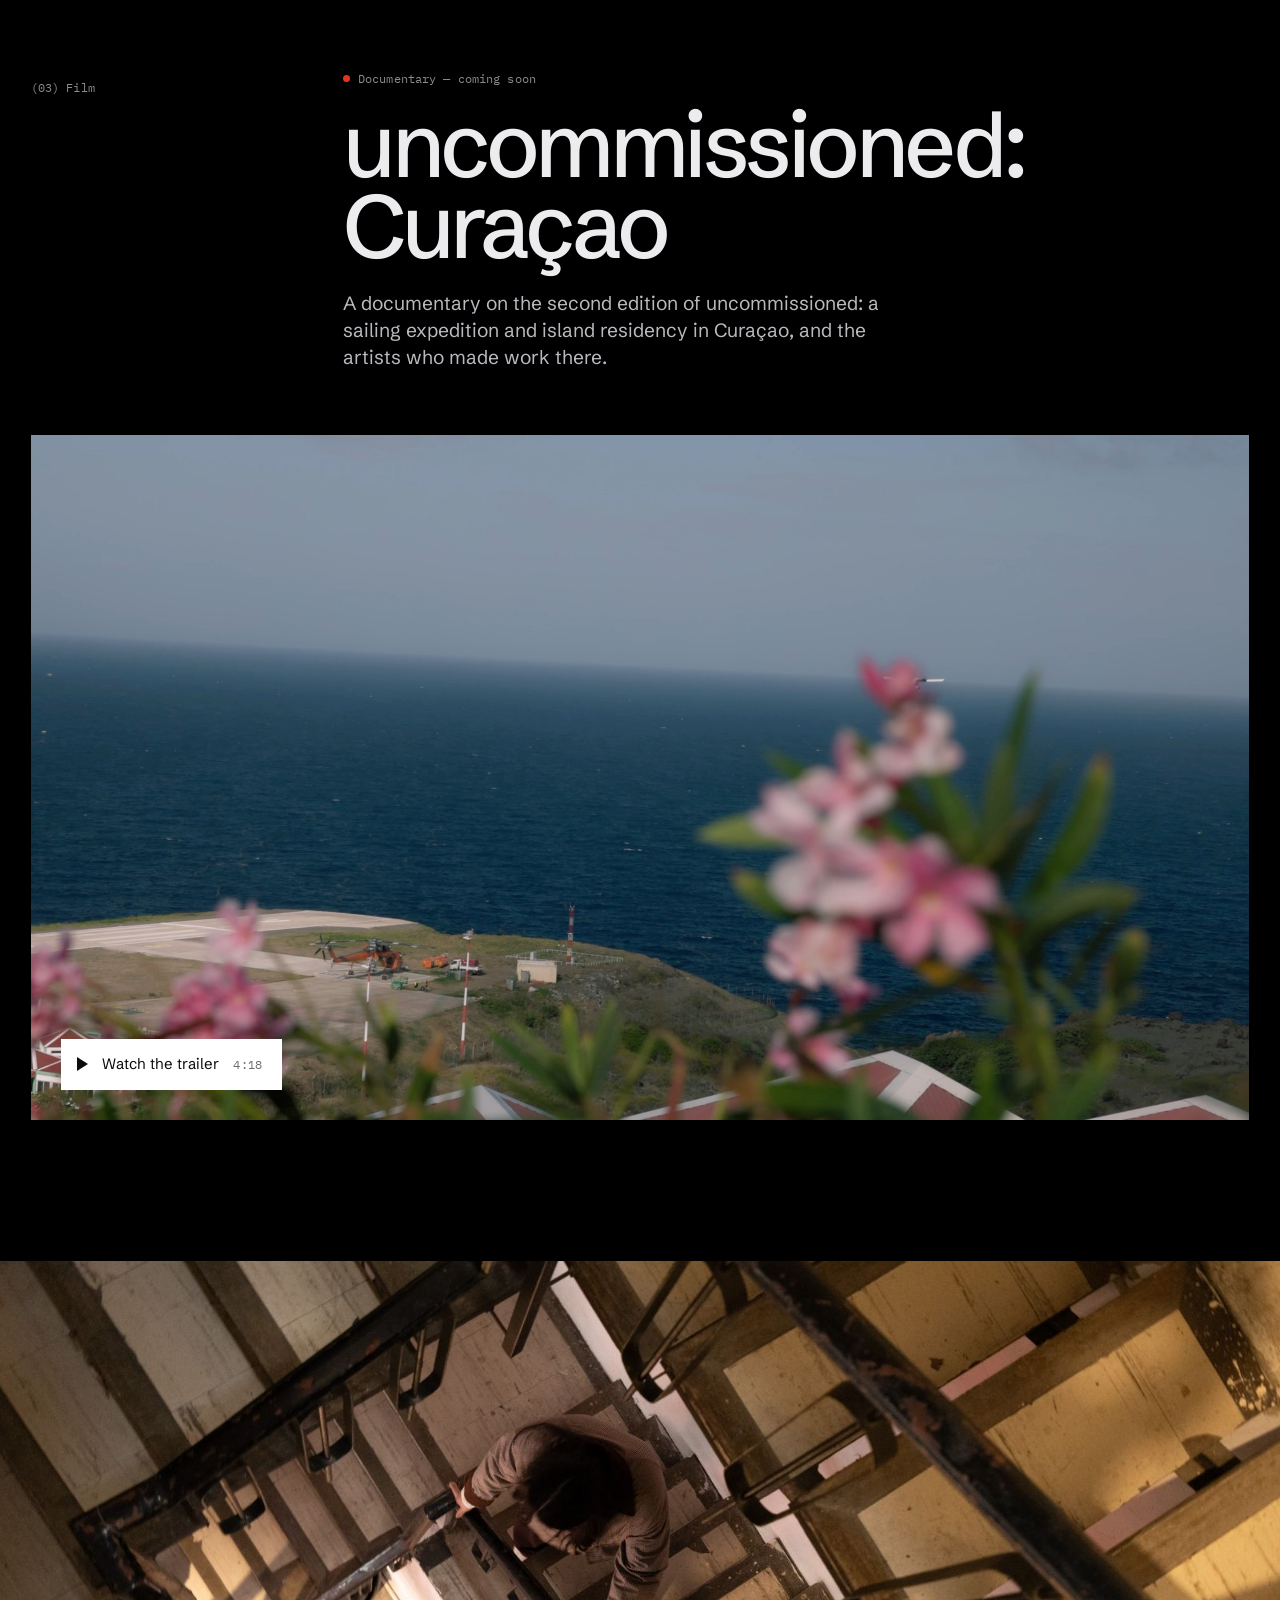
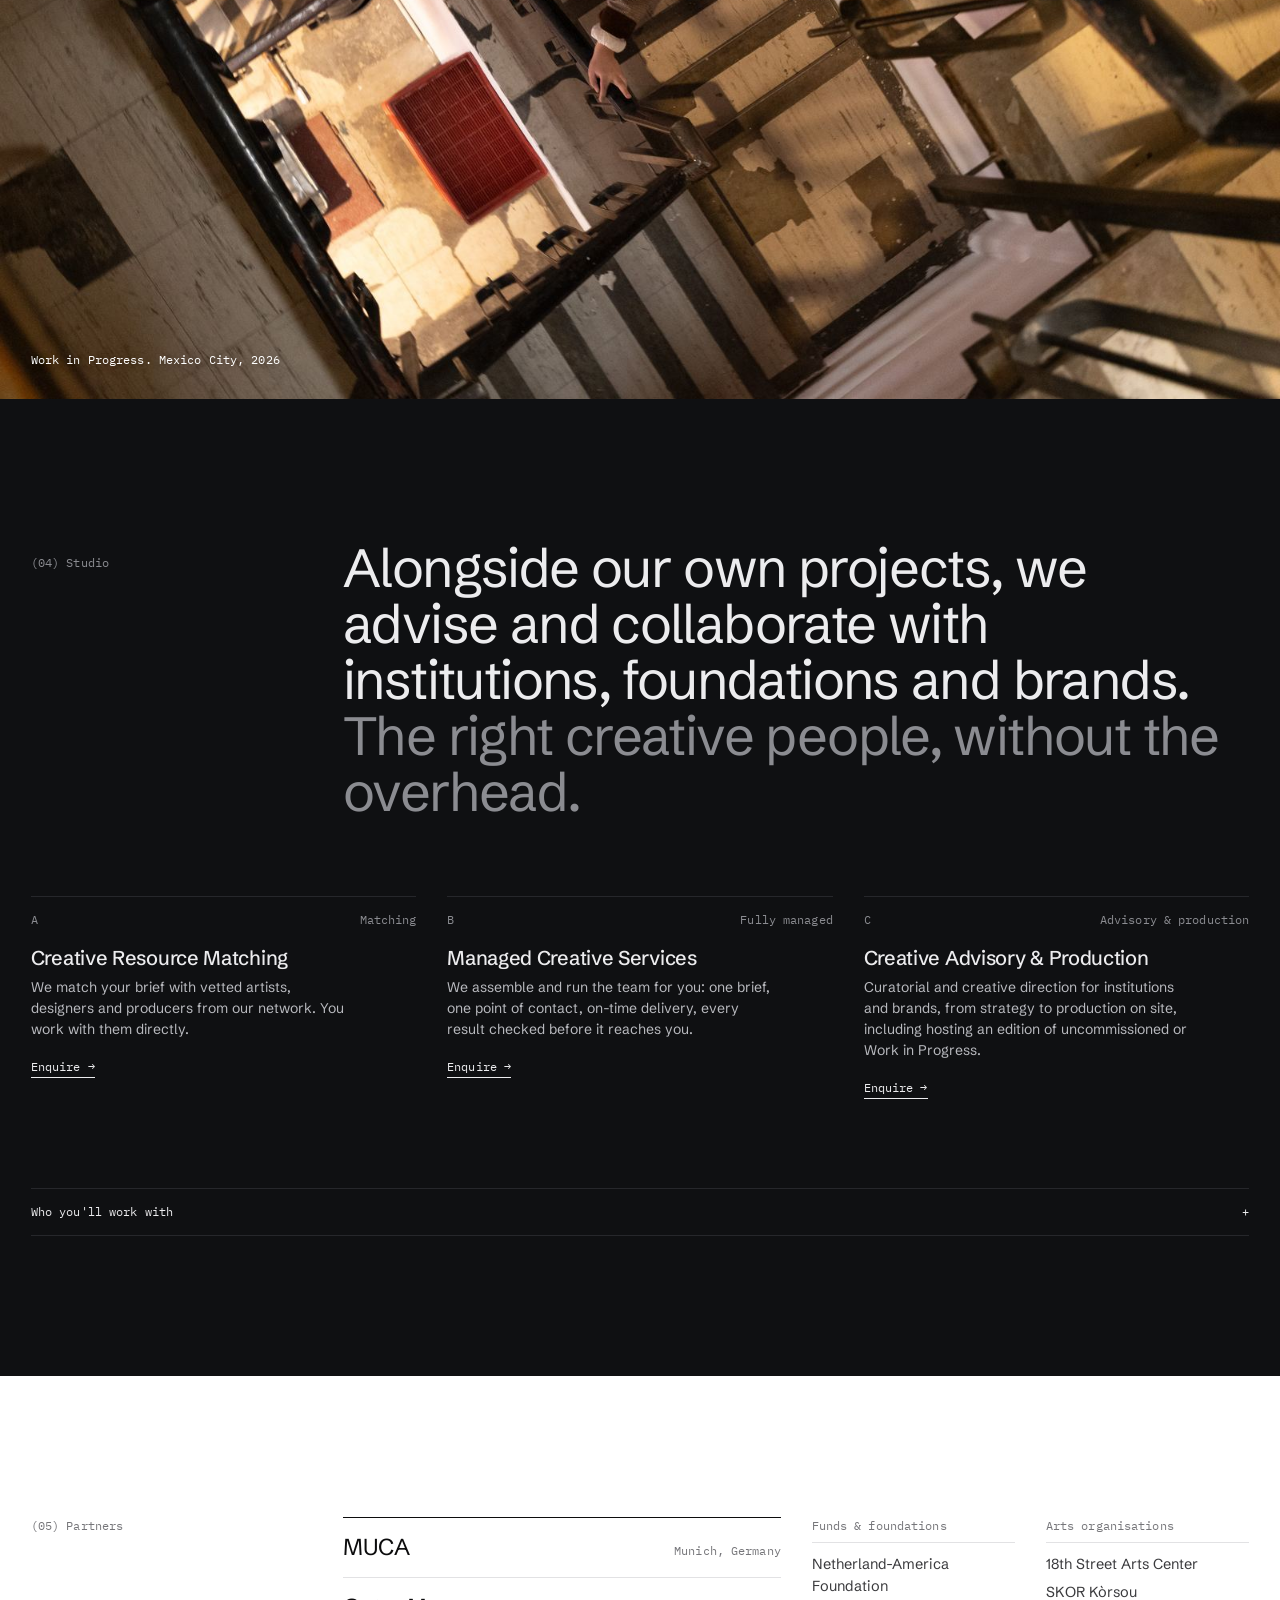
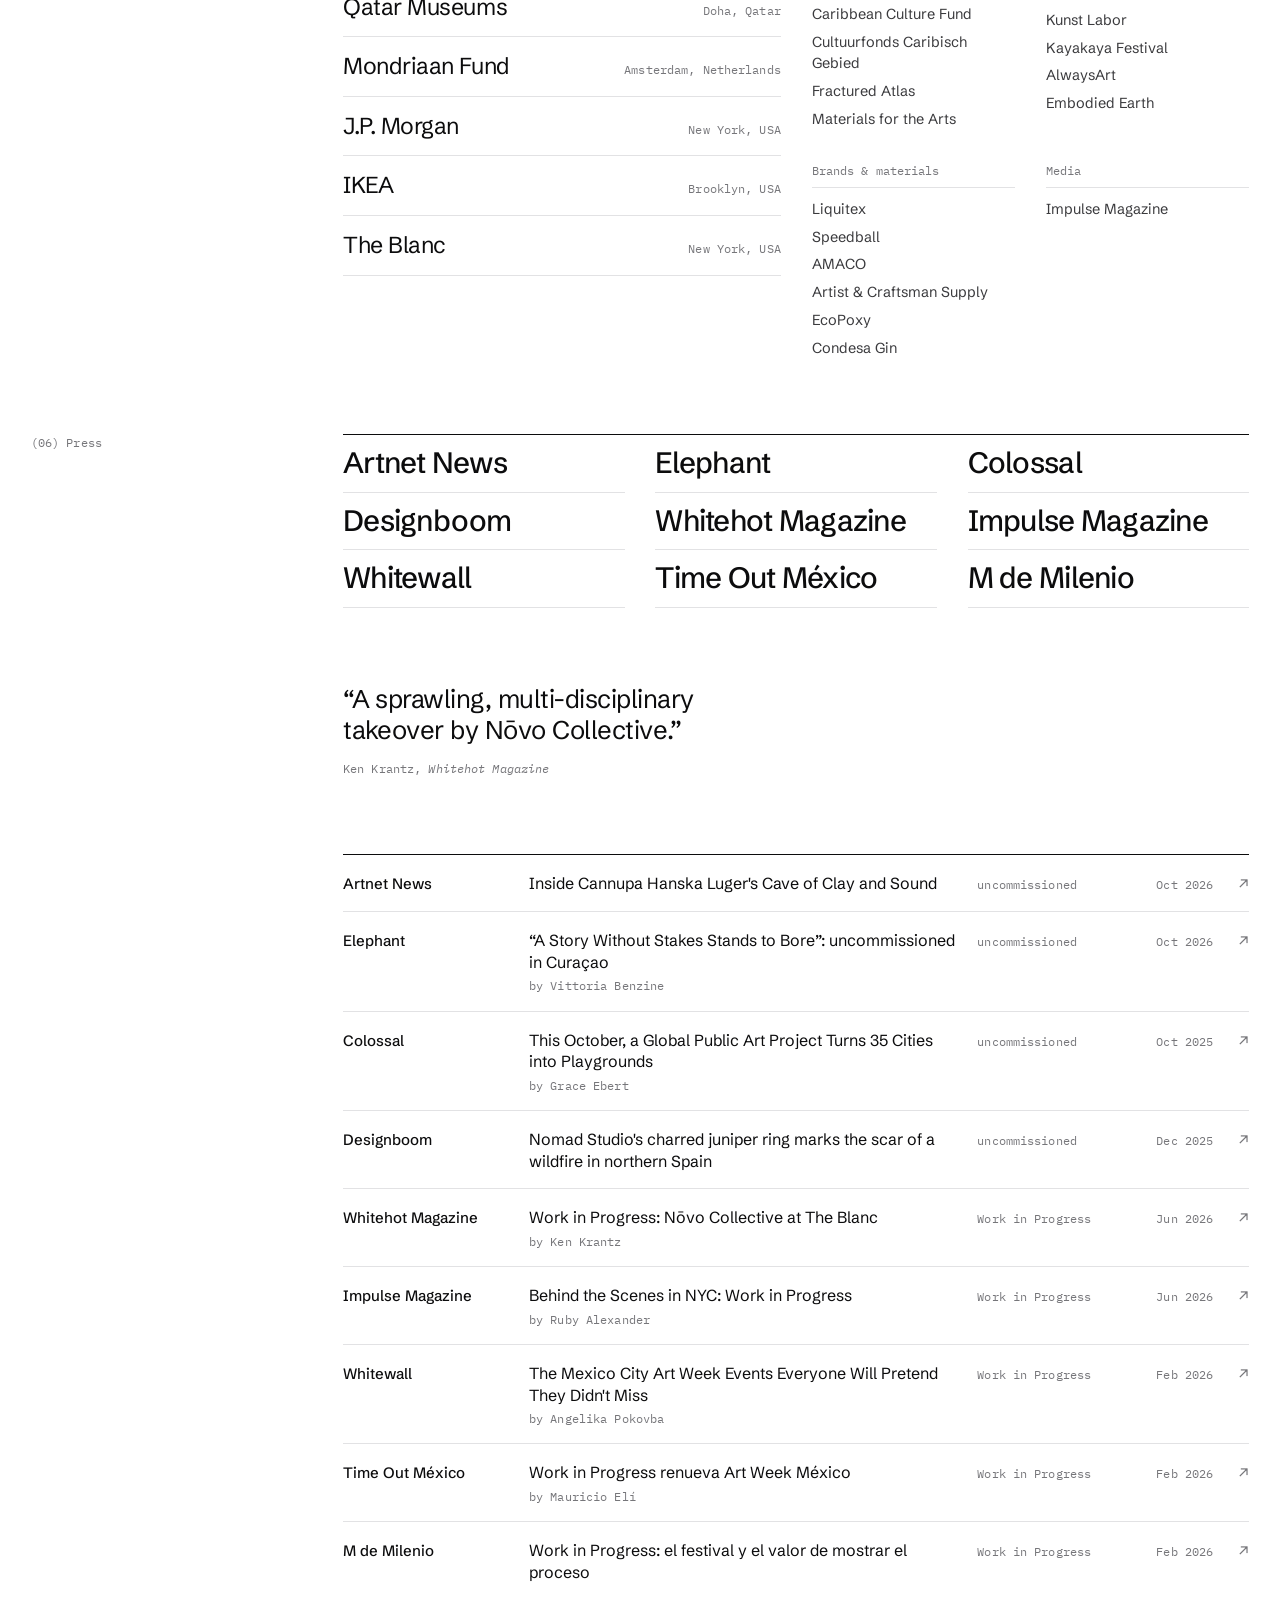
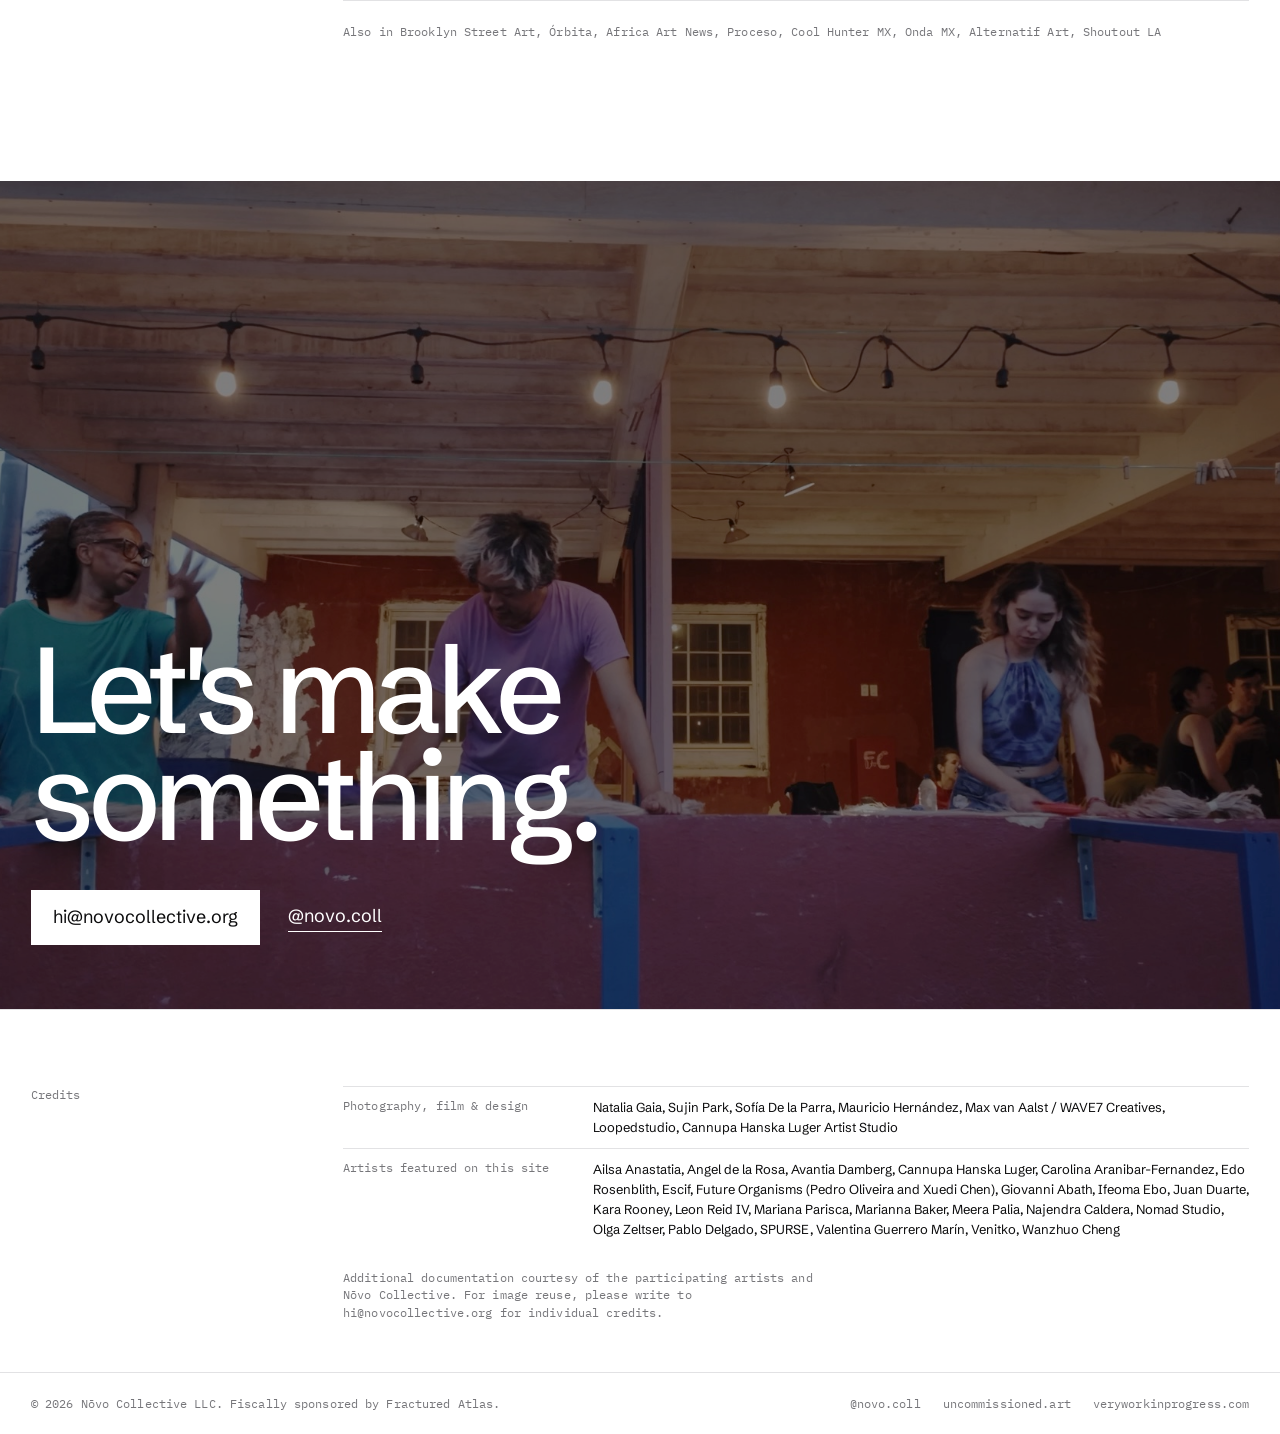
==== commit f280662e: "Services: Creative Resource Matching, Managed Creative Services, Creative Advisory & Production Co-A" ====
--- a/index.html
+++ b/index.html
@@ -234,22 +234,22 @@
 
     <div class="grid offers">
       <article class="offer">
-        <div class="row mono mute"><span>A</span><span>Hourly</span></div>
-        <h3>Consultation</h3>
-        <p>Focused sessions with our curators: programme strategy, artist research, public-space feasibility, partnerships.</p>
-        <a class="go u mono" href="mailto:hi@novocollective.org?subject=Consultation">Enquire →</a>
+        <div class="row mono mute"><span>A</span><span>Matching</span></div>
+        <h3>Creative Resource Matching</h3>
+        <p>We match your brief with vetted artists, designers and producers from our network. You work with them directly.</p>
+        <a class="go u mono" href="mailto:hi@novocollective.org?subject=Creative%20Resource%20Matching">Enquire →</a>
       </article>
       <article class="offer">
-        <div class="row mono mute"><span>B</span><span>Per project</span></div>
-        <h3>Projects</h3>
-        <p>Commissions, installations, exhibitions and live formats. We bring together the right artists, designers and producers from our network, from concept to documentation.</p>
-        <a class="go u mono" href="mailto:hi@novocollective.org?subject=Project">Enquire →</a>
+        <div class="row mono mute"><span>B</span><span>Fully managed</span></div>
+        <h3>Managed Creative Services</h3>
+        <p>We assemble and run the team for you: one brief, one point of contact, on-time delivery, every result checked before it reaches you.</p>
+        <a class="go u mono" href="mailto:hi@novocollective.org?subject=Managed%20Creative%20Services">Enquire →</a>
       </article>
       <article class="offer">
-        <div class="row mono mute"><span>C</span><span>Partnership</span></div>
-        <h3>Collaboration</h3>
-        <p>Host an edition of uncommissioned or Work in Progress, or co-curate something new with us.</p>
-        <a class="go u mono" href="mailto:hi@novocollective.org?subject=Collaboration">Enquire →</a>
+        <div class="row mono mute"><span>C</span><span>Advisory &amp; production</span></div>
+        <h3>Creative Advisory &amp; Production</h3>
+        <p>Curatorial and creative direction for institutions and brands, from strategy to production on site, including hosting an edition of uncommissioned or Work in Progress.</p>
+        <a class="go u mono" href="mailto:hi@novocollective.org?subject=Creative%20Advisory%20%26%20Production">Enquire →</a>
       </article>
     </div>
 
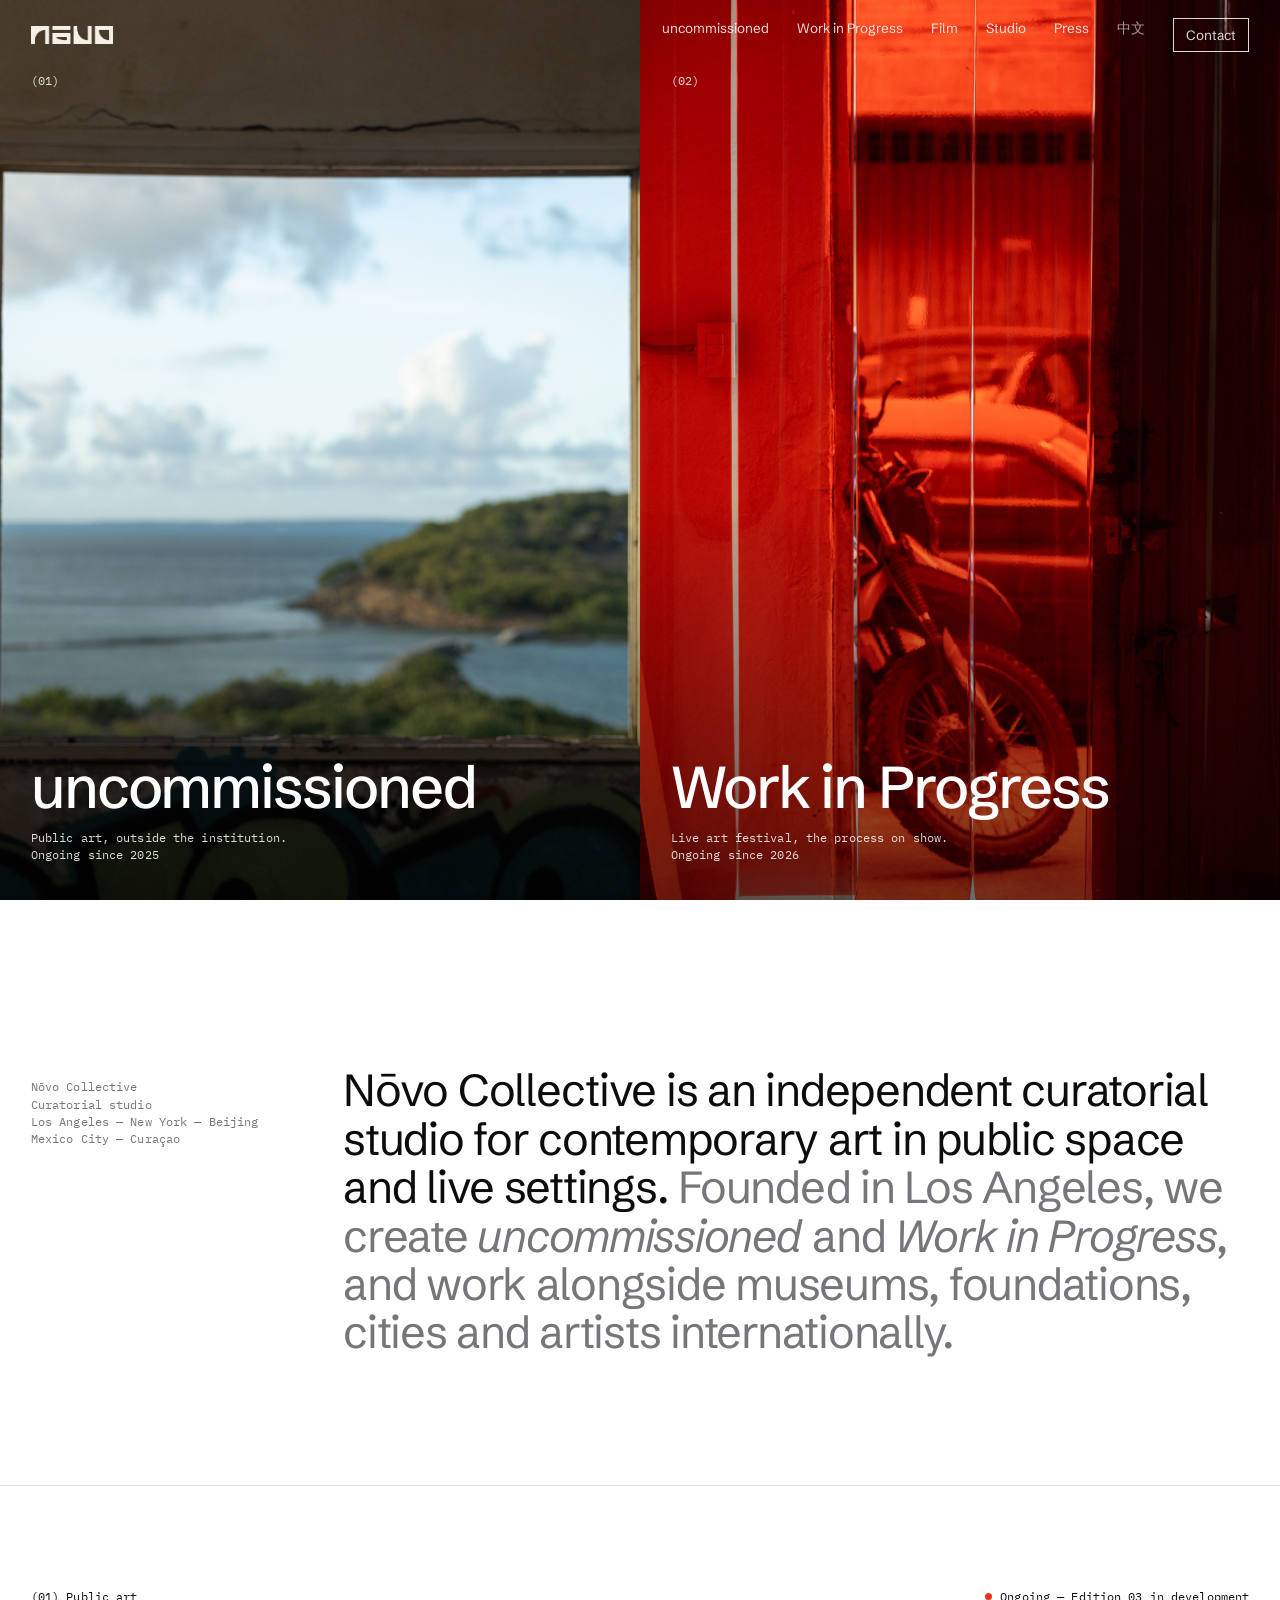
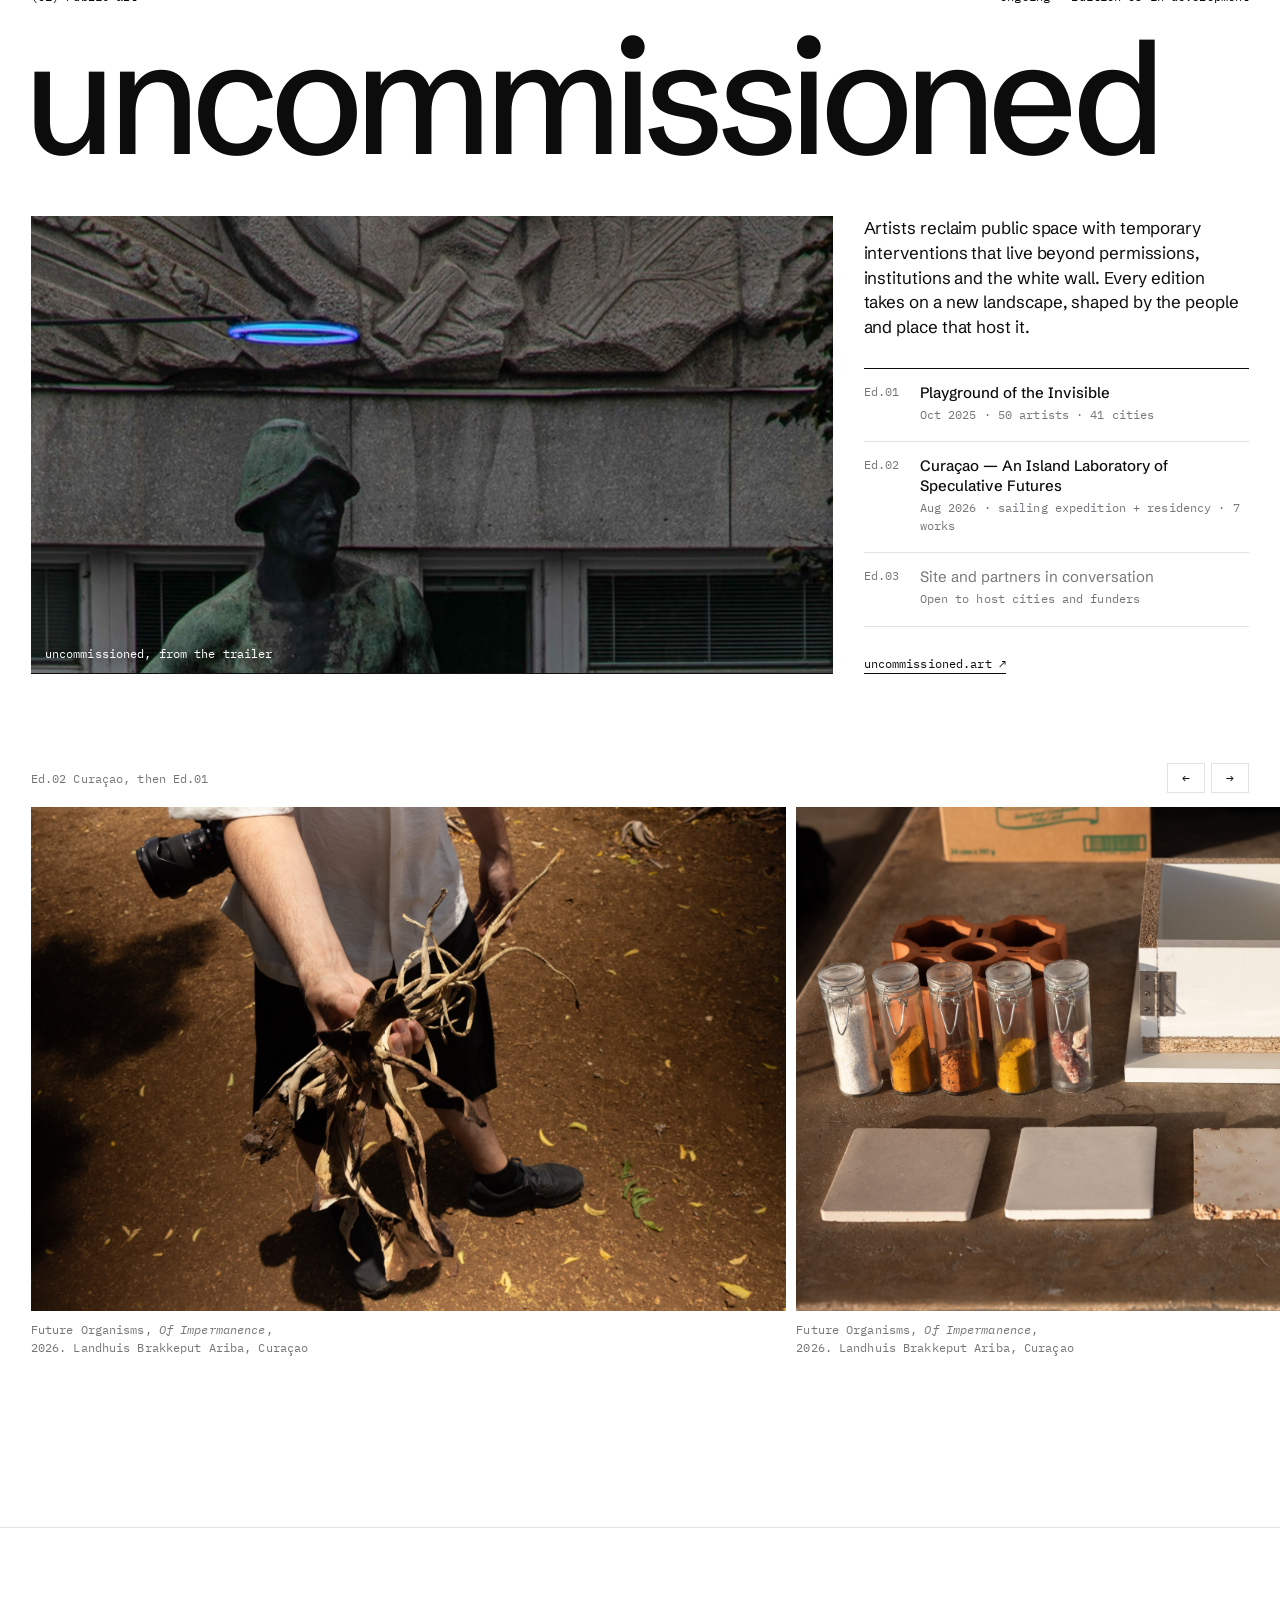
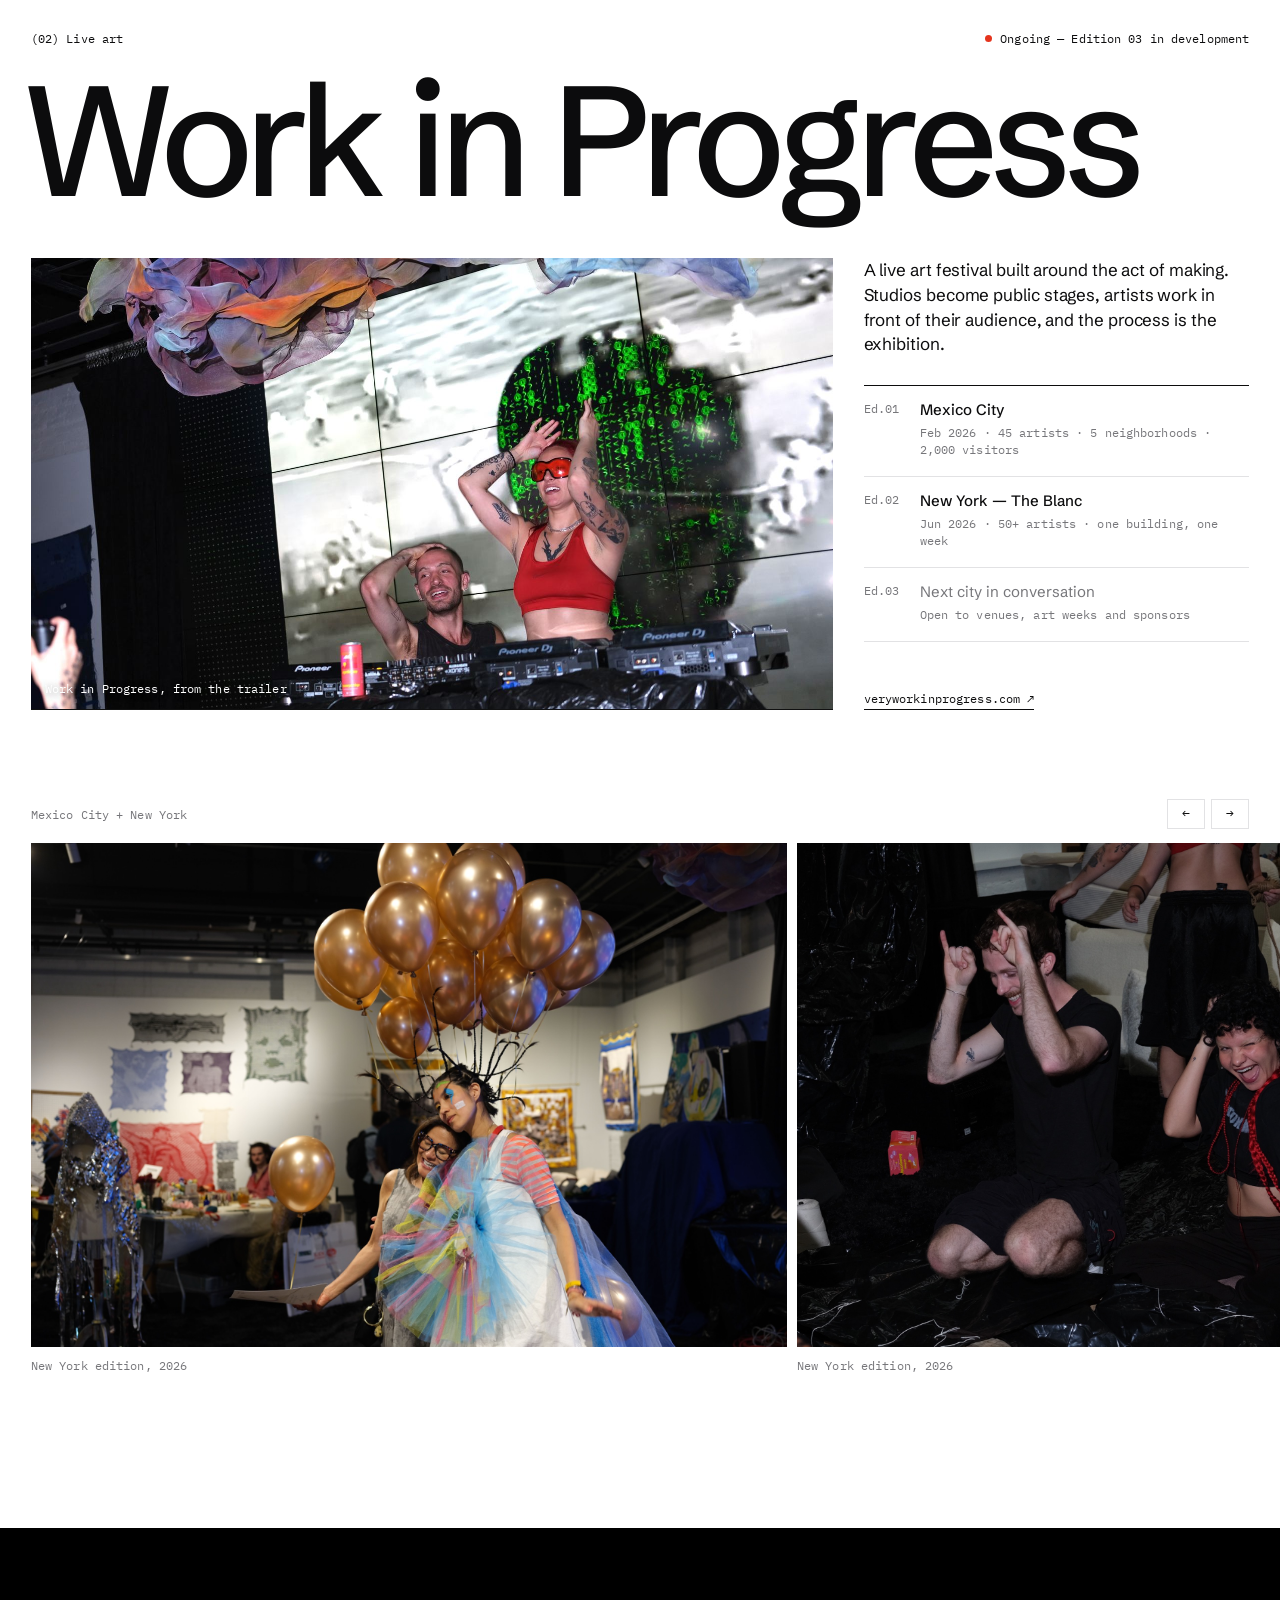
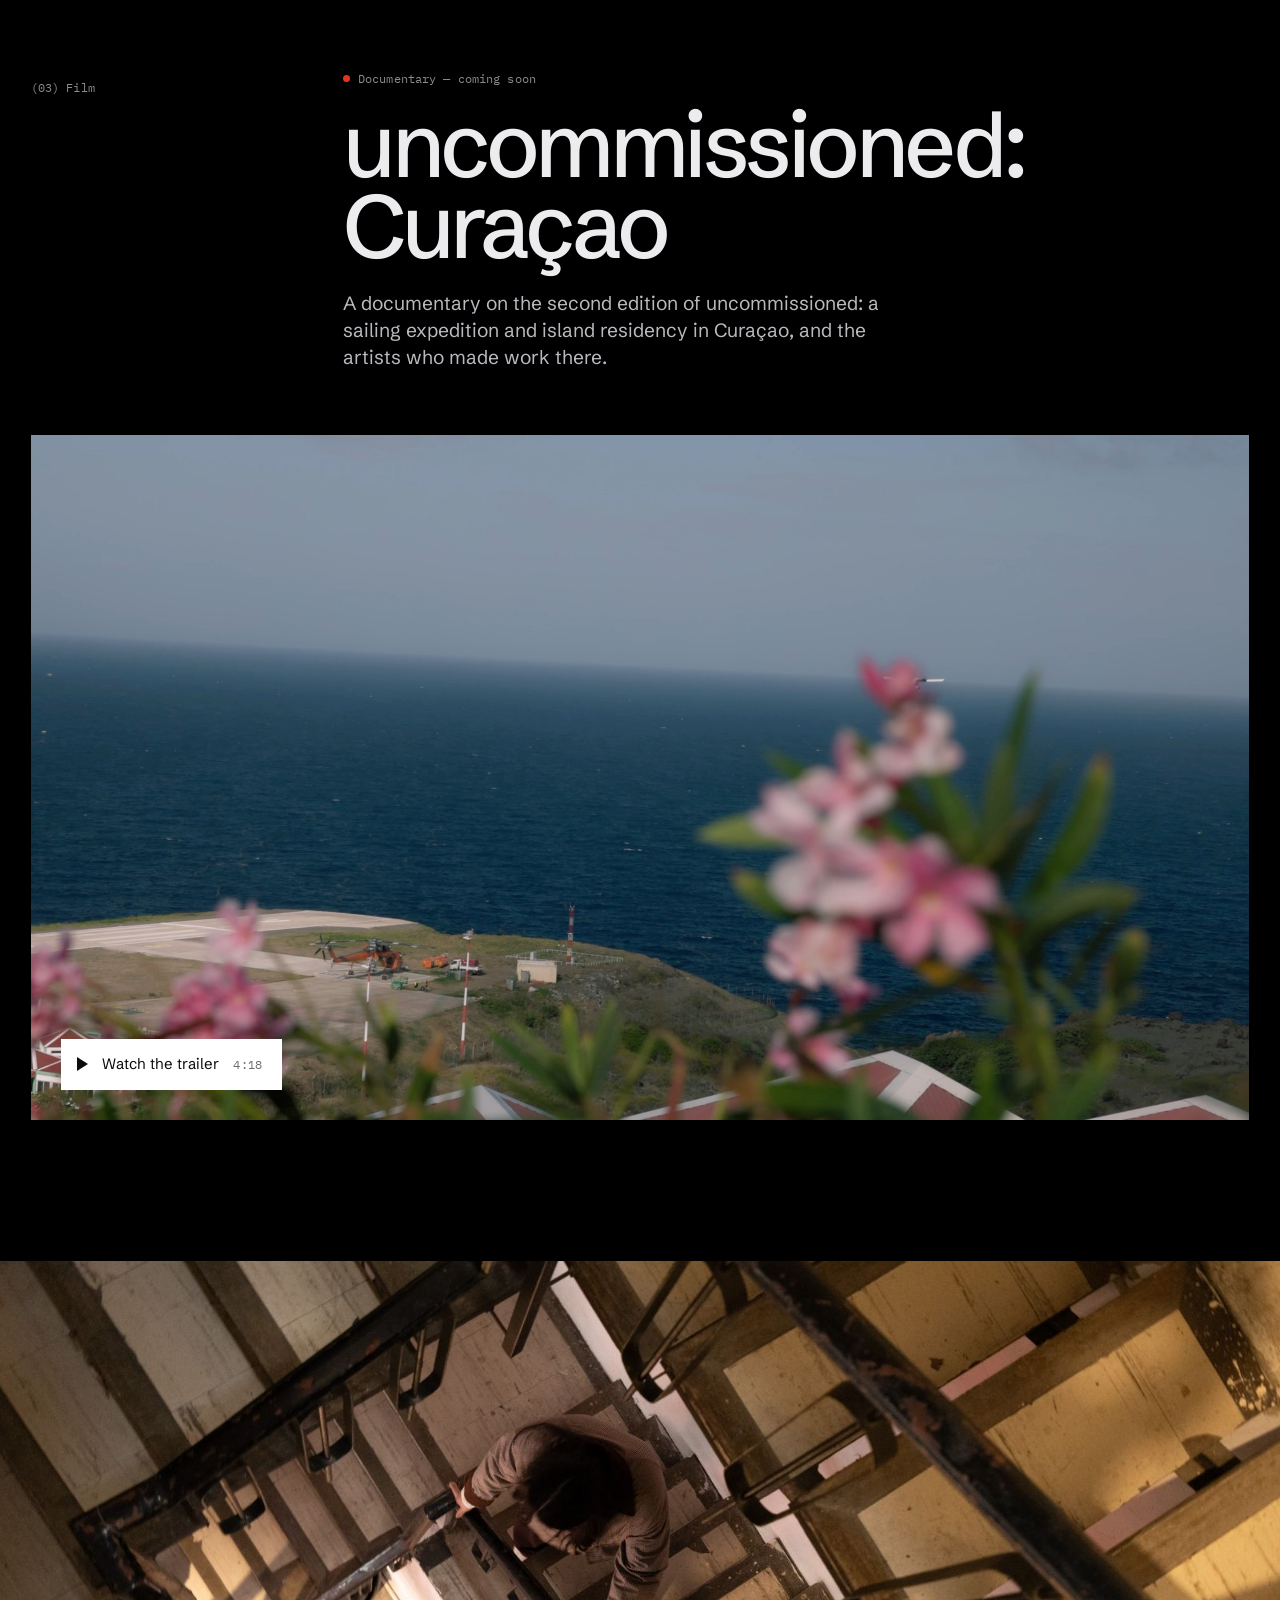
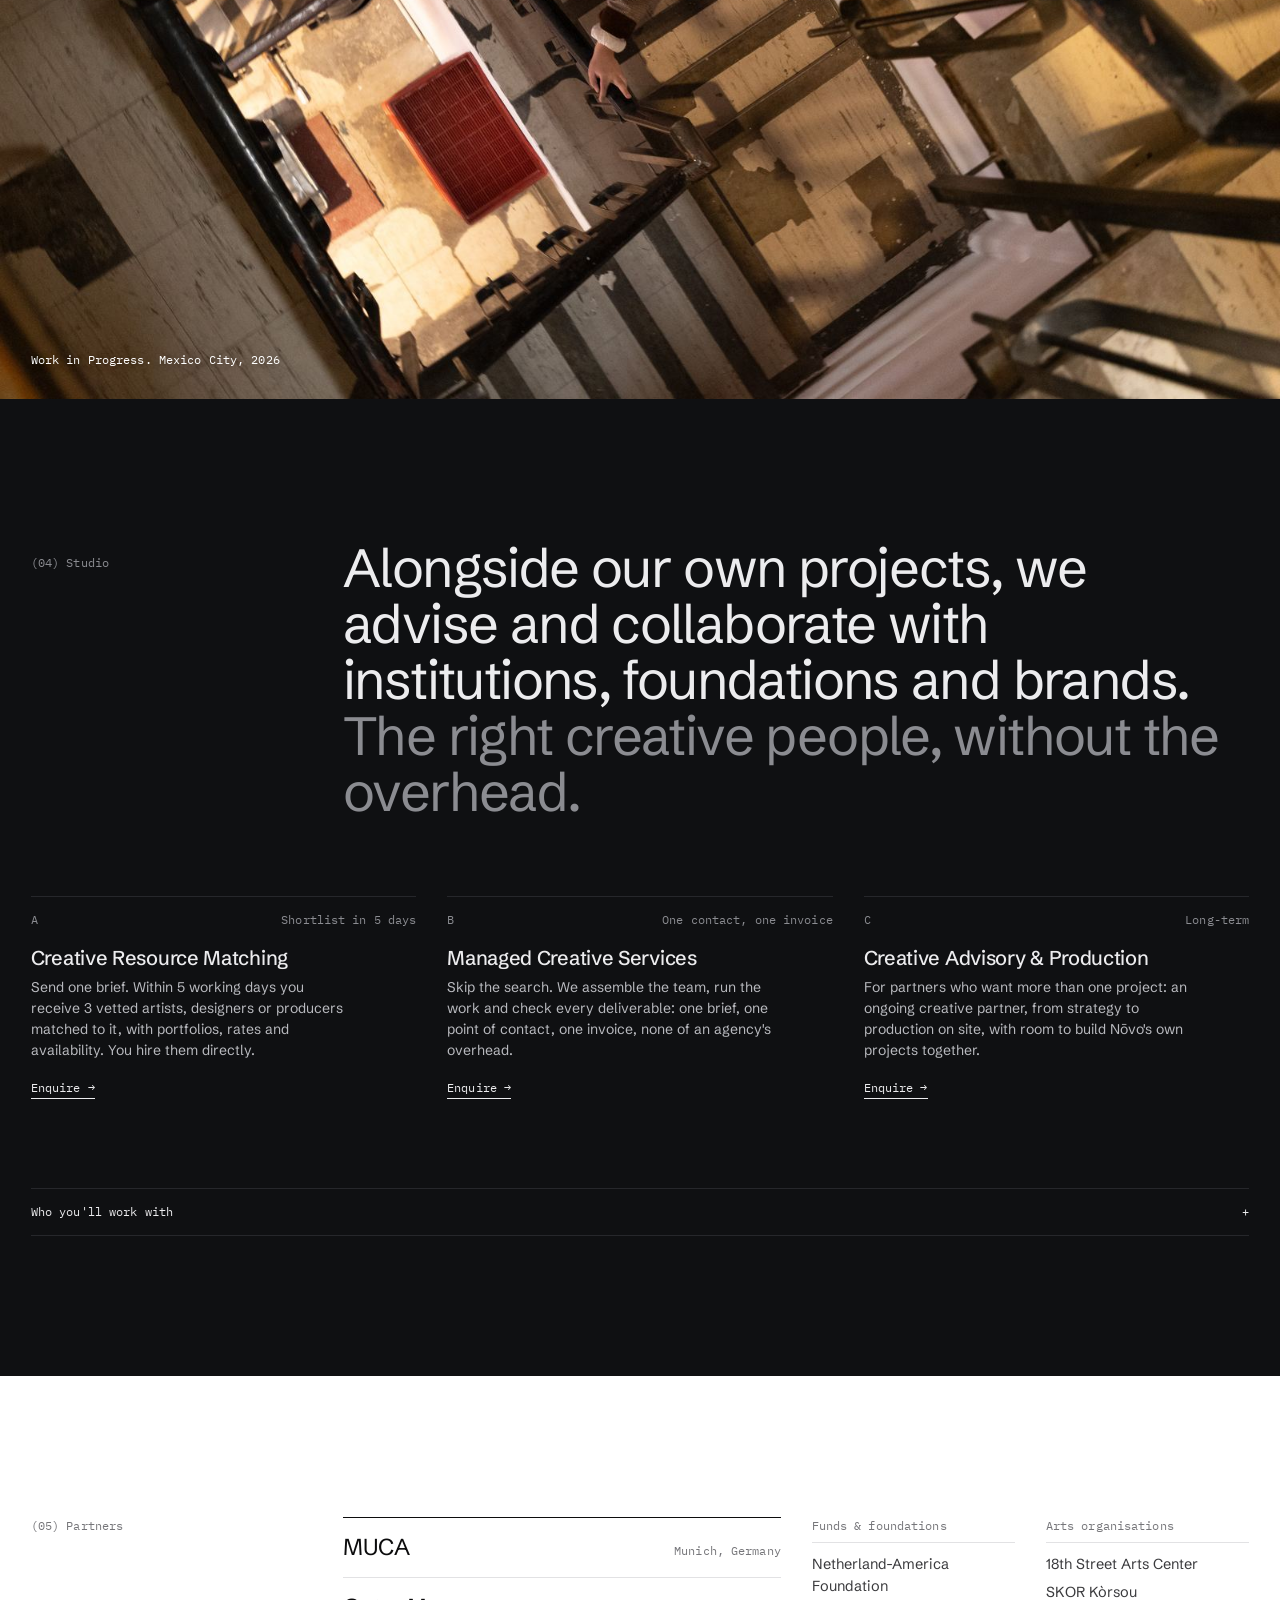
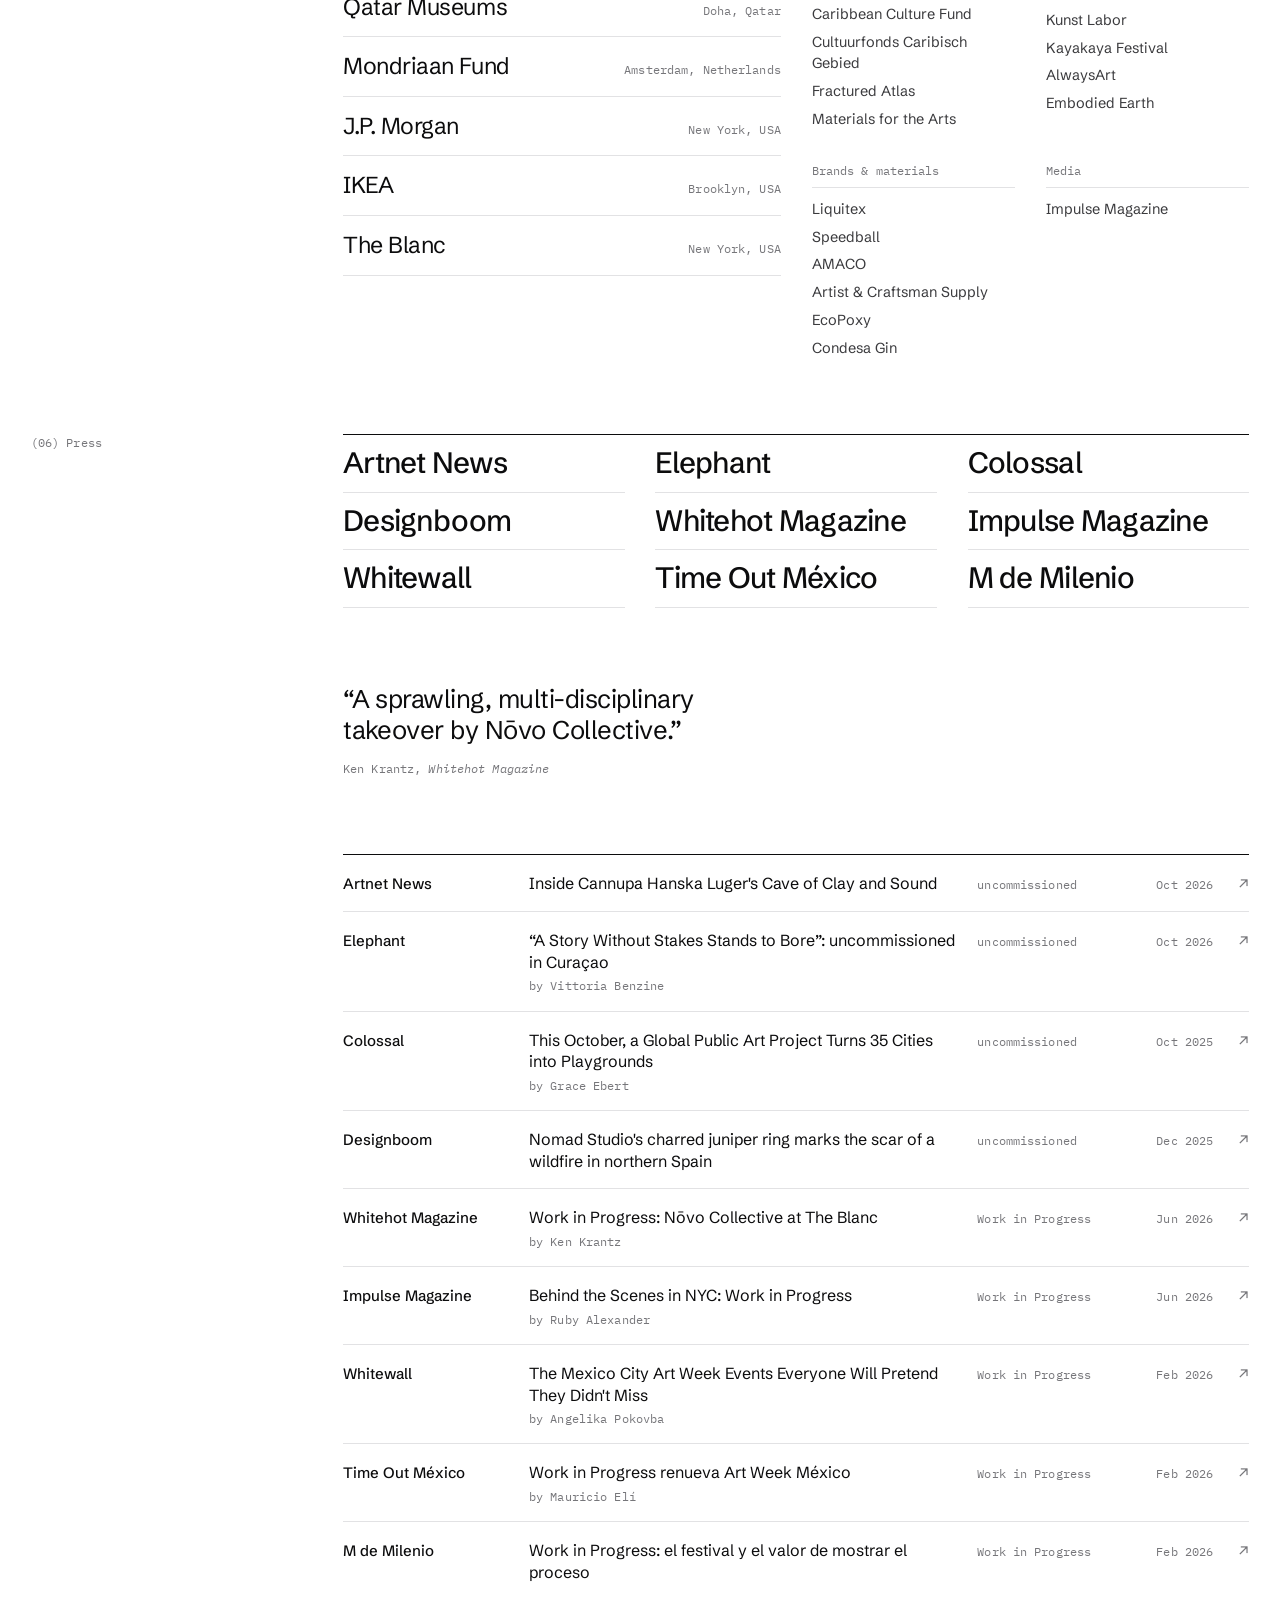
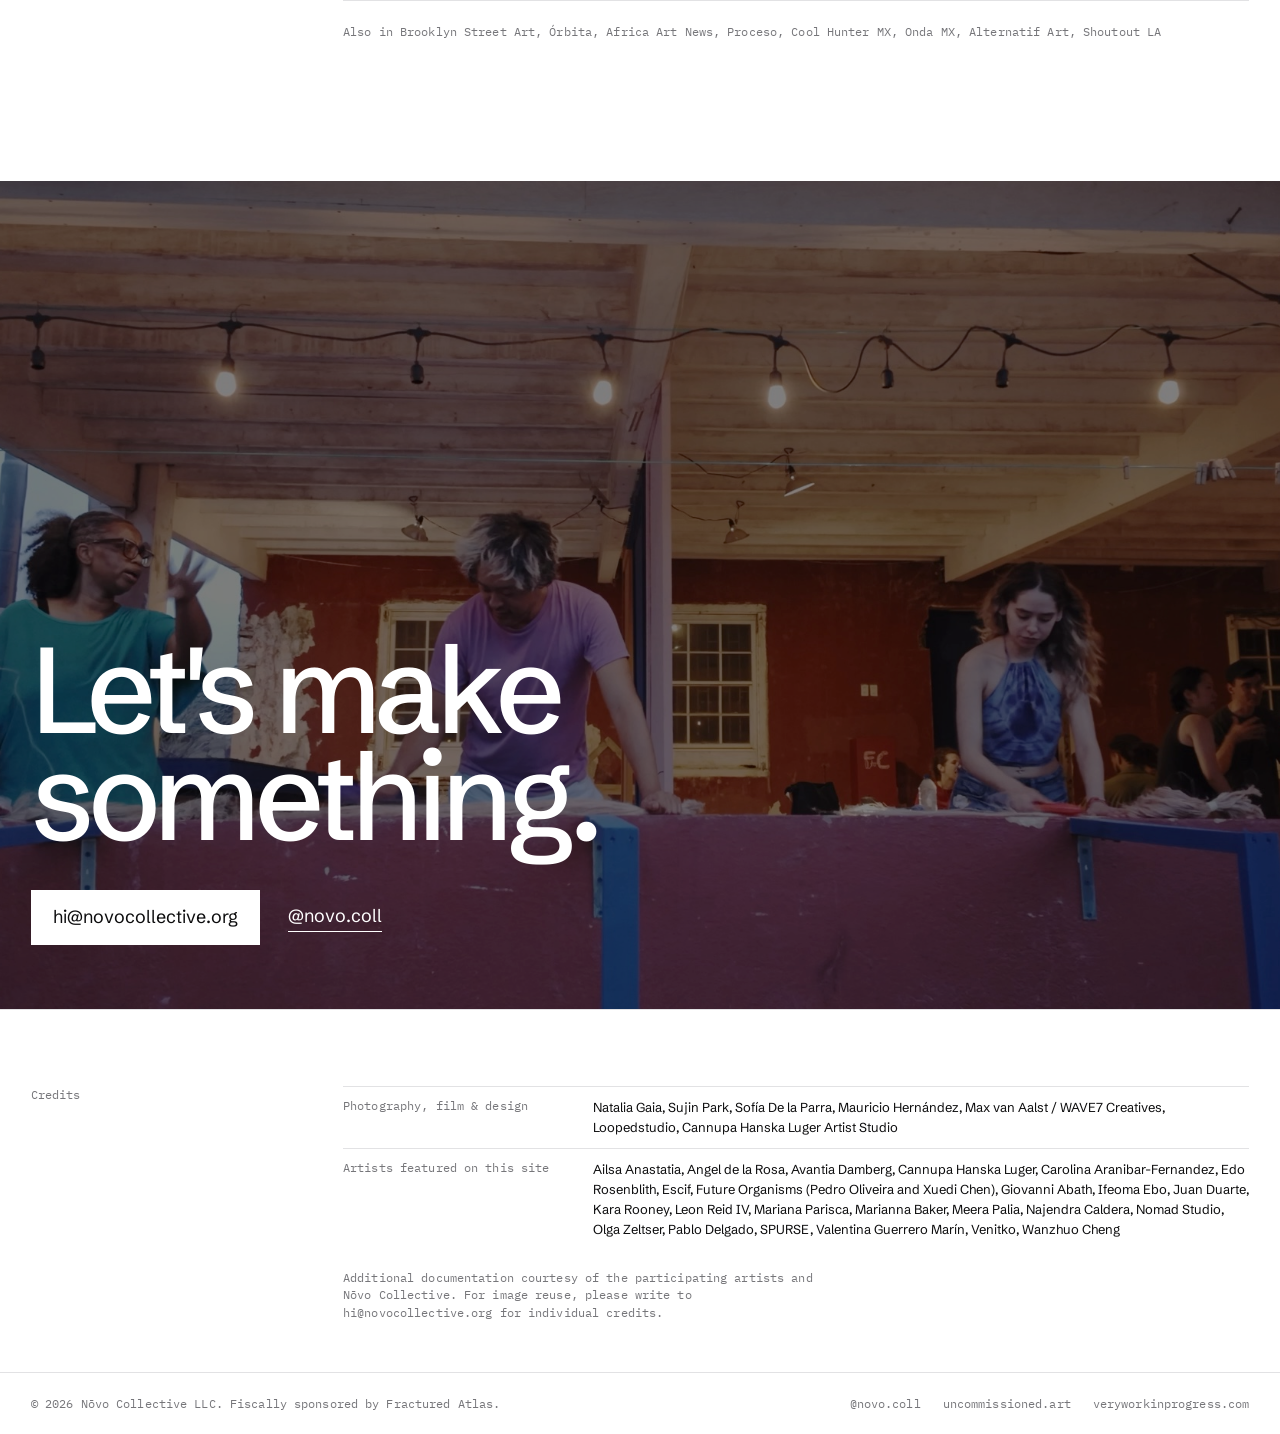
==== commit 83cf967d: "Chinese typography (Song display, sans text, CJK sizes); Studio offers with concrete hooks; Nōvo Net" ====
--- a/index.html
+++ b/index.html
@@ -59,7 +59,7 @@
 
   <!-- Who we are -->
   <section class="statement grid">
-    <p class="side mono mute">Nōvo Collective<br>Curatorial studio<br>Los Angeles — New York<br>Mexico City — Curaçao</p>
+    <p class="side mono mute">Nōvo Collective<br>Curatorial studio<br>Los Angeles — New York — Beijing<br>Mexico City — Curaçao</p>
     <p class="lead">Nōvo Collective is an independent curatorial studio for contemporary art in public space and live settings. <em>Founded in Los Angeles, we create <i>uncommissioned</i> and <i>Work in Progress</i>, and work alongside museums, foundations, cities and artists internationally.</em></p>
   </section>
 
@@ -234,21 +234,21 @@
 
     <div class="grid offers">
       <article class="offer">
-        <div class="row mono mute"><span>A</span><span>Matching</span></div>
+        <div class="row mono mute"><span>A</span><span>Shortlist in 5 days</span></div>
         <h3>Creative Resource Matching</h3>
-        <p>We match your brief with vetted artists, designers and producers from our network. You work with them directly.</p>
+        <p>Send one brief. Within 5 working days you receive 3 vetted artists, designers or producers matched to it, with portfolios, rates and availability. You hire them directly.</p>
         <a class="go u mono" href="mailto:hi@novocollective.org?subject=Creative%20Resource%20Matching">Enquire →</a>
       </article>
       <article class="offer">
-        <div class="row mono mute"><span>B</span><span>Fully managed</span></div>
+        <div class="row mono mute"><span>B</span><span>One contact, one invoice</span></div>
         <h3>Managed Creative Services</h3>
-        <p>We assemble and run the team for you: one brief, one point of contact, on-time delivery, every result checked before it reaches you.</p>
+        <p>Skip the search. We assemble the team, run the work and check every deliverable: one brief, one point of contact, one invoice, none of an agency's overhead.</p>
         <a class="go u mono" href="mailto:hi@novocollective.org?subject=Managed%20Creative%20Services">Enquire →</a>
       </article>
       <article class="offer">
-        <div class="row mono mute"><span>C</span><span>Advisory &amp; production</span></div>
+        <div class="row mono mute"><span>C</span><span>Long-term</span></div>
         <h3>Creative Advisory &amp; Production</h3>
-        <p>Curatorial and creative direction for institutions and brands, from strategy to production on site, including hosting an edition of uncommissioned or Work in Progress.</p>
+        <p>For partners who want more than one project: an ongoing creative partner, from strategy to production on site, with room to build Nōvo's own projects together.</p>
         <a class="go u mono" href="mailto:hi@novocollective.org?subject=Creative%20Advisory%20%26%20Production">Enquire →</a>
       </article>
     </div>
@@ -267,6 +267,10 @@
             <p class="mono mute">Co-Founder · Creative Director &amp; Partnerships</p>
             <p>Shapes the creative direction of each project, and leads partnerships and business development, from the first conversation to a signed agreement.</p>
           </div>
+        </div>
+        <div class="network">
+          <p class="mono"><span class="status">Nōvo Network — coming soon</span></p>
+          <p>A vetted network of artists, designers and producers, each verified through real projects.</p>
         </div>
       </details>
     </div>
@@ -374,7 +378,7 @@
 </main>
 
 <footer class="mono mute">
-  <span>© 2026 Nōvo Collective LLC. Fiscally sponsored by Fractured Atlas.</span>
+  <span lang="en">© 2026 Nōvo Collective LLC. Fiscally sponsored by Fractured Atlas.</span>
   <nav>
     <a href="https://instagram.com/novo.coll" target="_blank" rel="noopener">@novo.coll</a>
     <a href="https://uncommissioned.art" target="_blank" rel="noopener">uncommissioned.art</a>
--- a/style.css
+++ b/style.css
@@ -42,16 +42,22 @@
 .top .lang:hover{opacity:1}
 @media (max-width:760px){.top nav a:not(.cta):not(.lang){display:none}.top nav{align-items:center;gap:18px}.top .logo img{height:15px}}
 
-/* Chinese page: CJK fonts, no negative tracking on running Chinese text, a little more line height */
+/* Chinese page. Display lines are set in a Song (serif) face, running text in a sans;
+   Latin words keep the grotesk. Chinese reads larger than Latin at the same size,
+   so display sizes step down and line height opens up. */
 html:lang(zh){
-  --sans:'Schibsted Grotesk','PingFang SC','Hiragino Sans GB','Noto Sans SC','Microsoft YaHei',system-ui,sans-serif;
+  --sans:'Schibsted Grotesk','PingFang SC','Noto Sans SC','Hiragino Sans GB','Microsoft YaHei',system-ui,sans-serif;
   --mono:'IBM Plex Mono','PingFang SC','Noto Sans SC','Microsoft YaHei',ui-monospace,monospace;
-}
-html:lang(zh) .statement .lead{letter-spacing:0;line-height:1.32}
-html:lang(zh) .w-head h2{letter-spacing:0;line-height:1.3}
-html:lang(zh) .contact h2{letter-spacing:0;line-height:1.05}
-html:lang(zh) .f-lede,html:lang(zh) .p-body aside p,html:lang(zh) .offer p,html:lang(zh) .person p{letter-spacing:.02em;line-height:1.75}
-html:lang(zh) .mono{letter-spacing:.03em}
+  --song:'Schibsted Grotesk','Noto Serif SC','Songti SC','STSong',serif;
+}
+html:lang(zh) .statement .lead{font-family:var(--song);font-size:clamp(21px,2.55vw,38px);line-height:1.62;letter-spacing:.01em}
+html:lang(zh) .w-head h2{font-family:var(--song);font-size:clamp(22px,2.7vw,40px);line-height:1.55;letter-spacing:.01em}
+html:lang(zh) .f-lede{font-family:var(--song);font-size:clamp(16px,1.35vw,19px);line-height:1.85;letter-spacing:.02em}
+html:lang(zh) .contact h2{font-family:var(--song);font-weight:500;font-size:clamp(40px,6.2vw,104px);line-height:1.2;letter-spacing:.04em}
+html:lang(zh) .p-body aside p,html:lang(zh) .offer p,html:lang(zh) .person p,html:lang(zh) .network p{font-size:14.5px;letter-spacing:.03em;line-height:1.85}
+html:lang(zh) .offer h3{letter-spacing:.04em}
+html:lang(zh) .mono{font-size:12px;letter-spacing:.06em}
+html:lang(zh) .panel-txt .mono{line-height:1.8}
 
 /* hero diptych */
 .hero{display:grid;grid-template-columns:1fr 1fr;height:100svh;min-height:560px;background:#000}
@@ -170,6 +176,10 @@
 .person .name{font-size:20px;font-weight:500;letter-spacing:-.015em}
 .person p{margin-bottom:6px}
 .person p:not(.name):not(.mono){color:#b9babf;font-size:14px;max-width:44ch;margin-top:10px}
+.network{border-top:1px solid var(--night-rule);padding:20px 0 28px;display:grid;grid-template-columns:1fr 1fr;gap:var(--gutter)}
+.network .mono{color:var(--night-ink)}
+.network p:not(.mono){color:#b9babf;font-size:14px;max-width:44ch}
+@media (max-width:700px){.network{grid-template-columns:1fr;row-gap:10px}}
 @media (max-width:700px){.people{grid-template-columns:1fr;row-gap:32px}}
 
 /* partners + press */
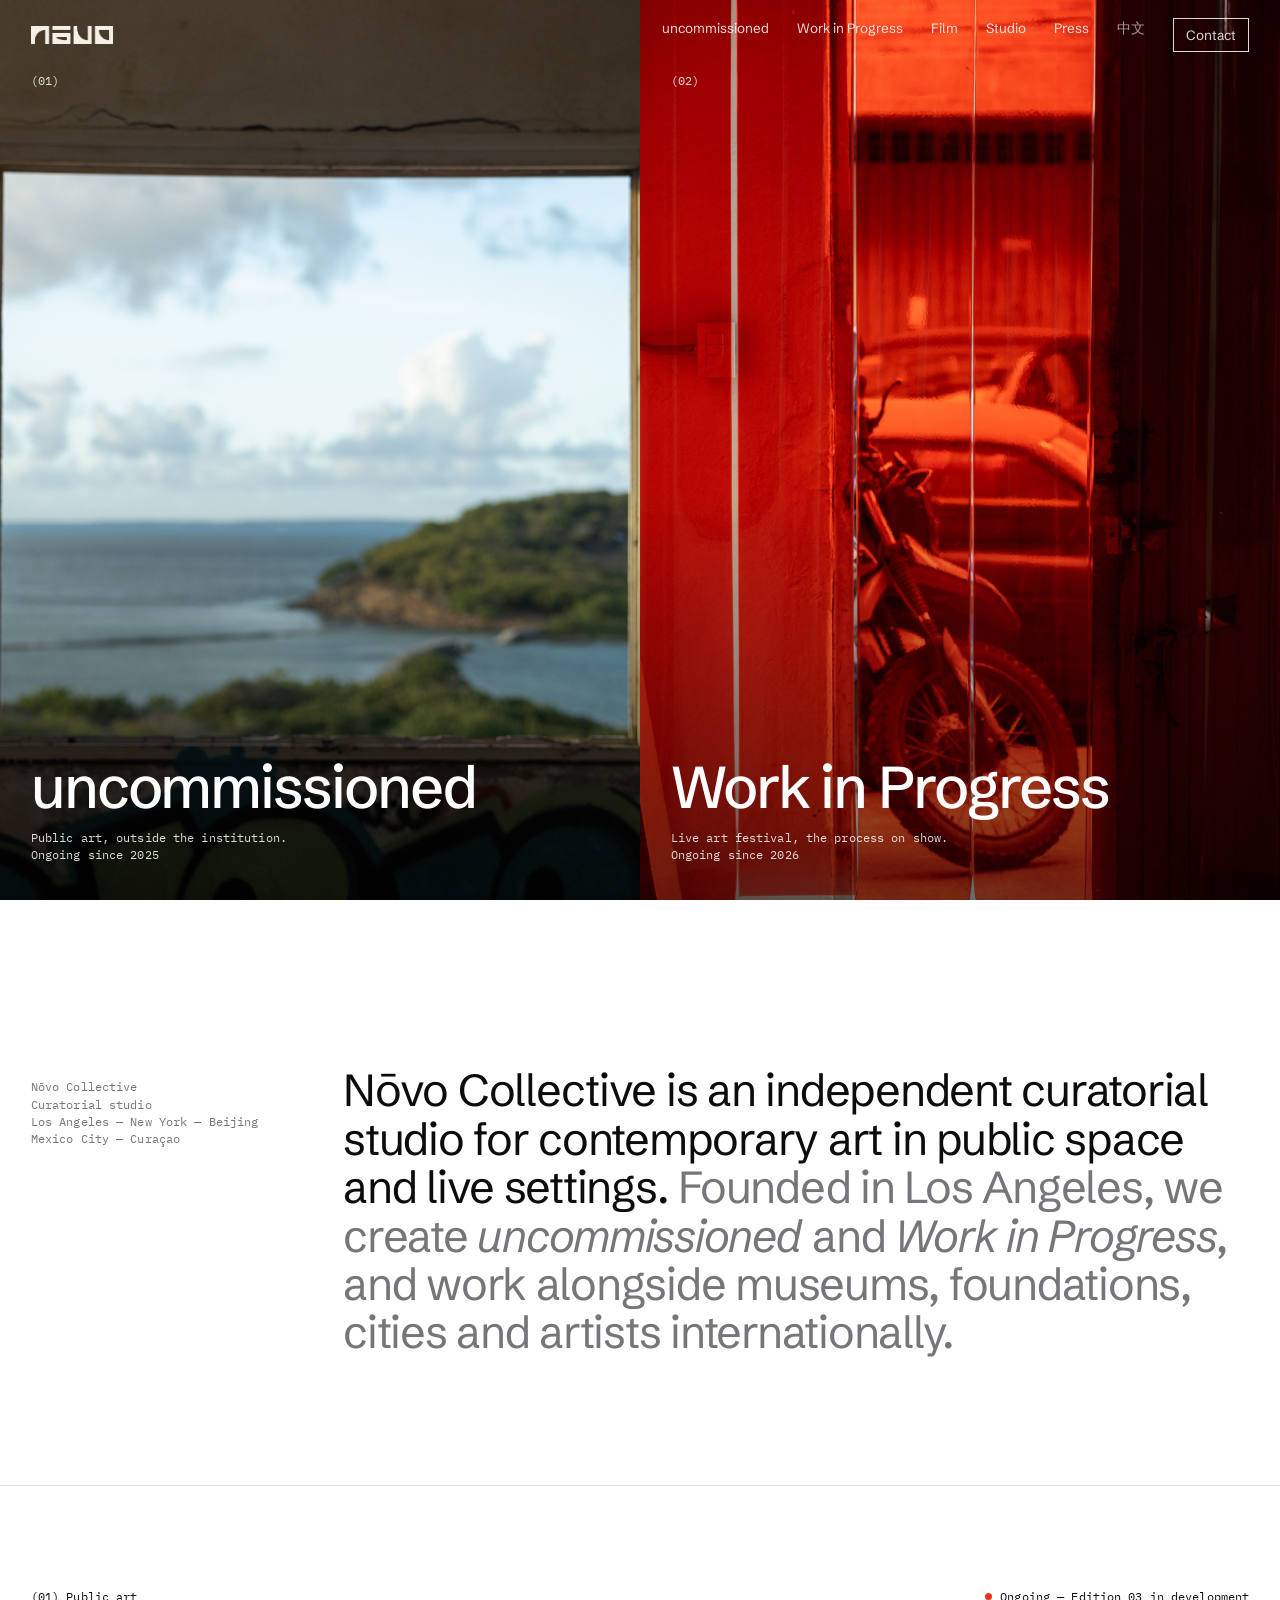
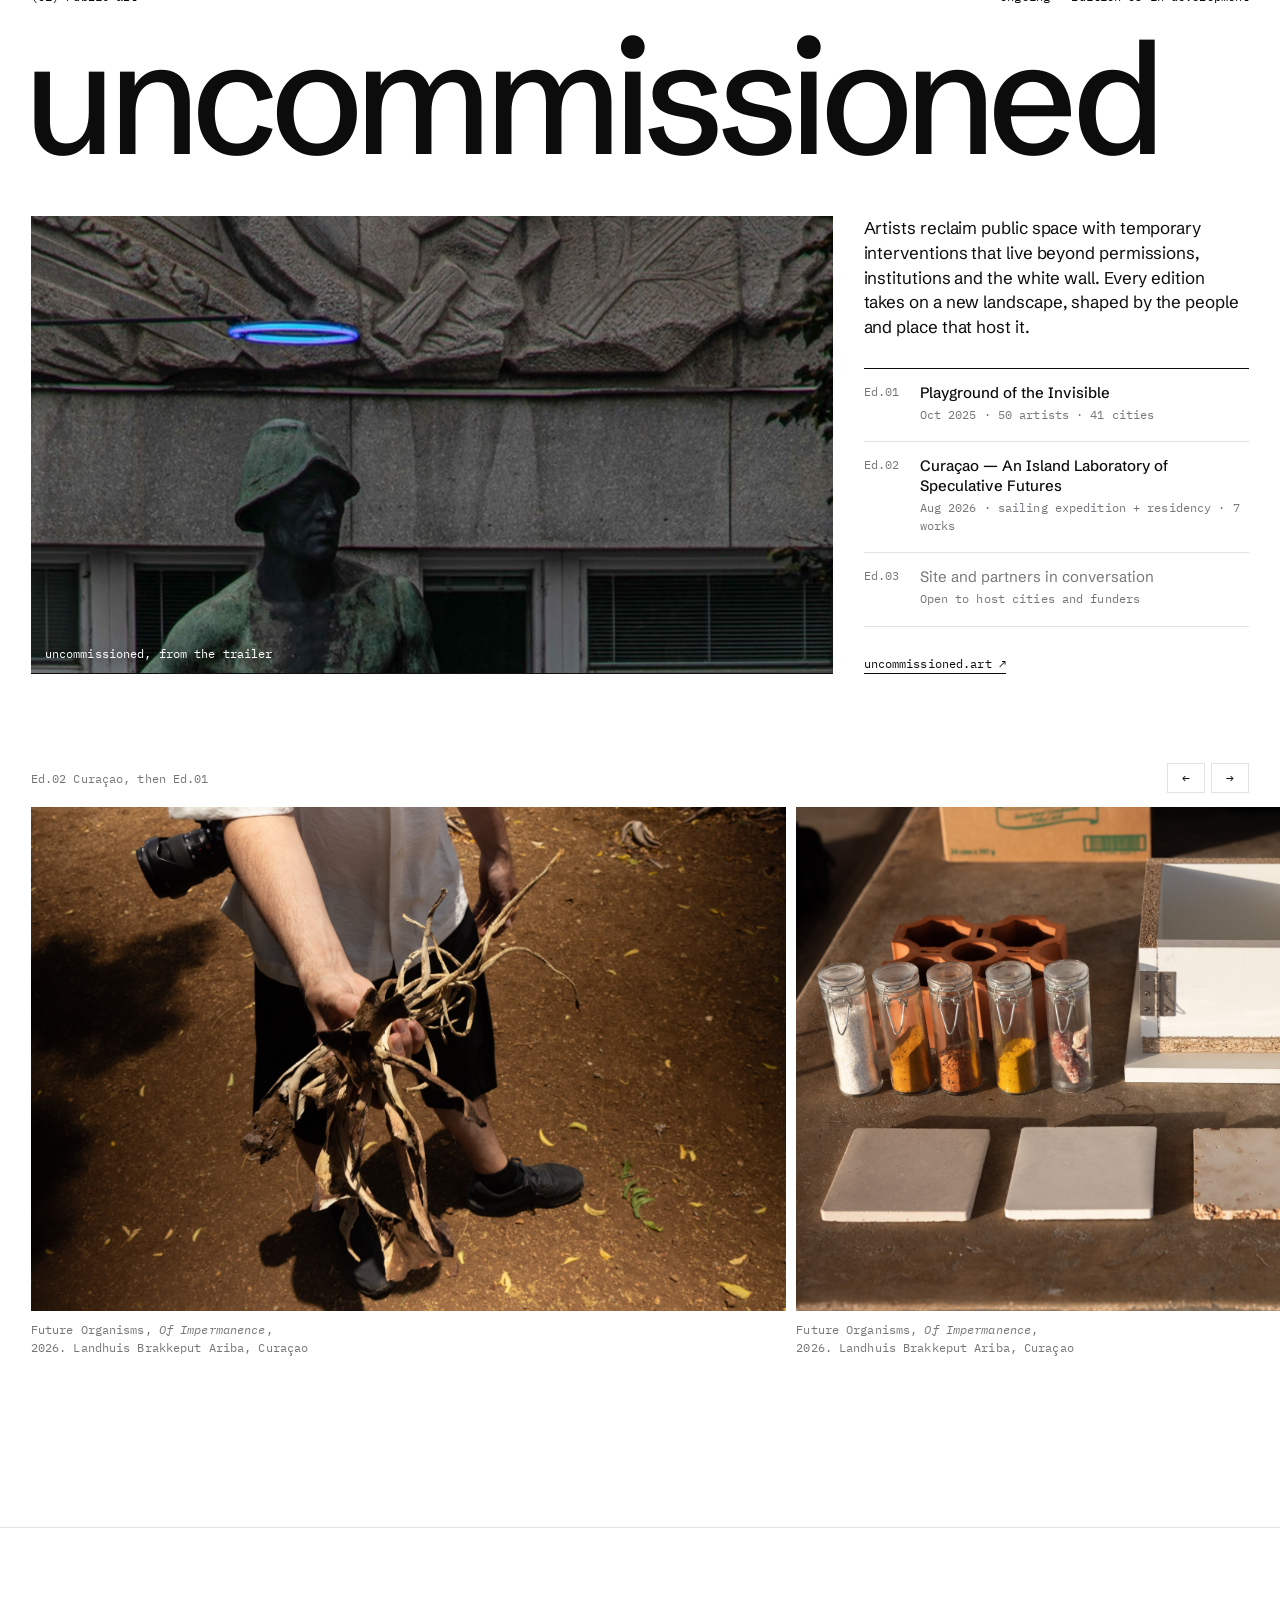
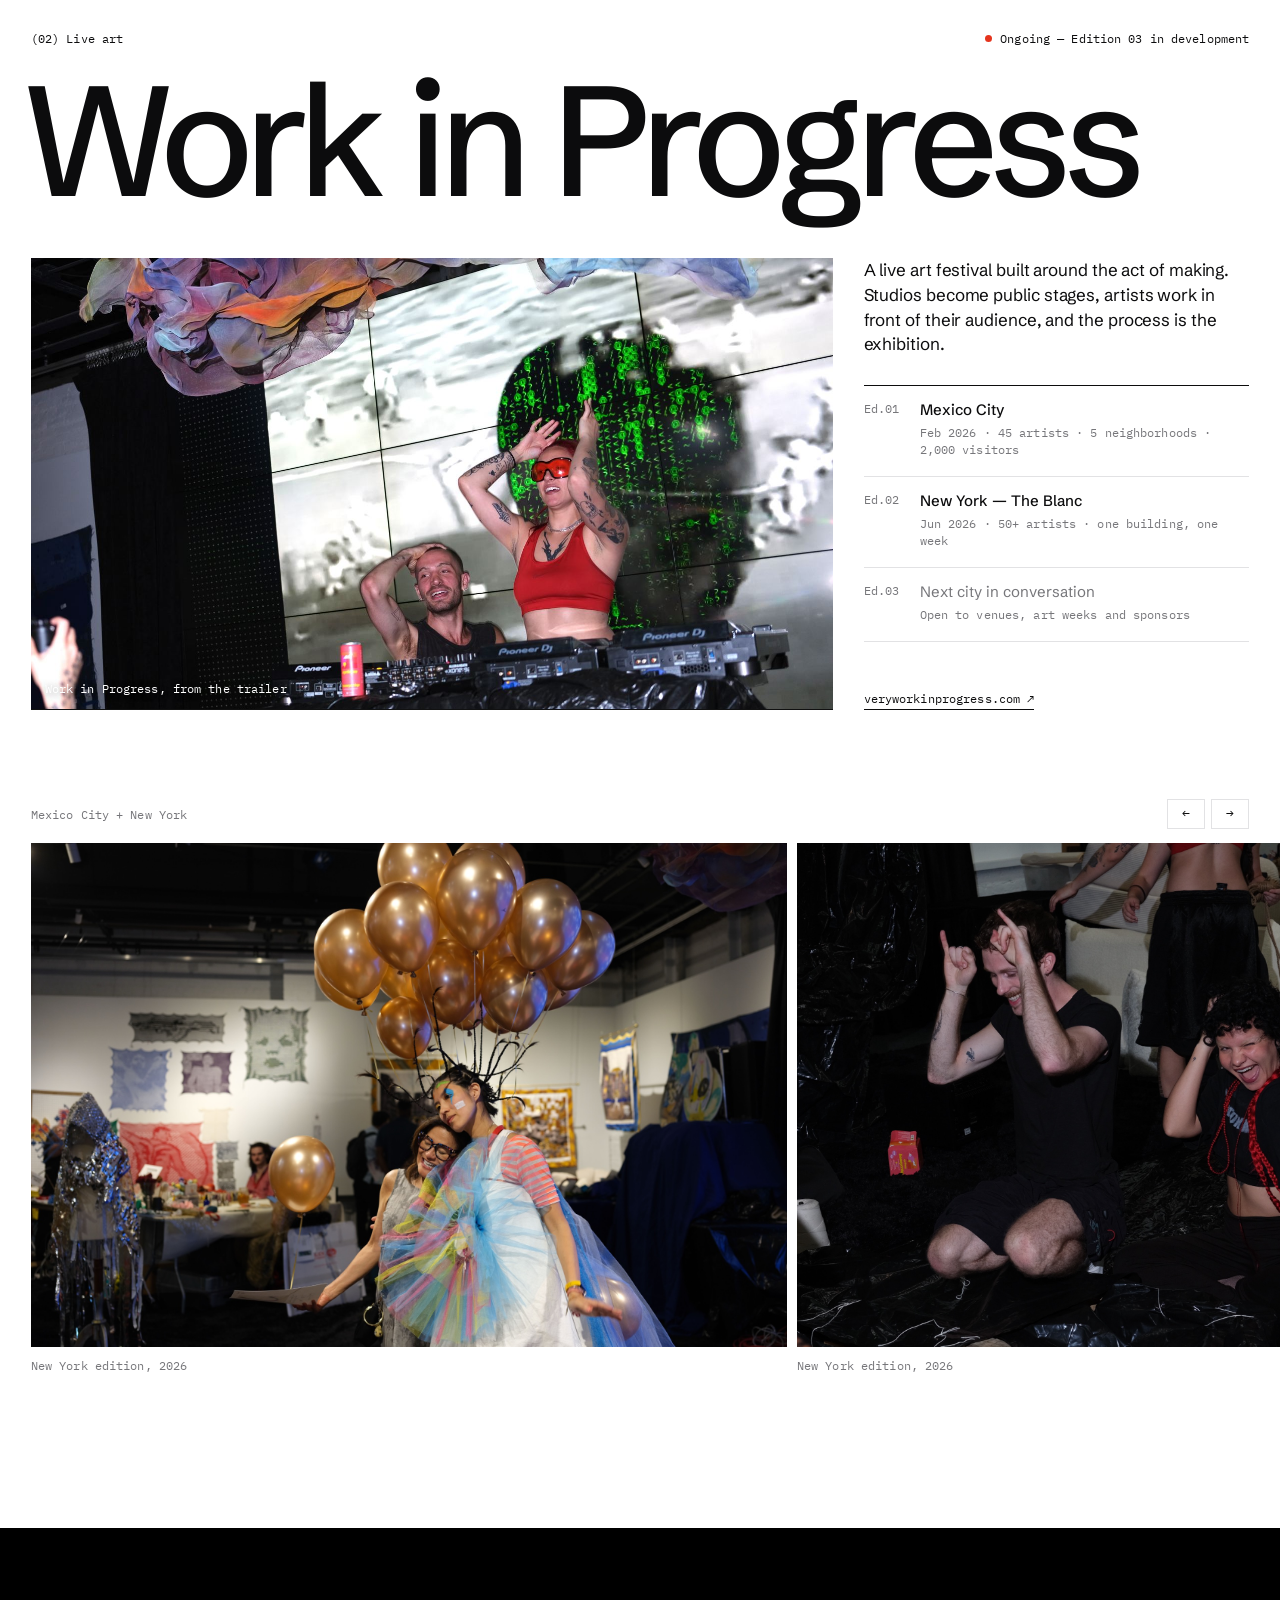
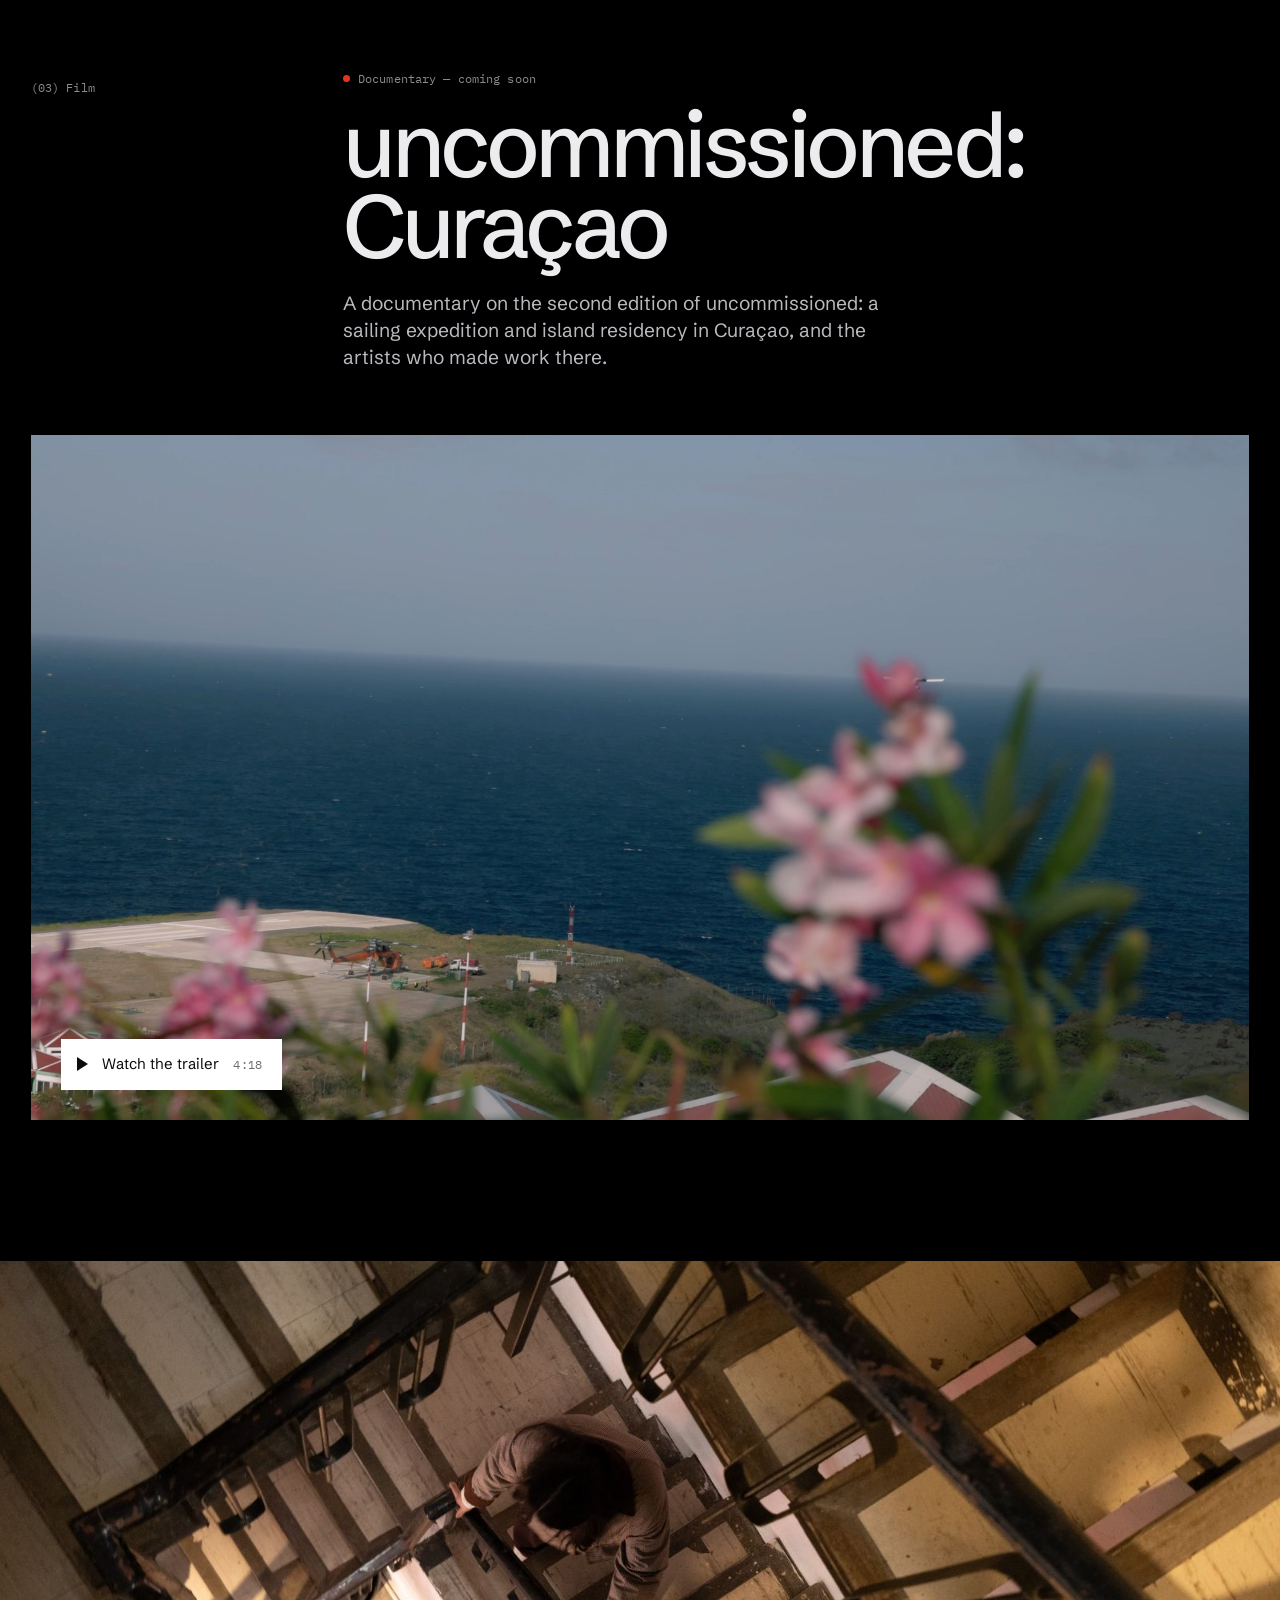
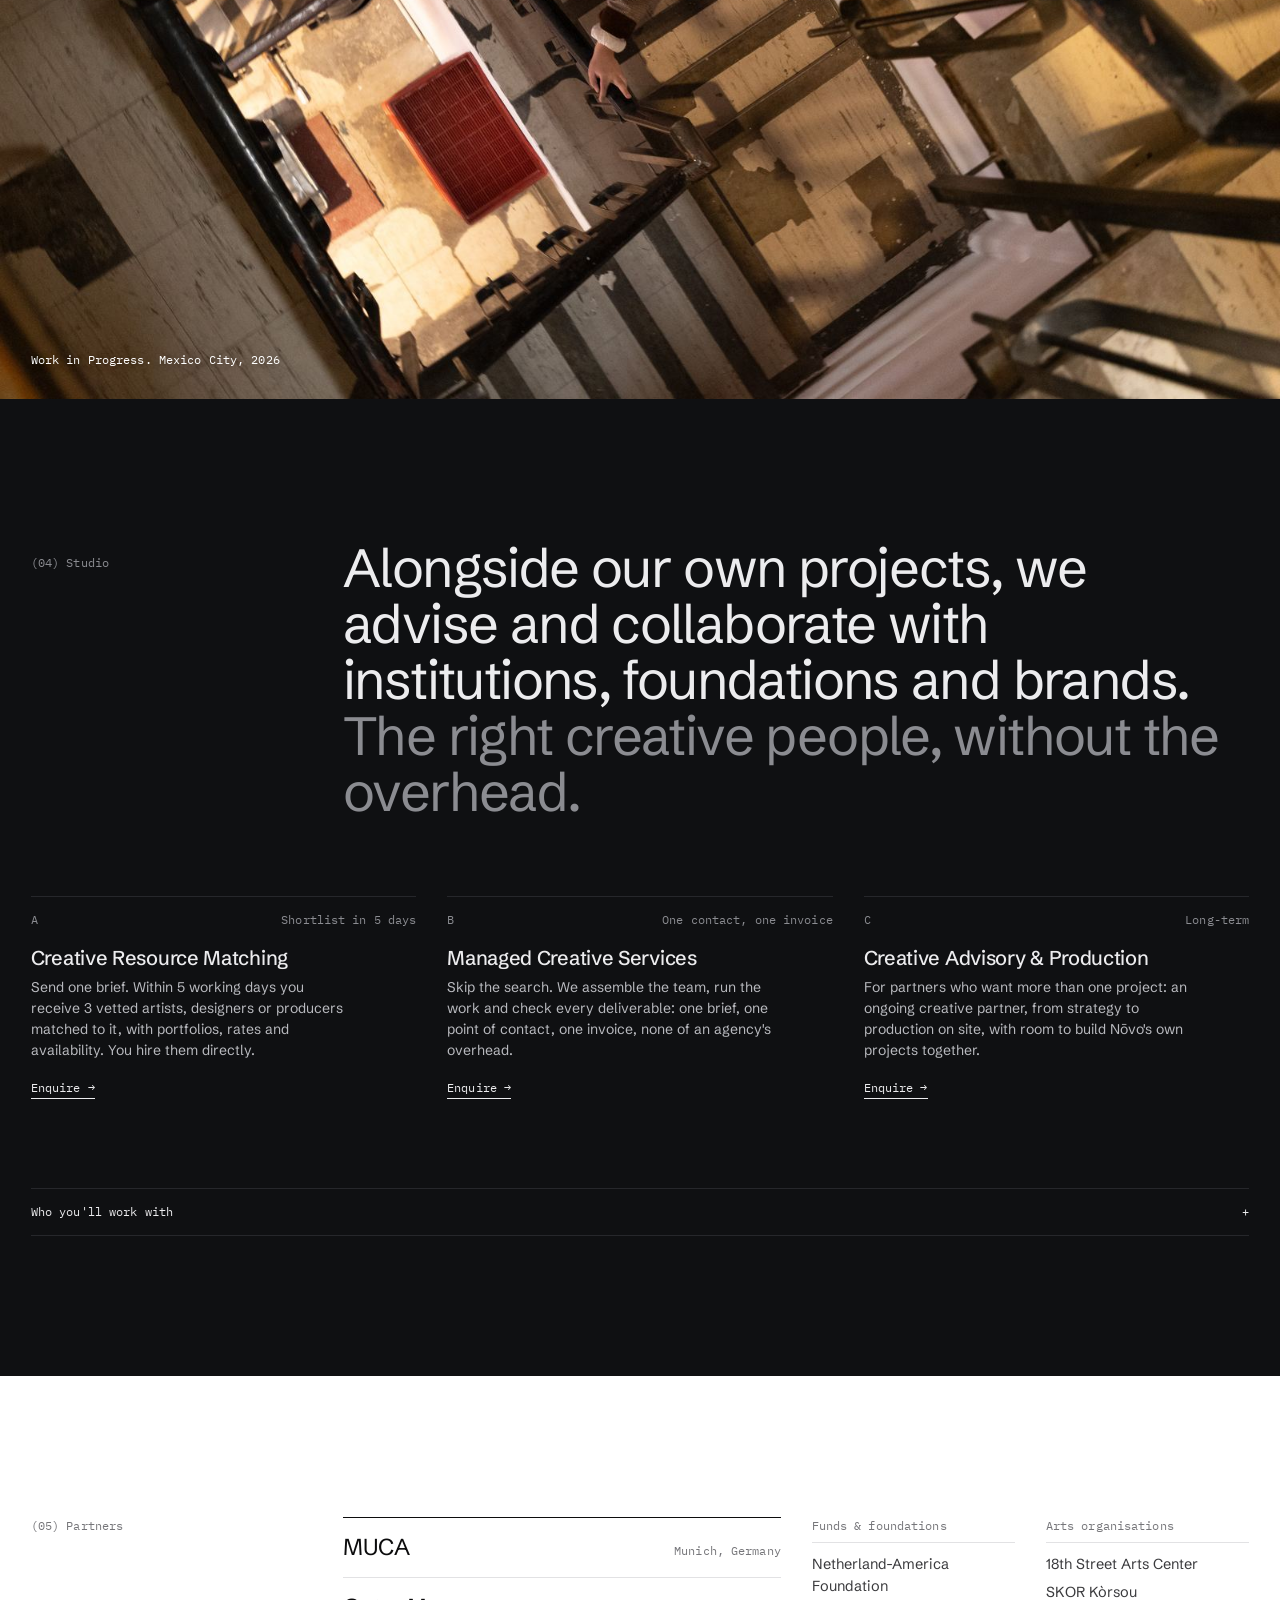
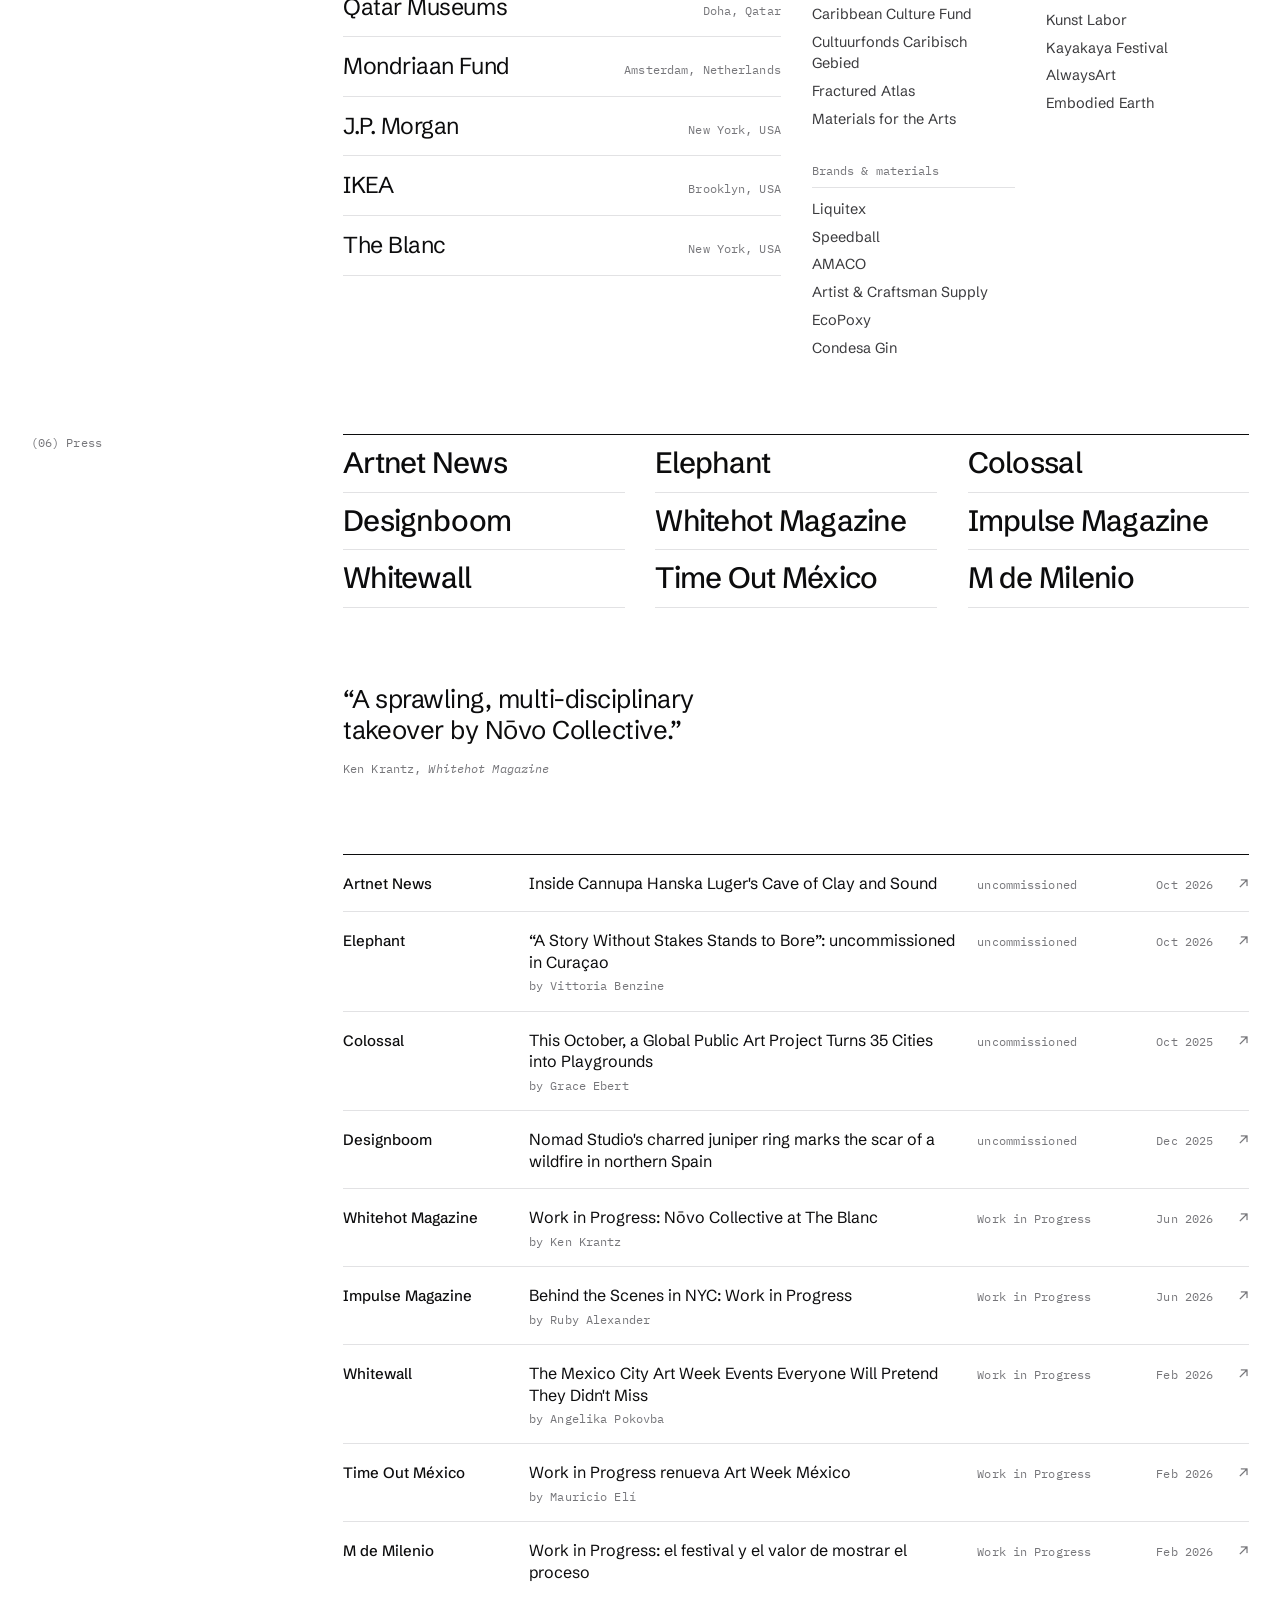
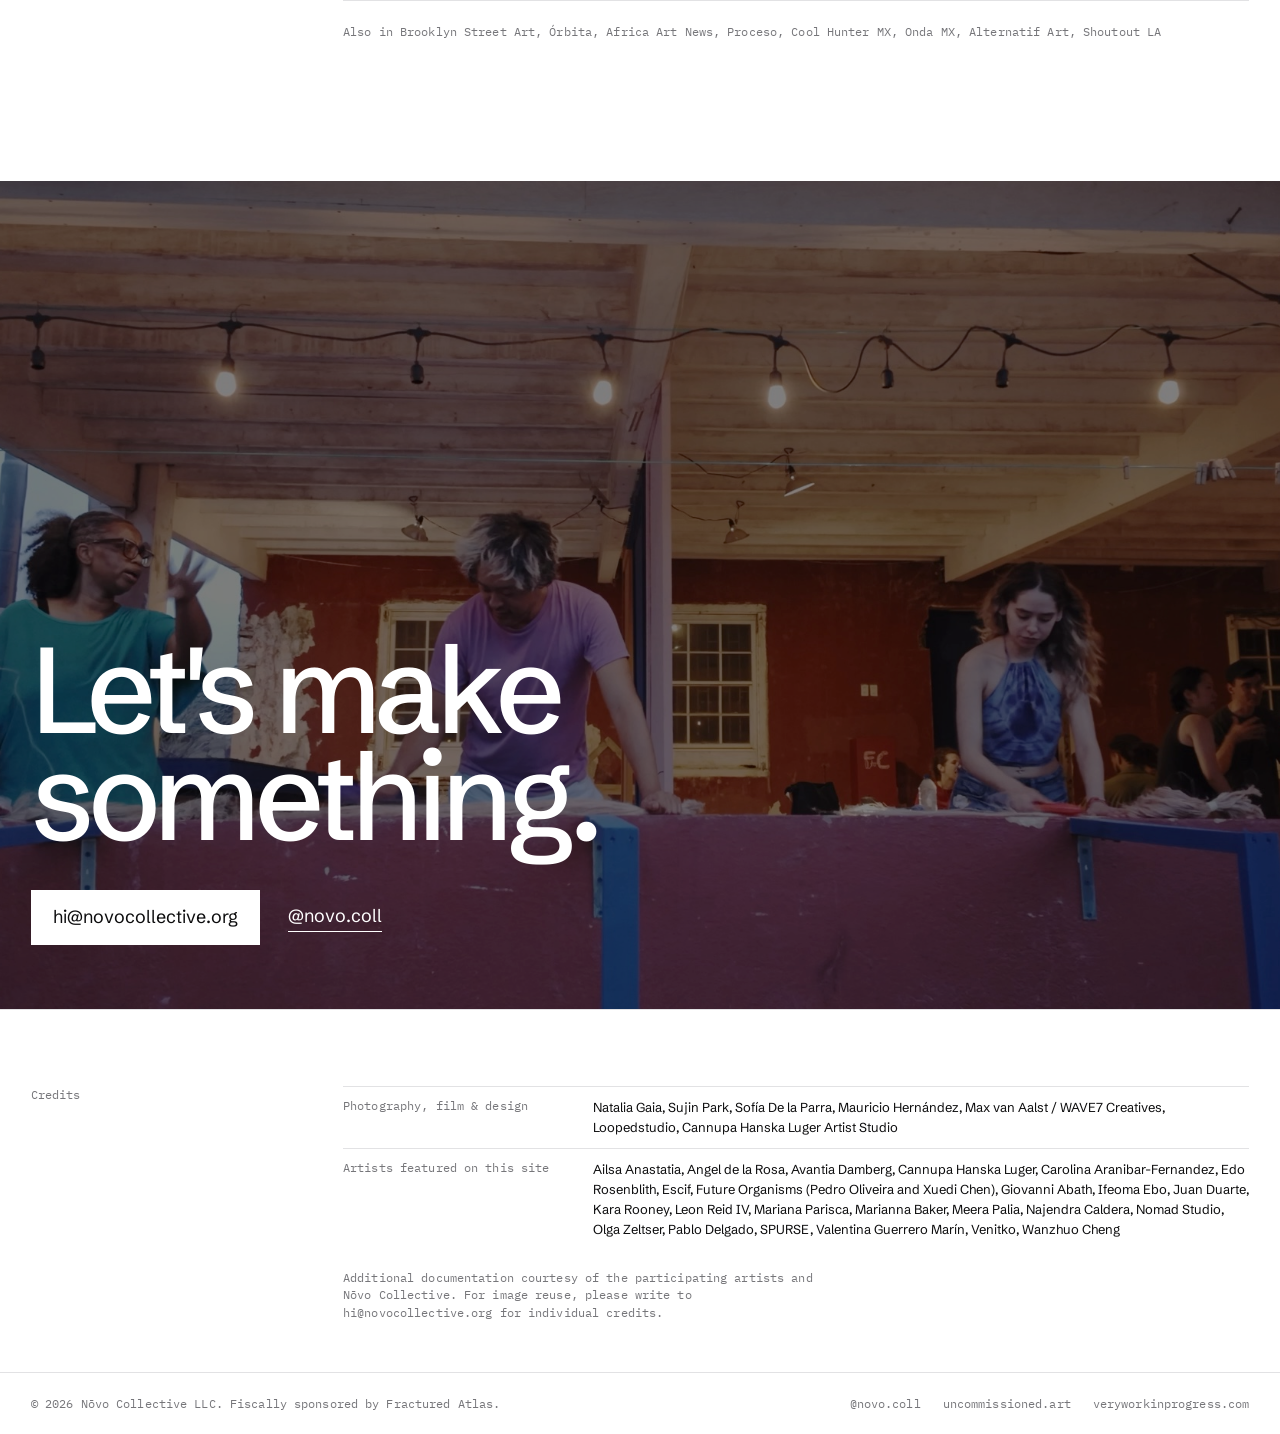
==== commit 5b8d679f: "Partners: remove Media group (covered by Press) Co-Authored-By: Claude Opus 5.5 <noreply@anthropic.c" ====
--- a/index.html
+++ b/index.html
@@ -321,12 +321,6 @@
             <li>Condesa Gin</li>
           </ul>
         </div>
-        <div>
-          <p class="mono mute">Media</p>
-          <ul>
-            <li>Impulse Magazine</li>
-          </ul>
-        </div>
       </div>
     </div>
 
--- a/style.css
+++ b/style.css
@@ -42,20 +42,24 @@
 .top .lang:hover{opacity:1}
 @media (max-width:760px){.top nav a:not(.cta):not(.lang){display:none}.top nav{align-items:center;gap:18px}.top .logo img{height:15px}}
 
-/* Chinese page. Display lines are set in a Song (serif) face, running text in a sans;
-   Latin words keep the grotesk. Chinese reads larger than Latin at the same size,
-   so display sizes step down and line height opens up. */
+/* Chinese page. Same idea as the English: one sans family, no bold.
+   PingFang SC on Apple devices, Noto Sans SC elsewhere; Latin words keep the grotesk.
+   Hierarchy comes from size, weight 300/400 and grey, never from heavy strokes.
+   Chinese reads larger than Latin at the same size, so display sizes step down
+   and line height opens up. */
 html:lang(zh){
   --sans:'Schibsted Grotesk','PingFang SC','Noto Sans SC','Hiragino Sans GB','Microsoft YaHei',system-ui,sans-serif;
   --mono:'IBM Plex Mono','PingFang SC','Noto Sans SC','Microsoft YaHei',ui-monospace,monospace;
-  --song:'Schibsted Grotesk','Noto Serif SC','Songti SC','STSong',serif;
-}
-html:lang(zh) .statement .lead{font-family:var(--song);font-size:clamp(21px,2.55vw,38px);line-height:1.62;letter-spacing:.01em}
-html:lang(zh) .w-head h2{font-family:var(--song);font-size:clamp(22px,2.7vw,40px);line-height:1.55;letter-spacing:.01em}
-html:lang(zh) .f-lede{font-family:var(--song);font-size:clamp(16px,1.35vw,19px);line-height:1.85;letter-spacing:.02em}
-html:lang(zh) .contact h2{font-family:var(--song);font-weight:500;font-size:clamp(40px,6.2vw,104px);line-height:1.2;letter-spacing:.04em}
+}
+html:lang(zh) body{font-weight:400}
+html:lang(zh) .statement .lead{font-weight:300;font-size:clamp(21px,2.5vw,37px);line-height:1.62;letter-spacing:.02em}
+html:lang(zh) .w-head h2{font-weight:300;font-size:clamp(22px,2.6vw,39px);line-height:1.58;letter-spacing:.02em}
+html:lang(zh) .contact h2{font-weight:300;font-size:clamp(40px,6vw,100px);line-height:1.22;letter-spacing:.06em}
+html:lang(zh) .f-lede{font-weight:300;font-size:clamp(16px,1.35vw,19px);line-height:1.85;letter-spacing:.03em}
 html:lang(zh) .p-body aside p,html:lang(zh) .offer p,html:lang(zh) .person p,html:lang(zh) .network p{font-size:14.5px;letter-spacing:.03em;line-height:1.85}
-html:lang(zh) .offer h3{letter-spacing:.04em}
+html:lang(zh) .offer h3,html:lang(zh) .ed b,html:lang(zh) .person .name{font-weight:400;letter-spacing:.04em}
+html:lang(zh) .offer h3{font-size:21px}
+html:lang(zh) .ed b{font-size:15.5px}
 html:lang(zh) .mono{font-size:12px;letter-spacing:.06em}
 html:lang(zh) .panel-txt .mono{line-height:1.8}
 
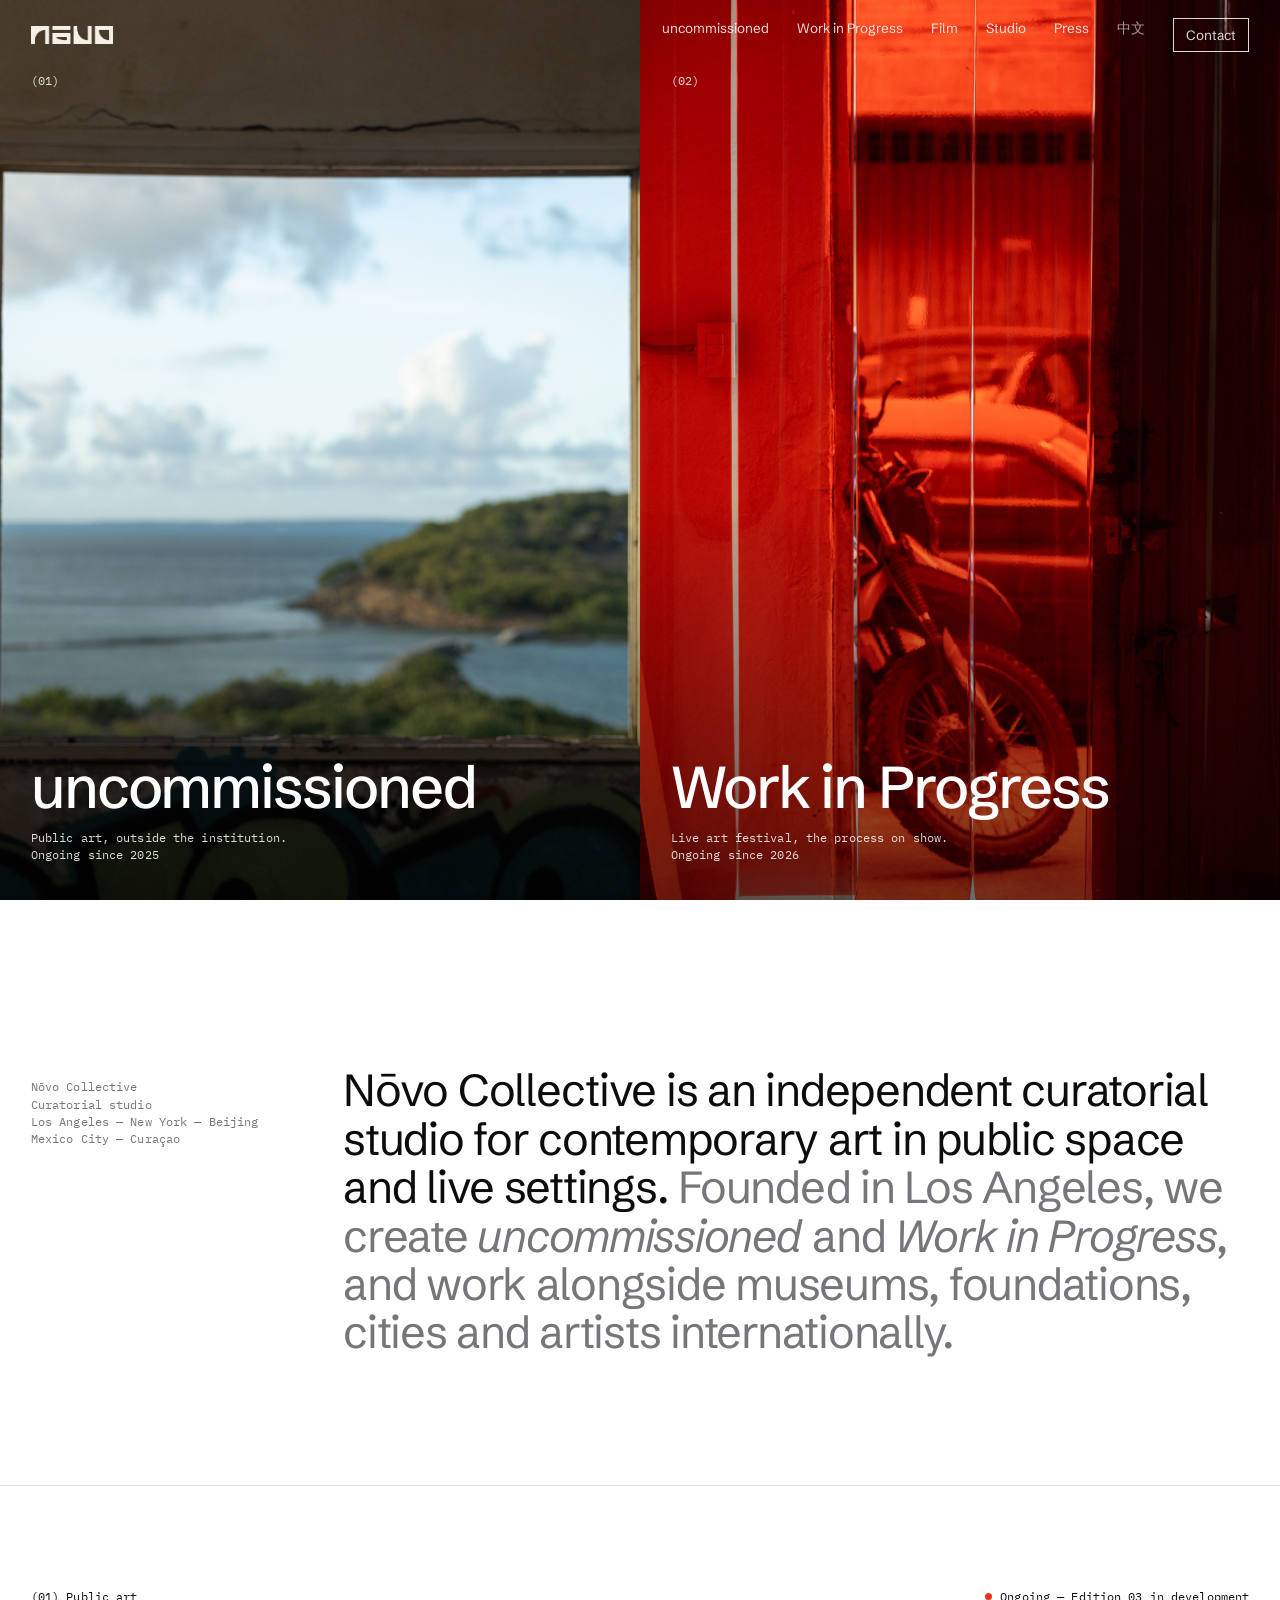
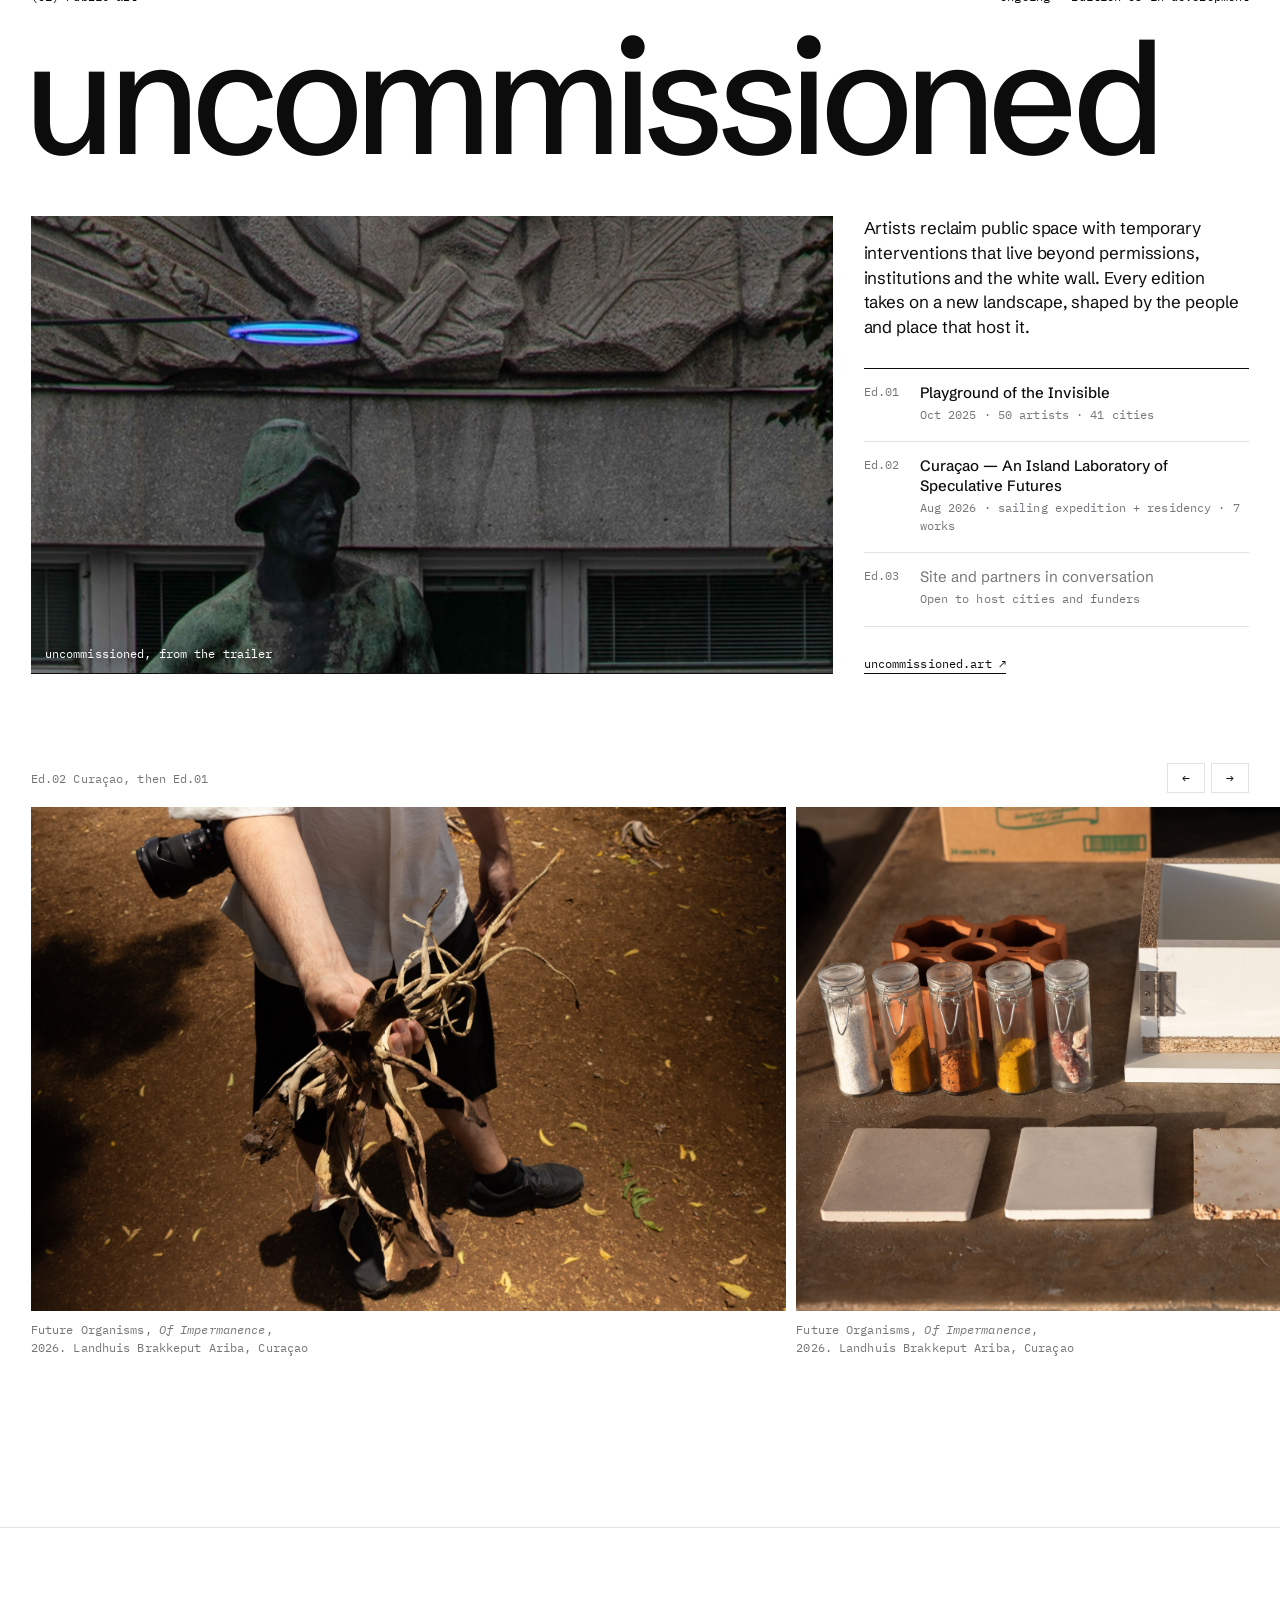
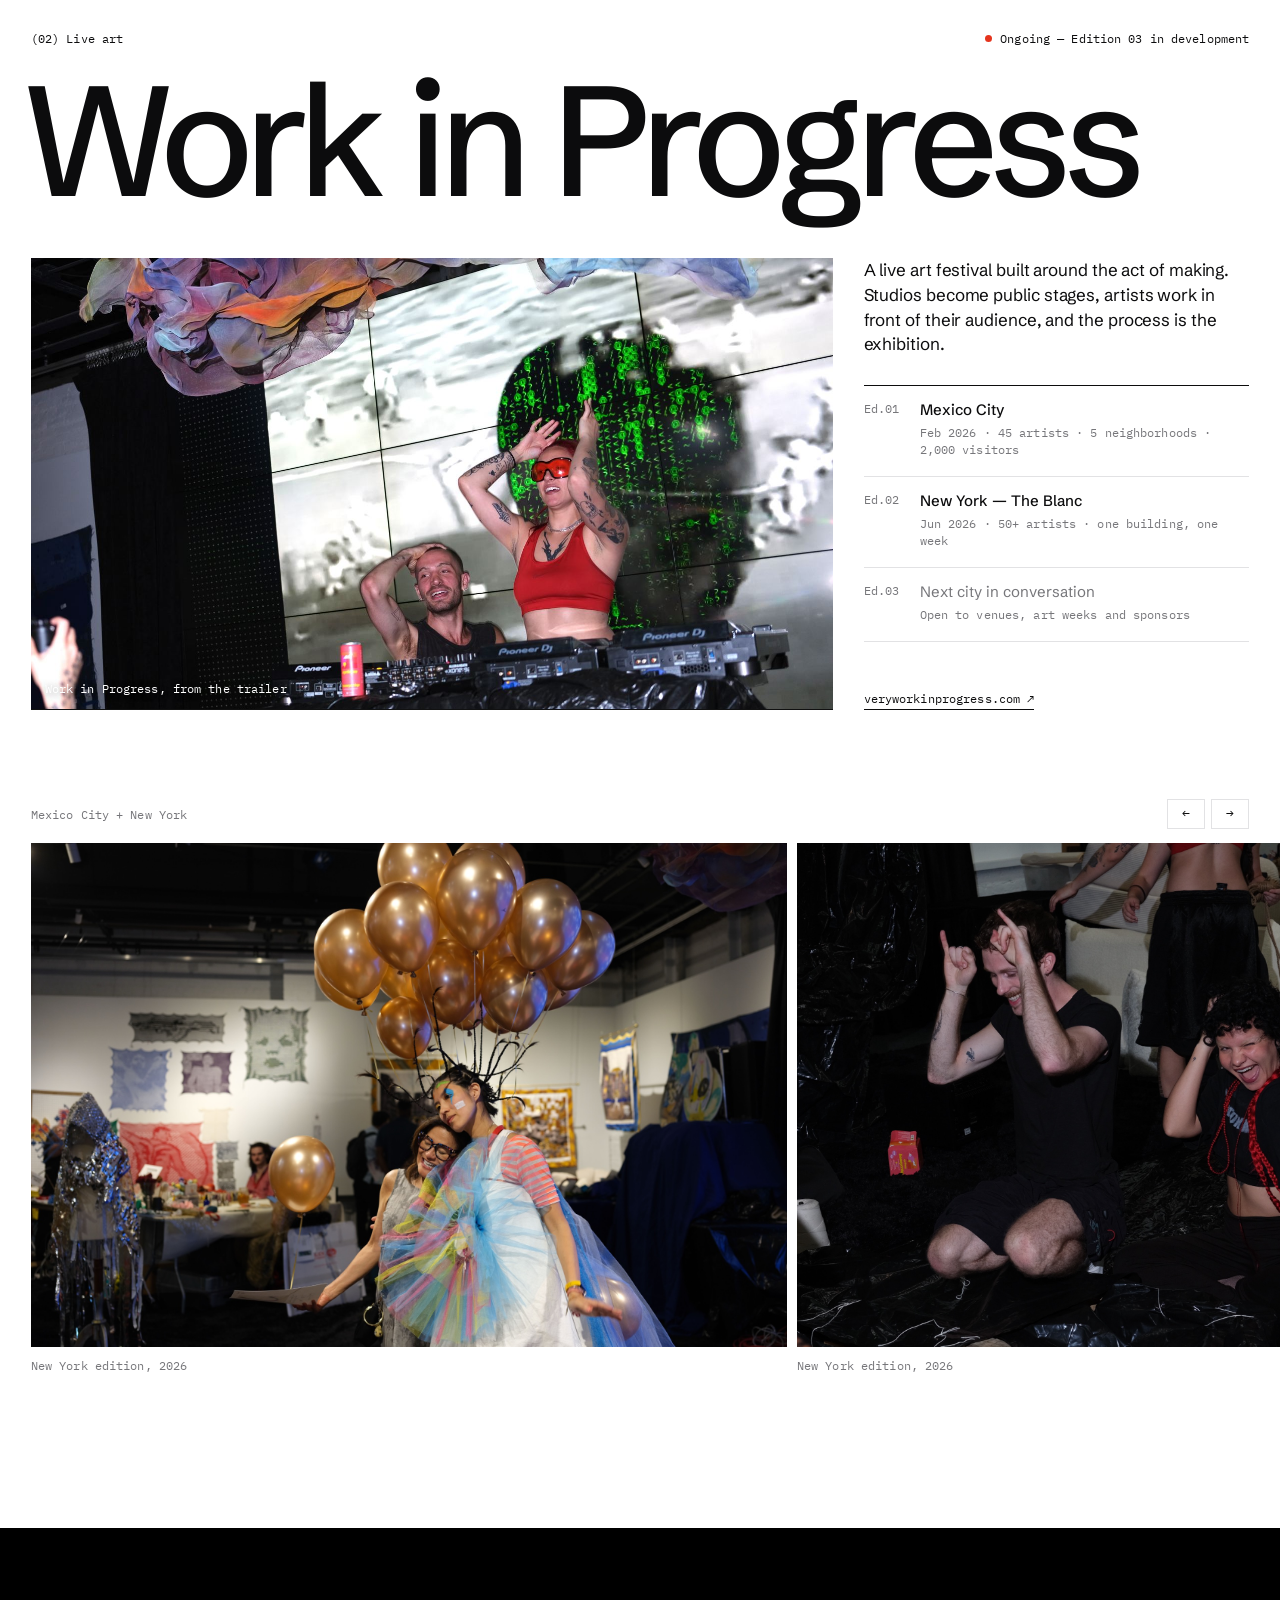
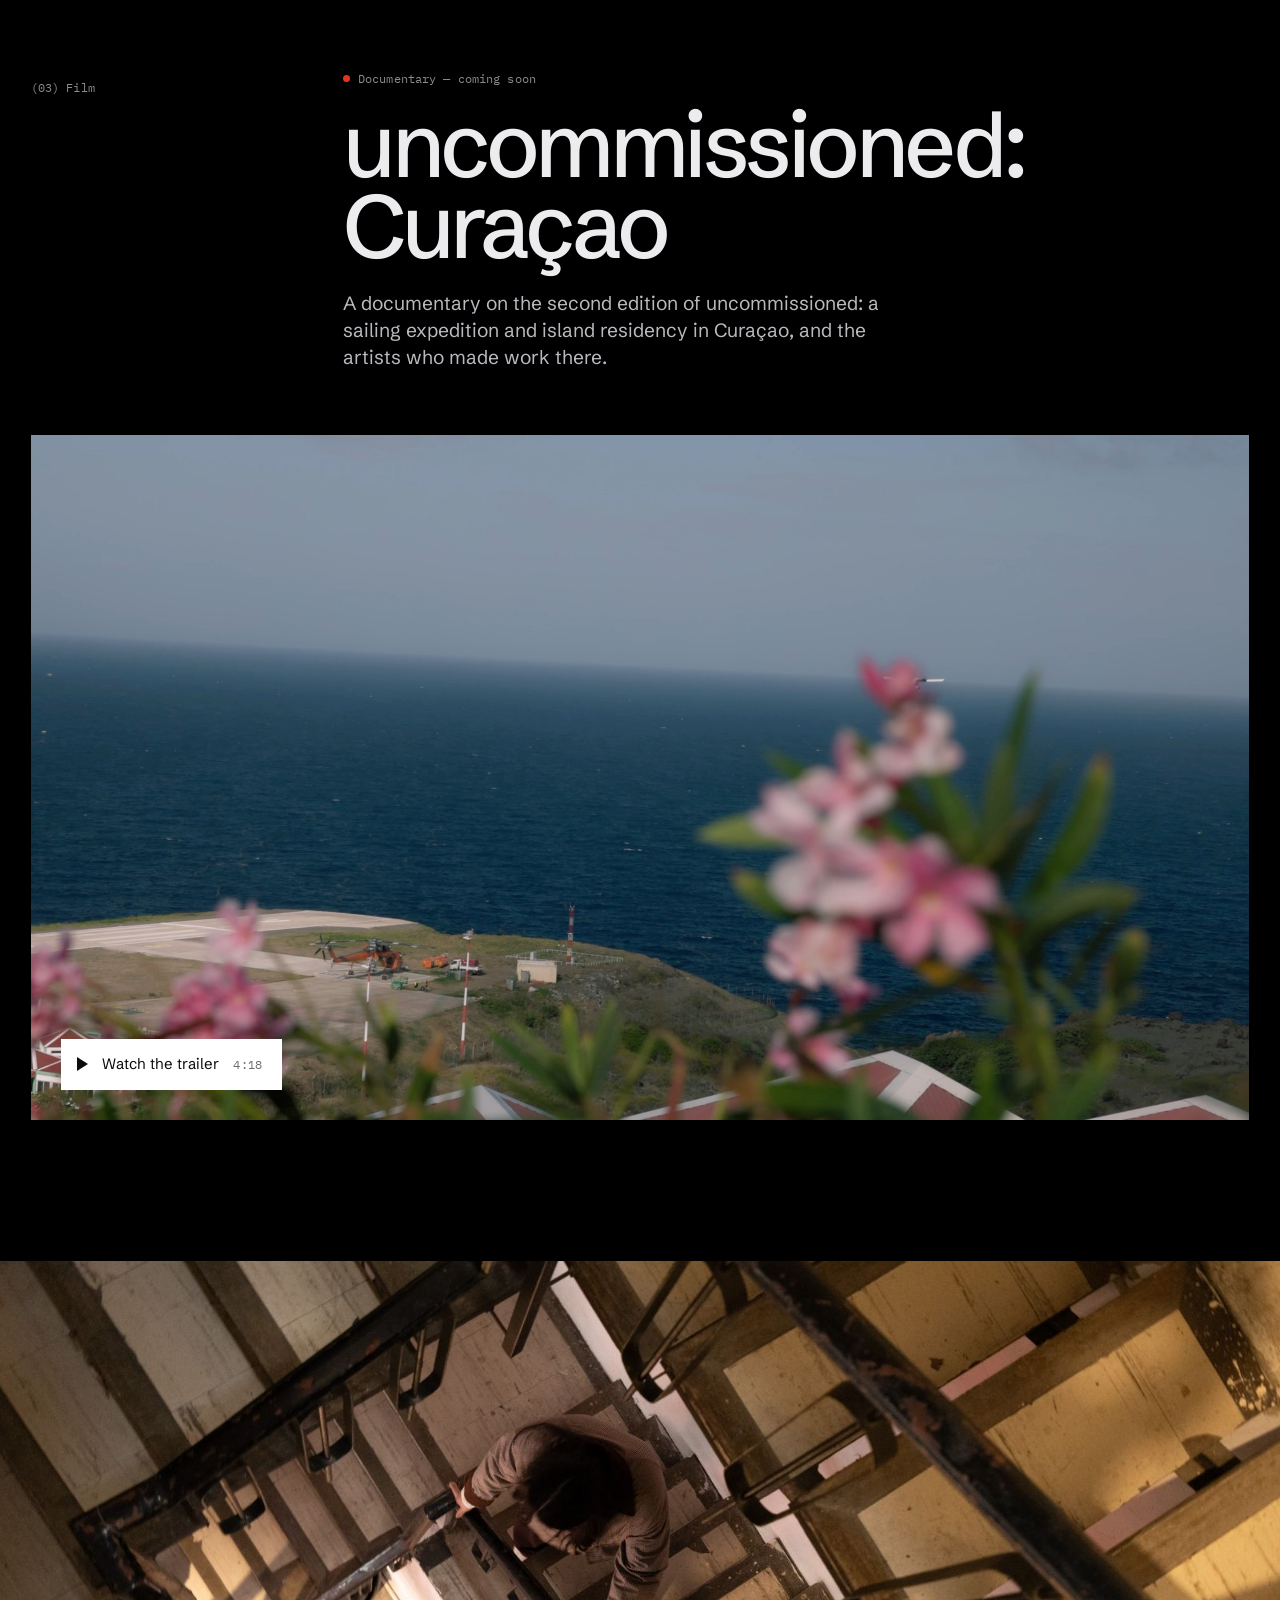
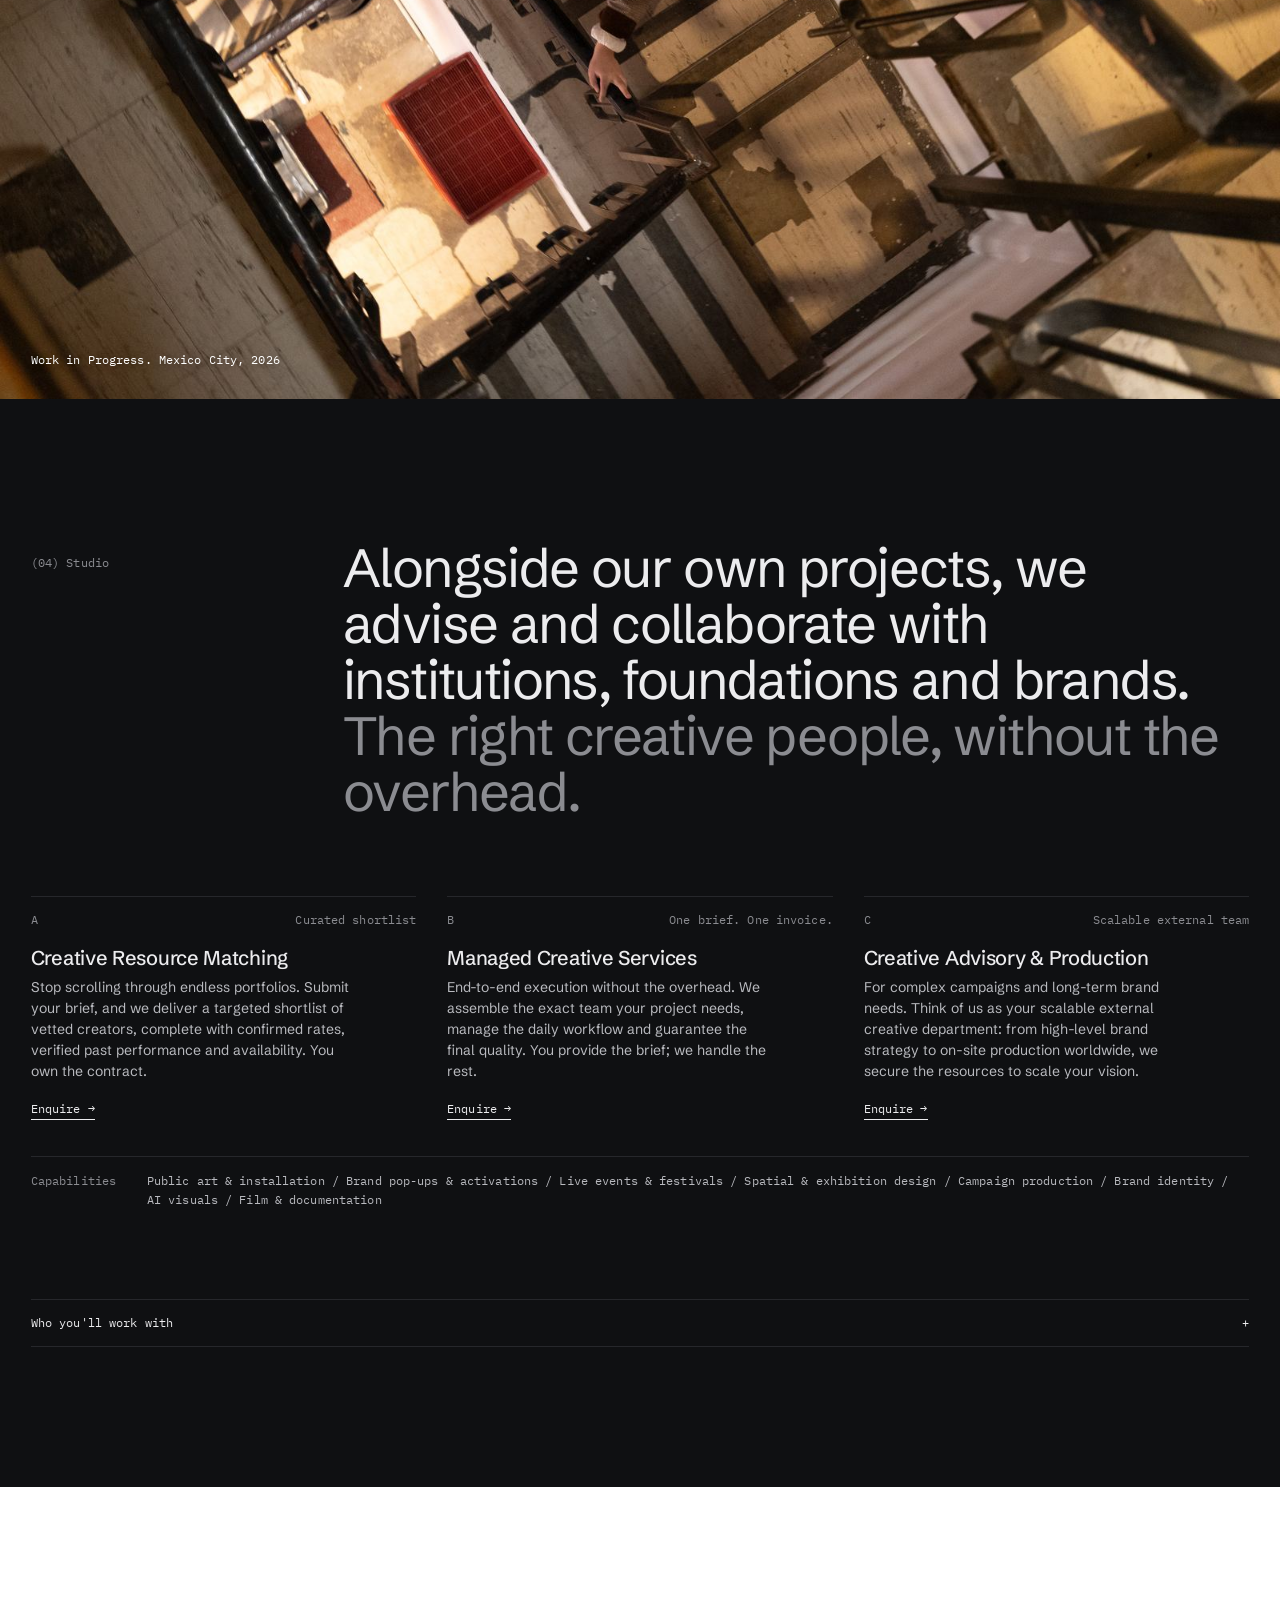
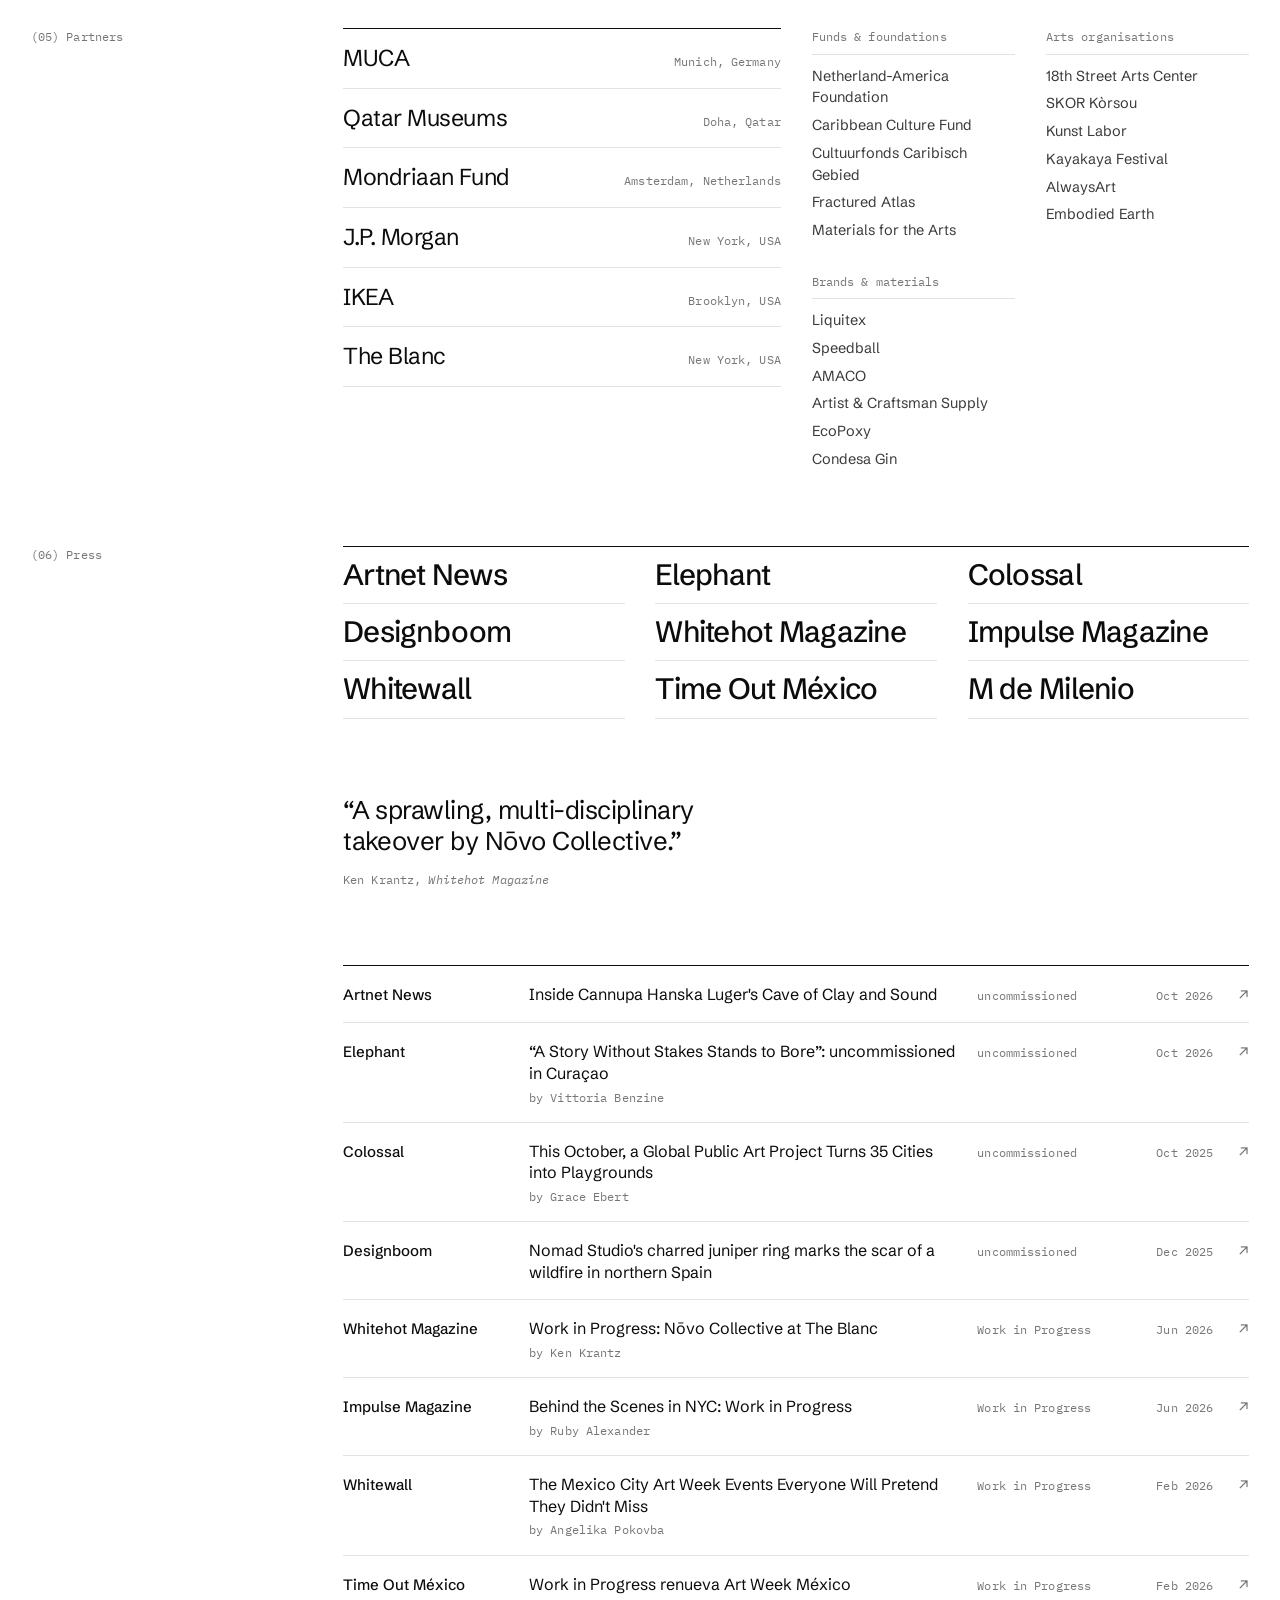
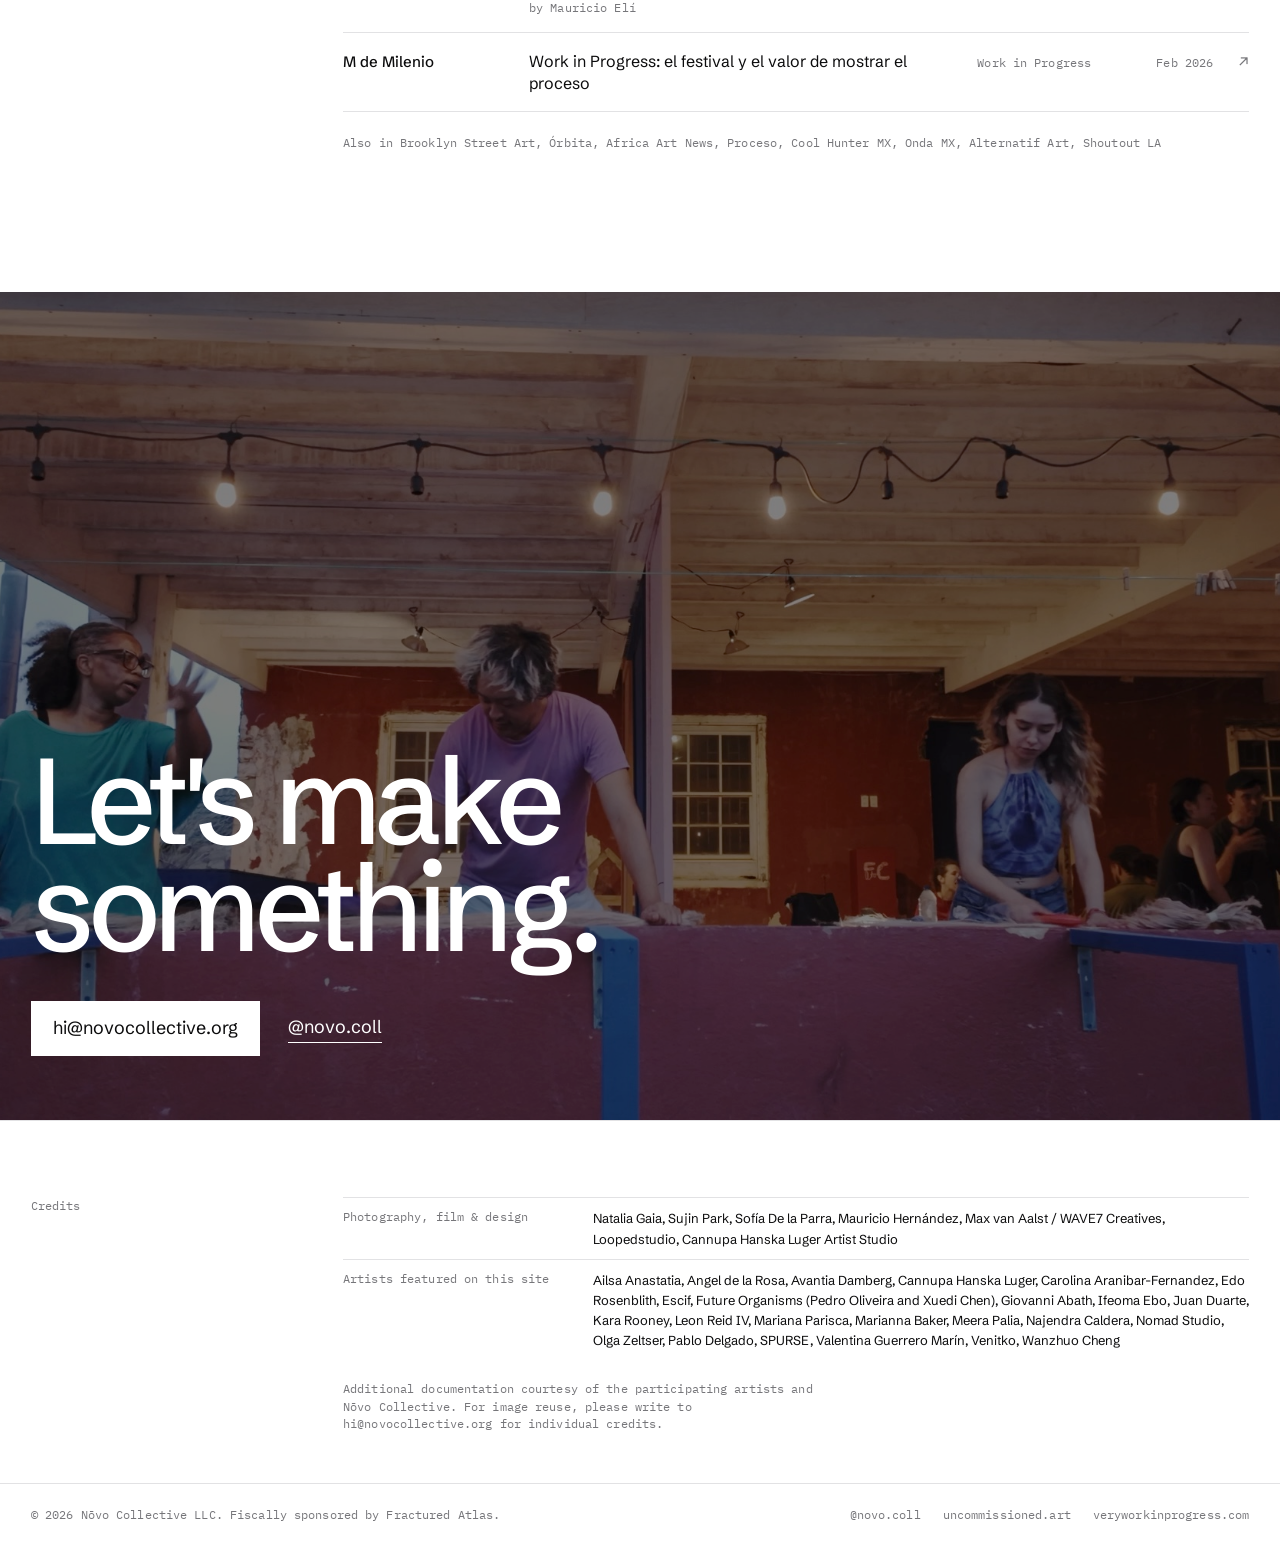
==== commit 80702f9a: "Studio: final service copy, capabilities line, new team bios Co-Authored-By: Claude Opus 5.5 <norepl" ====
--- a/index.html
+++ b/index.html
@@ -234,23 +234,24 @@
 
     <div class="grid offers">
       <article class="offer">
-        <div class="row mono mute"><span>A</span><span>Shortlist in 5 days</span></div>
+        <div class="row mono mute"><span>A</span><span>Curated shortlist</span></div>
         <h3>Creative Resource Matching</h3>
-        <p>Send one brief. Within 5 working days you receive 3 vetted artists, designers or producers matched to it, with portfolios, rates and availability. You hire them directly.</p>
+        <p>Stop scrolling through endless portfolios. Submit your brief, and we deliver a targeted shortlist of vetted creators, complete with confirmed rates, verified past performance and availability. You own the contract.</p>
         <a class="go u mono" href="mailto:hi@novocollective.org?subject=Creative%20Resource%20Matching">Enquire →</a>
       </article>
       <article class="offer">
-        <div class="row mono mute"><span>B</span><span>One contact, one invoice</span></div>
+        <div class="row mono mute"><span>B</span><span>One brief. One invoice.</span></div>
         <h3>Managed Creative Services</h3>
-        <p>Skip the search. We assemble the team, run the work and check every deliverable: one brief, one point of contact, one invoice, none of an agency's overhead.</p>
+        <p>End-to-end execution without the overhead. We assemble the exact team your project needs, manage the daily workflow and guarantee the final quality. You provide the brief; we handle the rest.</p>
         <a class="go u mono" href="mailto:hi@novocollective.org?subject=Managed%20Creative%20Services">Enquire →</a>
       </article>
       <article class="offer">
-        <div class="row mono mute"><span>C</span><span>Long-term</span></div>
+        <div class="row mono mute"><span>C</span><span>Scalable external team</span></div>
         <h3>Creative Advisory &amp; Production</h3>
-        <p>For partners who want more than one project: an ongoing creative partner, from strategy to production on site, with room to build Nōvo's own projects together.</p>
+        <p>For complex campaigns and long-term brand needs. Think of us as your scalable external creative department: from high-level brand strategy to on-site production worldwide, we secure the resources to scale your vision.</p>
         <a class="go u mono" href="mailto:hi@novocollective.org?subject=Creative%20Advisory%20%26%20Production">Enquire →</a>
       </article>
+      <p class="caps mono"><span class="mute">Capabilities</span><span>Public art &amp; installation / Brand pop-ups &amp; activations / Live events &amp; festivals / Spatial &amp; exhibition design / Campaign production / Brand identity / AI visuals / Film &amp; documentation</span></p>
     </div>
 
     <div class="grid">
@@ -259,13 +260,13 @@
         <div class="people">
           <div class="person">
             <p class="name">Chuman Zhang</p>
-            <p class="mono mute">Co-Founder · Curatorial &amp; Production</p>
-            <p>Leads production, from first plan to opening day, and shapes curatorial and marketing direction.</p>
+            <p class="mono mute">Co-founder · Strategy &amp; Production</p>
+            <p>Translates creative concepts into actionable frameworks, and makes sure every project happens smoothly, on time and on budget.</p>
           </div>
           <div class="person">
             <p class="name">Jerry Guo</p>
-            <p class="mono mute">Co-Founder · Creative Director &amp; Partnerships</p>
-            <p>Shapes the creative direction of each project, and leads partnerships and business development, from the first conversation to a signed agreement.</p>
+            <p class="mono mute">Co-founder · Creative Direction &amp; Network</p>
+            <p>Bridges independent art and commercial projects. Curates Nōvo's global talent network and oversees the final creative output.</p>
           </div>
         </div>
         <div class="network">
--- a/style.css
+++ b/style.css
@@ -169,6 +169,9 @@
 .offer h3{font-weight:500;font-size:20px;letter-spacing:-.015em;line-height:1.15;margin:18px 0 8px}
 .offer p{color:#b9babf;font-size:14px;line-height:1.5;max-width:36ch}
 .offer .go{margin-top:18px;align-self:flex-start;color:var(--night-ink)}
+.caps{grid-column:1/-1;display:flex;gap:10px var(--gutter);flex-wrap:wrap;border-top:1px solid var(--night-rule);padding-top:14px;color:#b9babf;line-height:1.7}
+.caps .mute{color:var(--night-mute);flex:none}
+.caps span:last-child{flex:1 1 320px;min-width:0}
 @media (max-width:800px){.w-head .no,.w-head h2,.offer{grid-column:1/-1}.w-head .no{margin-bottom:22px;padding:0}}
 
 .team{grid-column:1/-1;margin-top:clamp(56px,7vw,96px);border-top:1px solid var(--night-rule);border-bottom:1px solid var(--night-rule)}
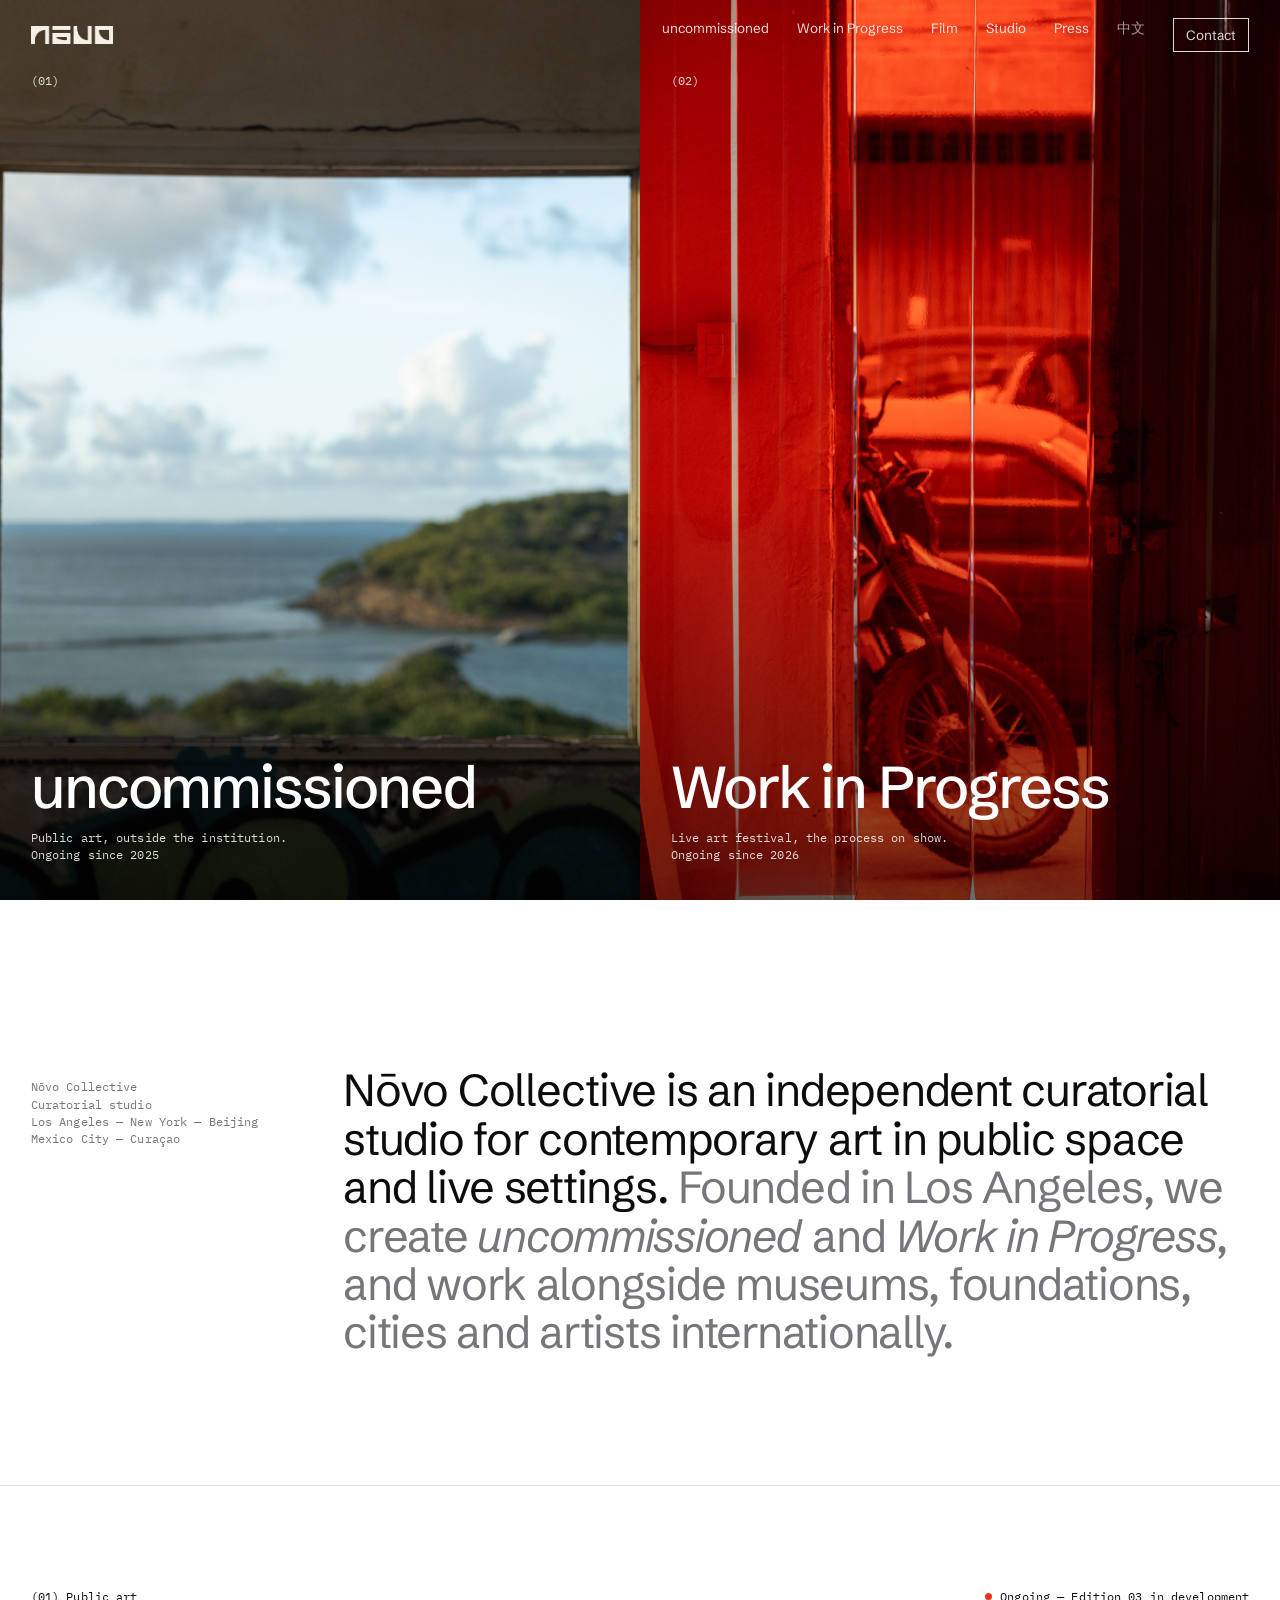
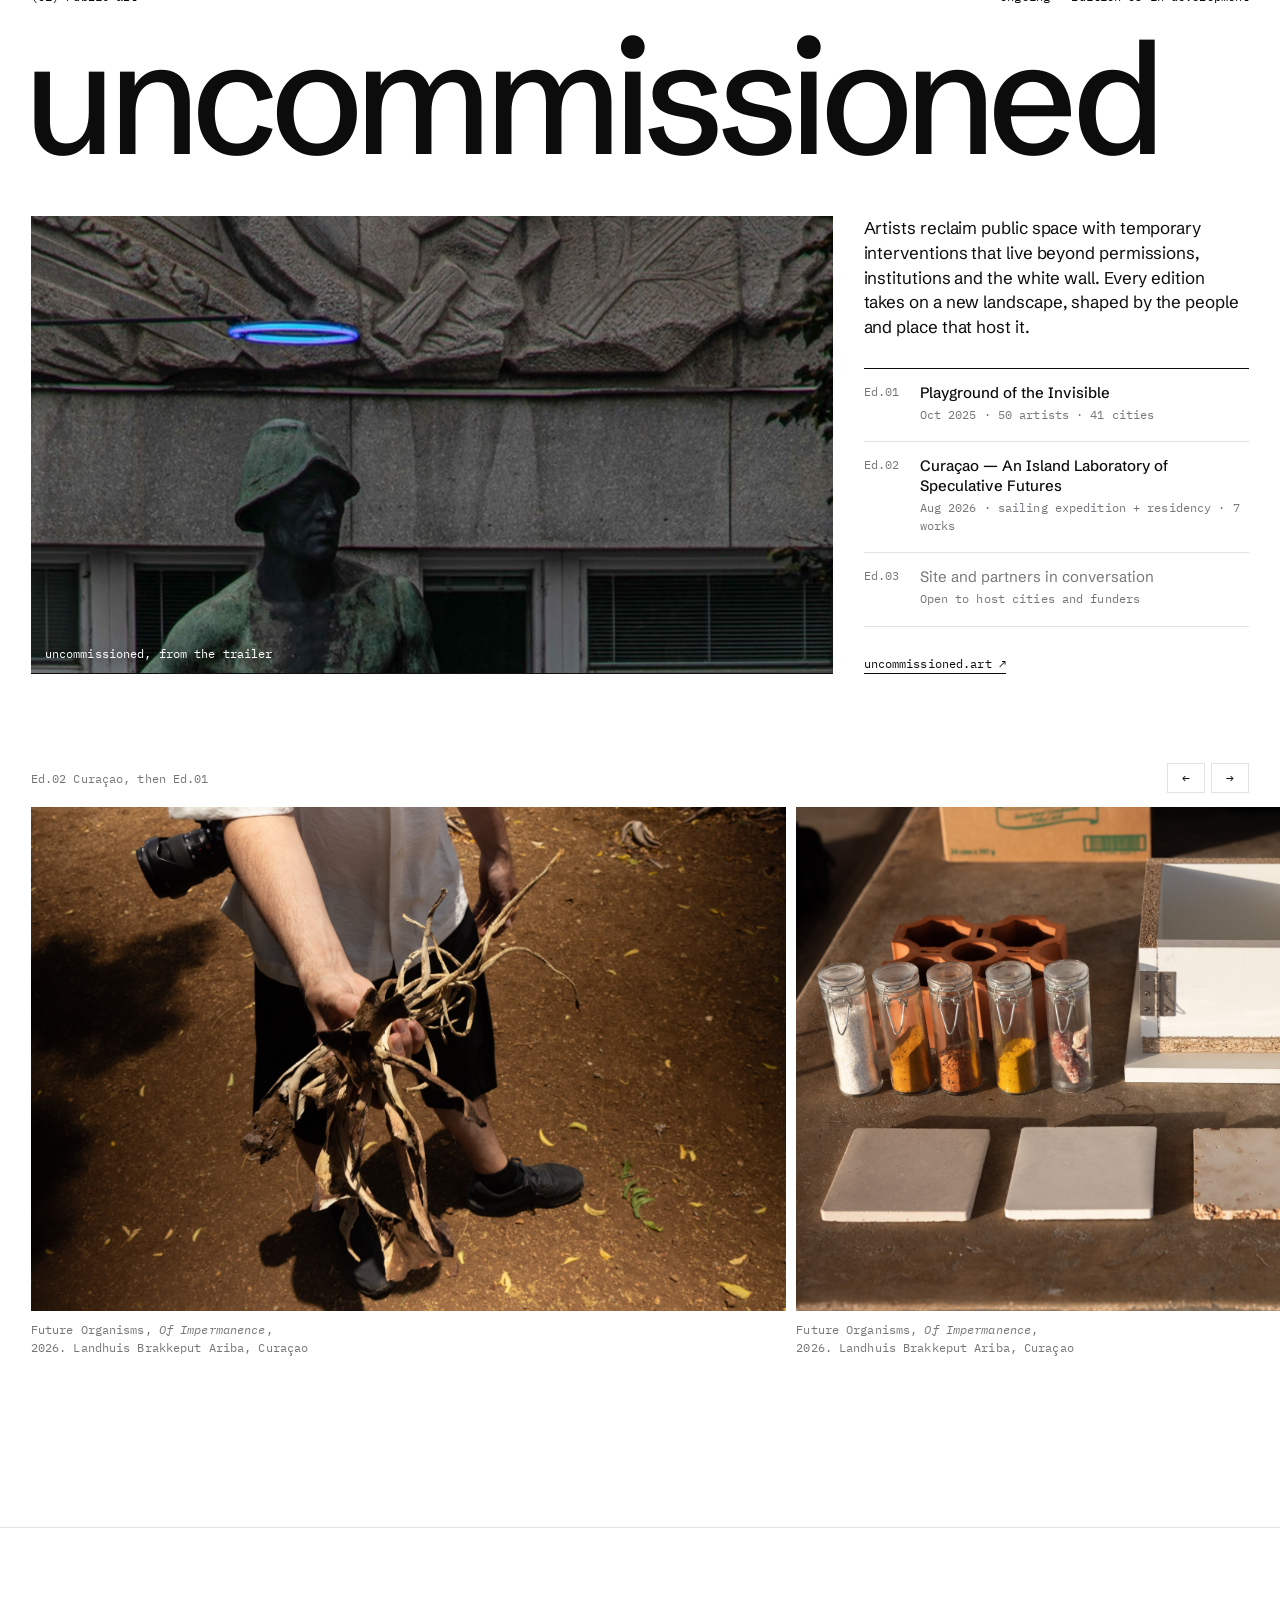
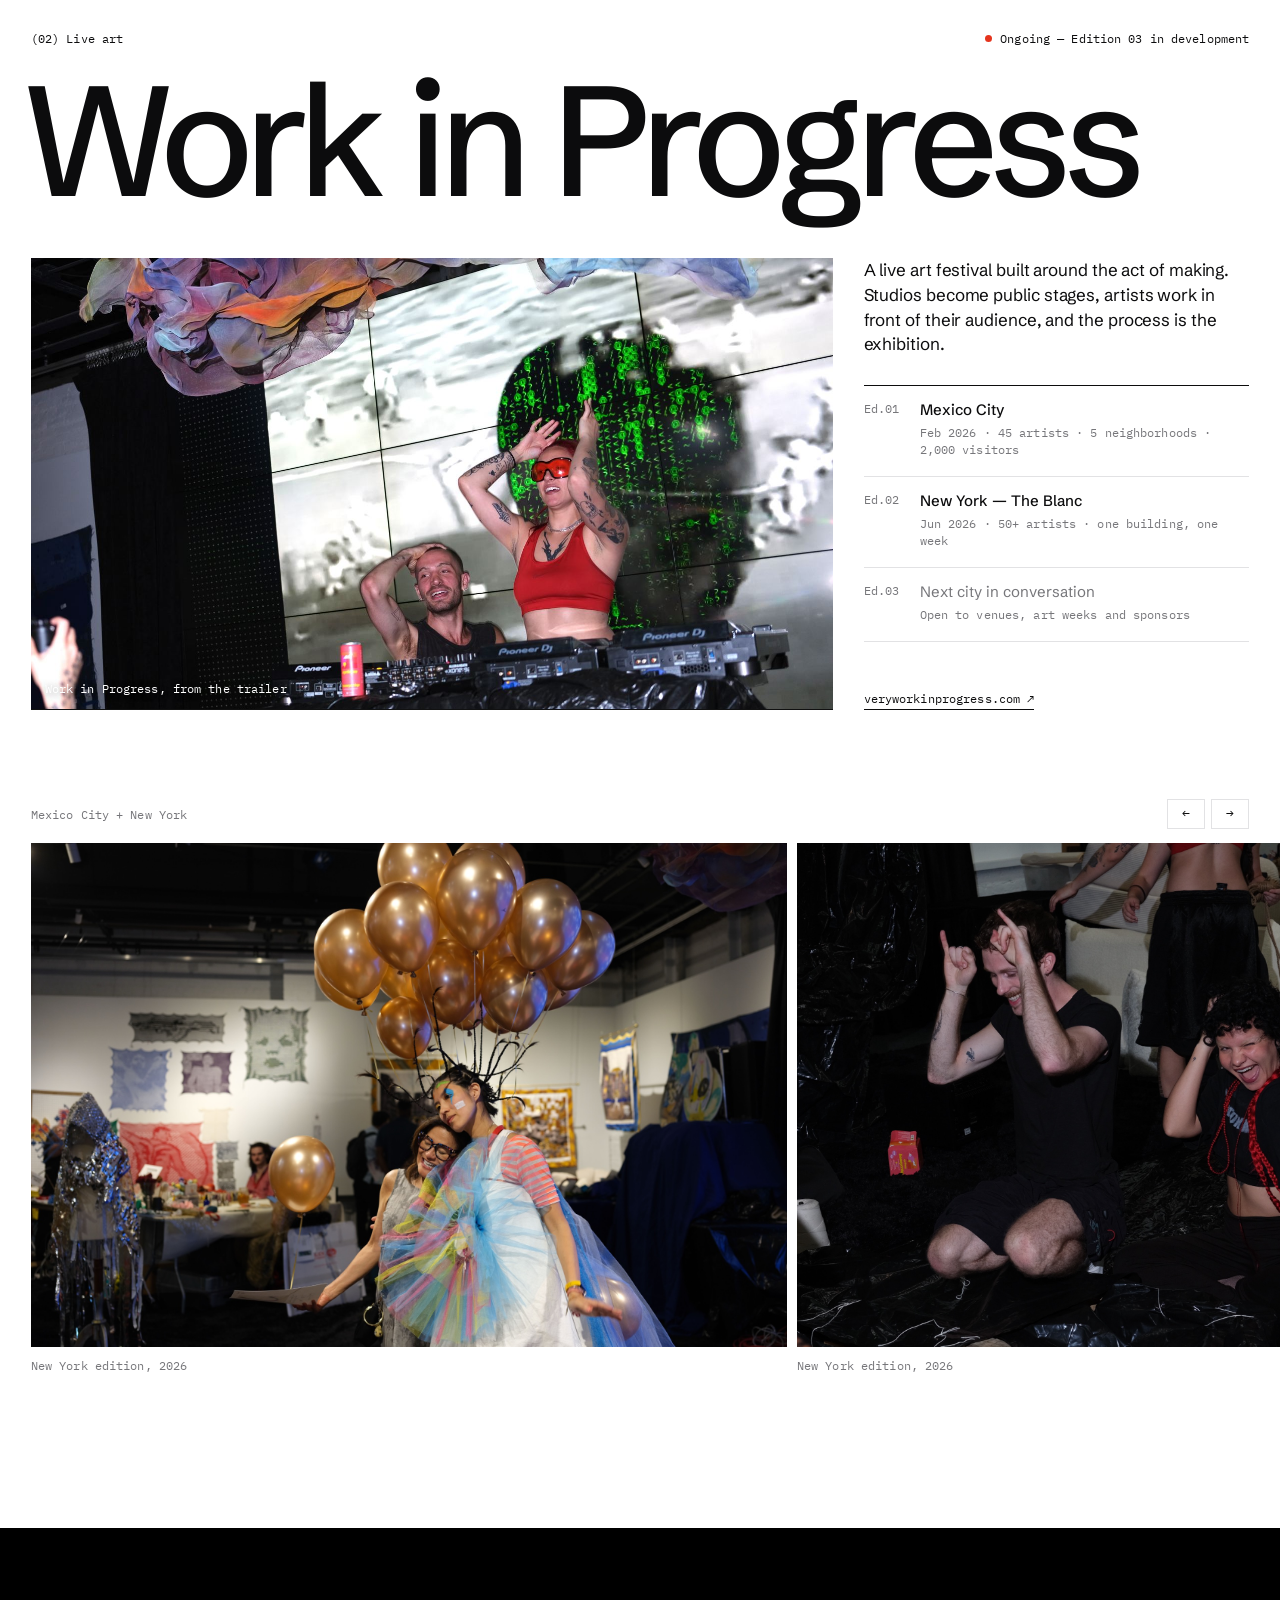
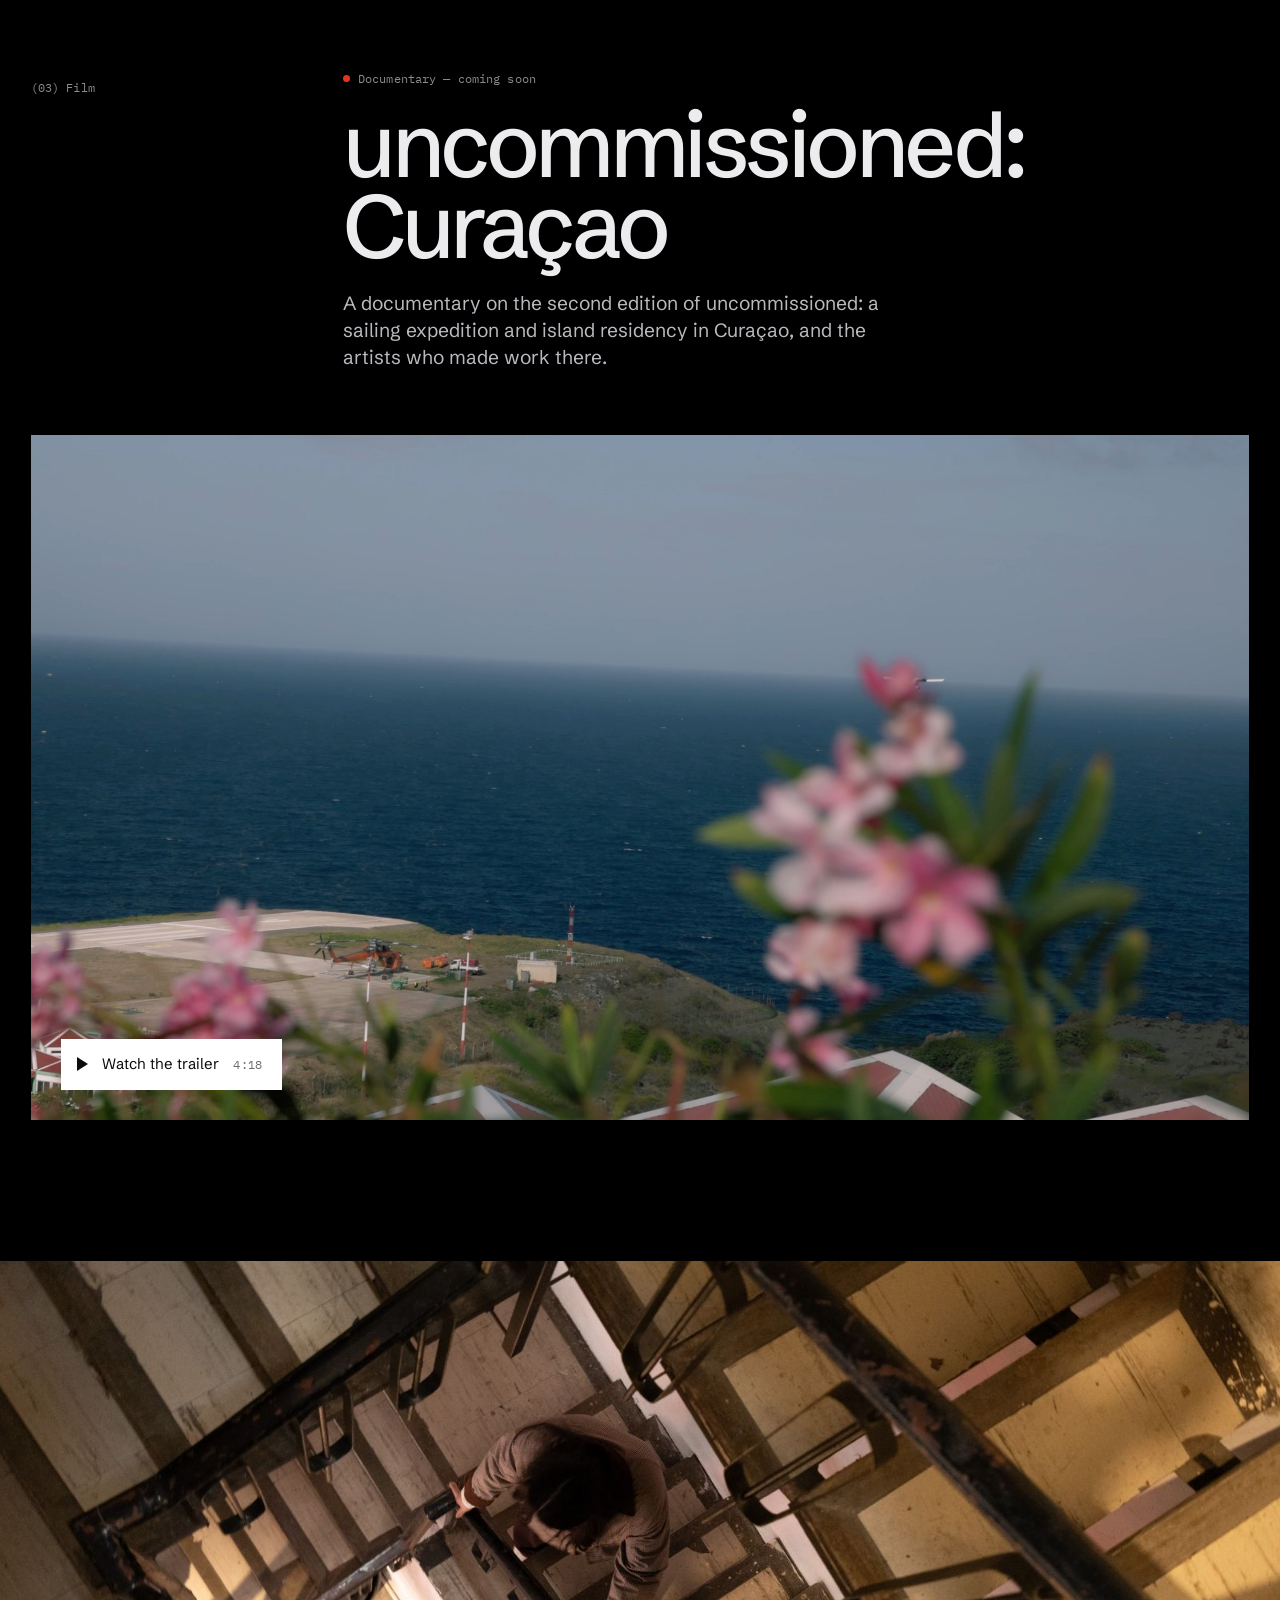
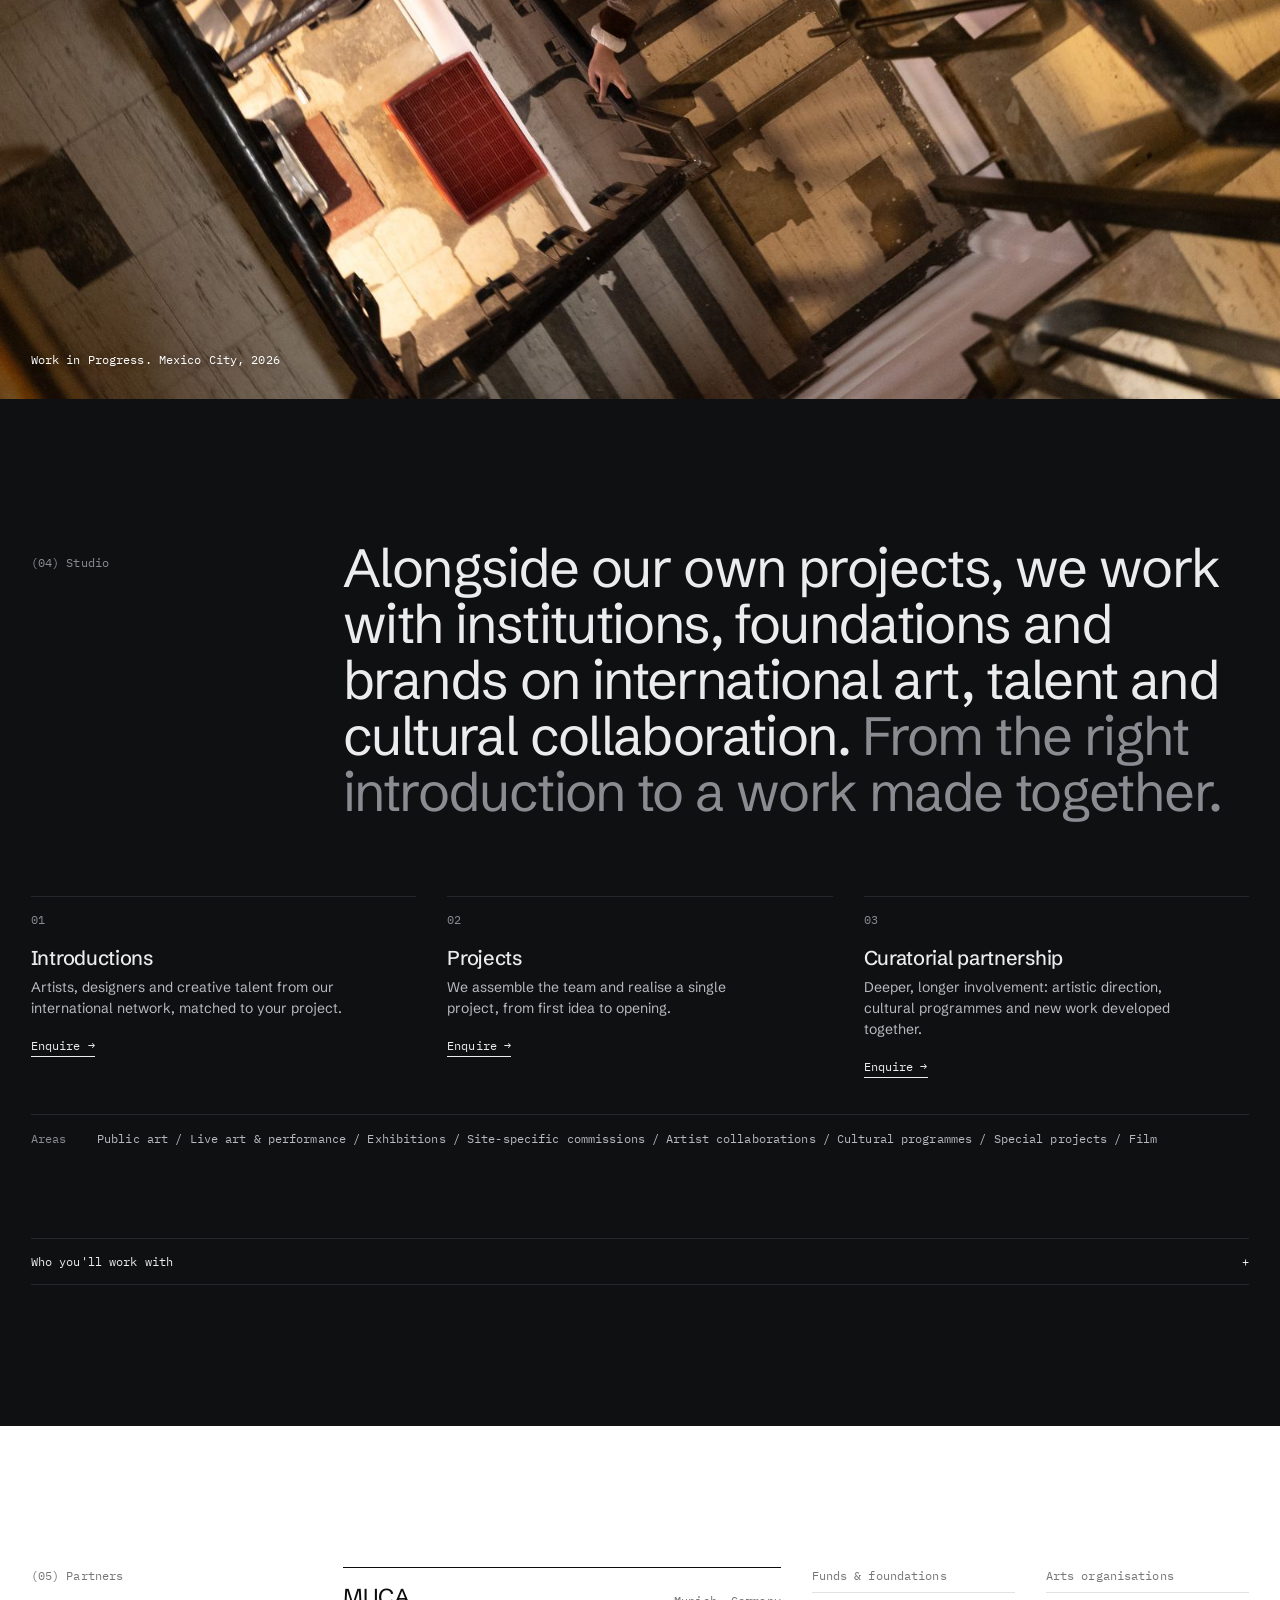
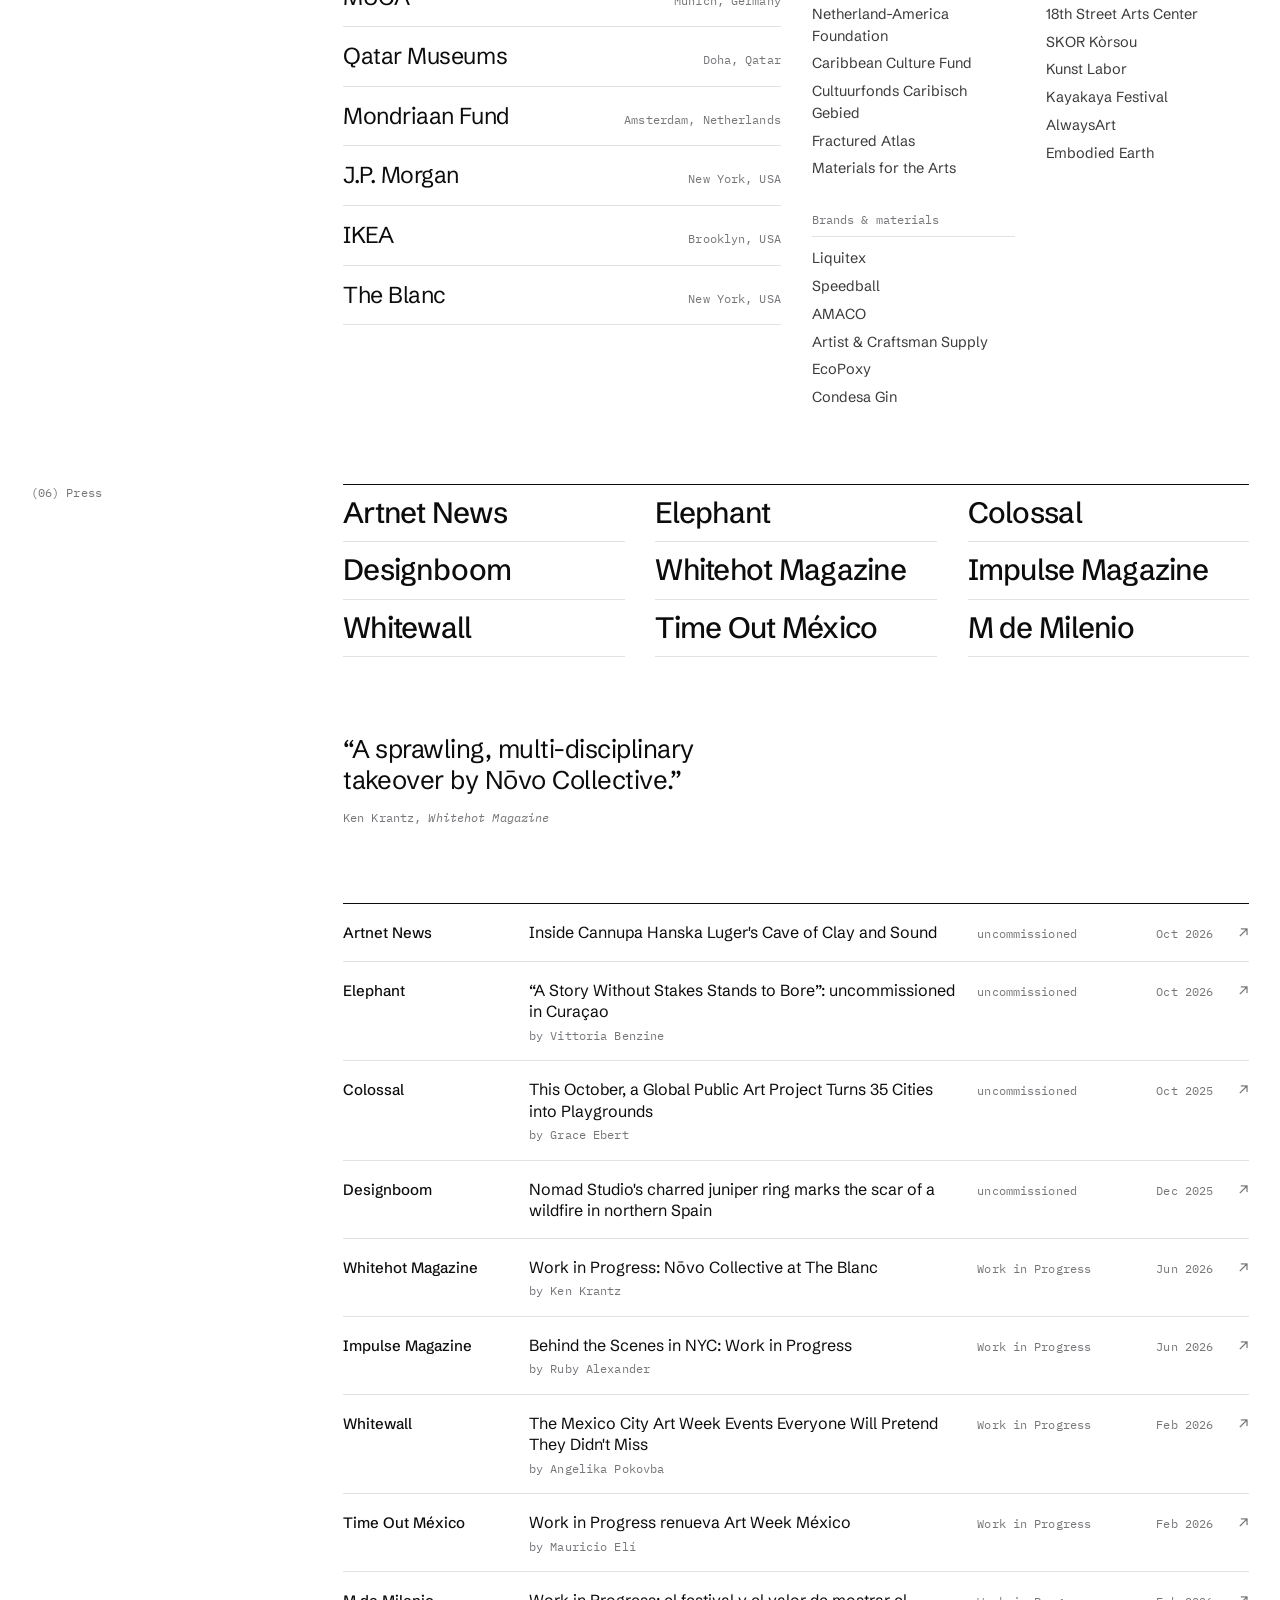
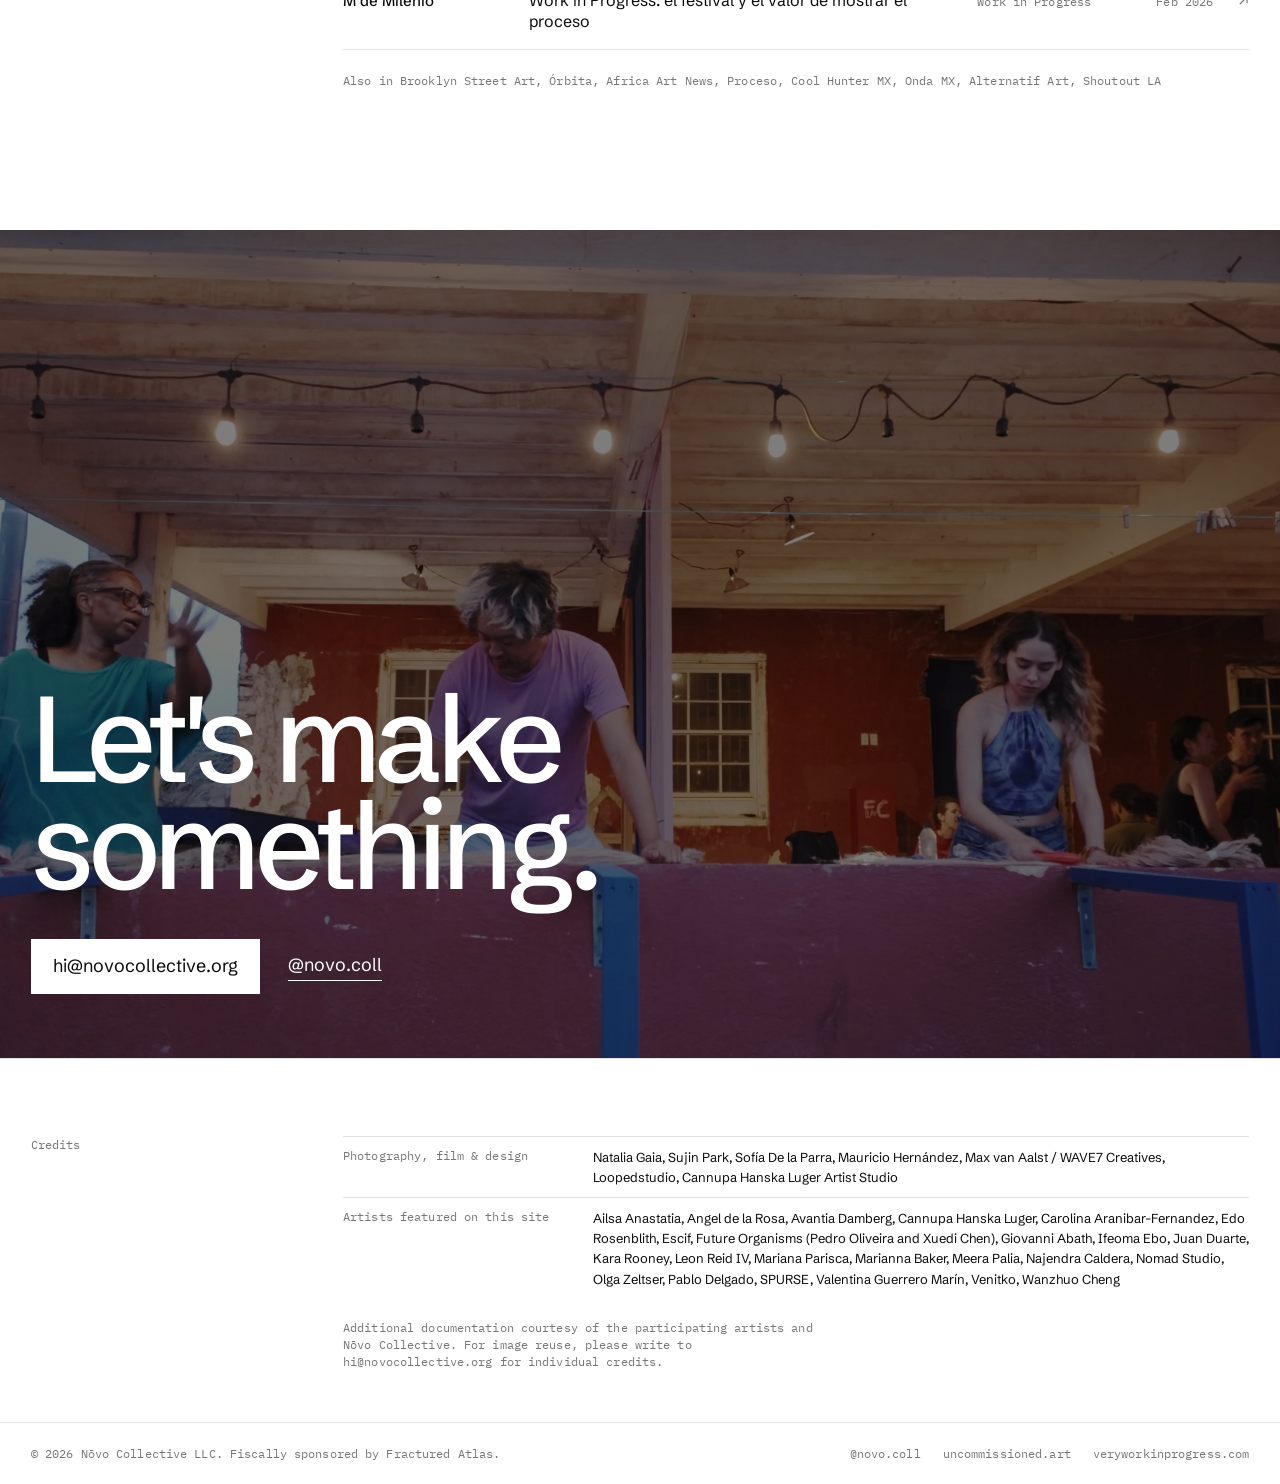
==== commit 41aec76b: "Studio: simpler, curatorial framing (Introductions / Projects / Curatorial partnership) Co-Authored-" ====
--- a/index.html
+++ b/index.html
@@ -229,29 +229,29 @@
   <section class="work" id="studio">
     <div class="grid w-head">
       <p class="no mono mute">(04) Studio</p>
-      <h2>Alongside our own projects, we advise and collaborate with institutions, foundations and brands. <span>The right creative people, without the overhead.</span></h2>
+      <h2>Alongside our own projects, we work with institutions, foundations and brands on international art, talent and cultural collaboration. <span>From the right introduction to a work made together.</span></h2>
     </div>
 
     <div class="grid offers">
       <article class="offer">
-        <div class="row mono mute"><span>A</span><span>Curated shortlist</span></div>
-        <h3>Creative Resource Matching</h3>
-        <p>Stop scrolling through endless portfolios. Submit your brief, and we deliver a targeted shortlist of vetted creators, complete with confirmed rates, verified past performance and availability. You own the contract.</p>
-        <a class="go u mono" href="mailto:hi@novocollective.org?subject=Creative%20Resource%20Matching">Enquire →</a>
+        <div class="row mono mute"><span>01</span></div>
+        <h3>Introductions</h3>
+        <p>Artists, designers and creative talent from our international network, matched to your project.</p>
+        <a class="go u mono" href="mailto:hi@novocollective.org?subject=Introductions">Enquire →</a>
       </article>
       <article class="offer">
-        <div class="row mono mute"><span>B</span><span>One brief. One invoice.</span></div>
-        <h3>Managed Creative Services</h3>
-        <p>End-to-end execution without the overhead. We assemble the exact team your project needs, manage the daily workflow and guarantee the final quality. You provide the brief; we handle the rest.</p>
-        <a class="go u mono" href="mailto:hi@novocollective.org?subject=Managed%20Creative%20Services">Enquire →</a>
+        <div class="row mono mute"><span>02</span></div>
+        <h3>Projects</h3>
+        <p>We assemble the team and realise a single project, from first idea to opening.</p>
+        <a class="go u mono" href="mailto:hi@novocollective.org?subject=Projects">Enquire →</a>
       </article>
       <article class="offer">
-        <div class="row mono mute"><span>C</span><span>Scalable external team</span></div>
-        <h3>Creative Advisory &amp; Production</h3>
-        <p>For complex campaigns and long-term brand needs. Think of us as your scalable external creative department: from high-level brand strategy to on-site production worldwide, we secure the resources to scale your vision.</p>
-        <a class="go u mono" href="mailto:hi@novocollective.org?subject=Creative%20Advisory%20%26%20Production">Enquire →</a>
+        <div class="row mono mute"><span>03</span></div>
+        <h3>Curatorial partnership</h3>
+        <p>Deeper, longer involvement: artistic direction, cultural programmes and new work developed together.</p>
+        <a class="go u mono" href="mailto:hi@novocollective.org?subject=Curatorial%20partnership">Enquire →</a>
       </article>
-      <p class="caps mono"><span class="mute">Capabilities</span><span>Public art &amp; installation / Brand pop-ups &amp; activations / Live events &amp; festivals / Spatial &amp; exhibition design / Campaign production / Brand identity / AI visuals / Film &amp; documentation</span></p>
+      <p class="caps mono"><span class="mute">Areas</span><span>Public art / Live art &amp; performance / Exhibitions / Site-specific commissions / Artist collaborations / Cultural programmes / Special projects / Film</span></p>
     </div>
 
     <div class="grid">
